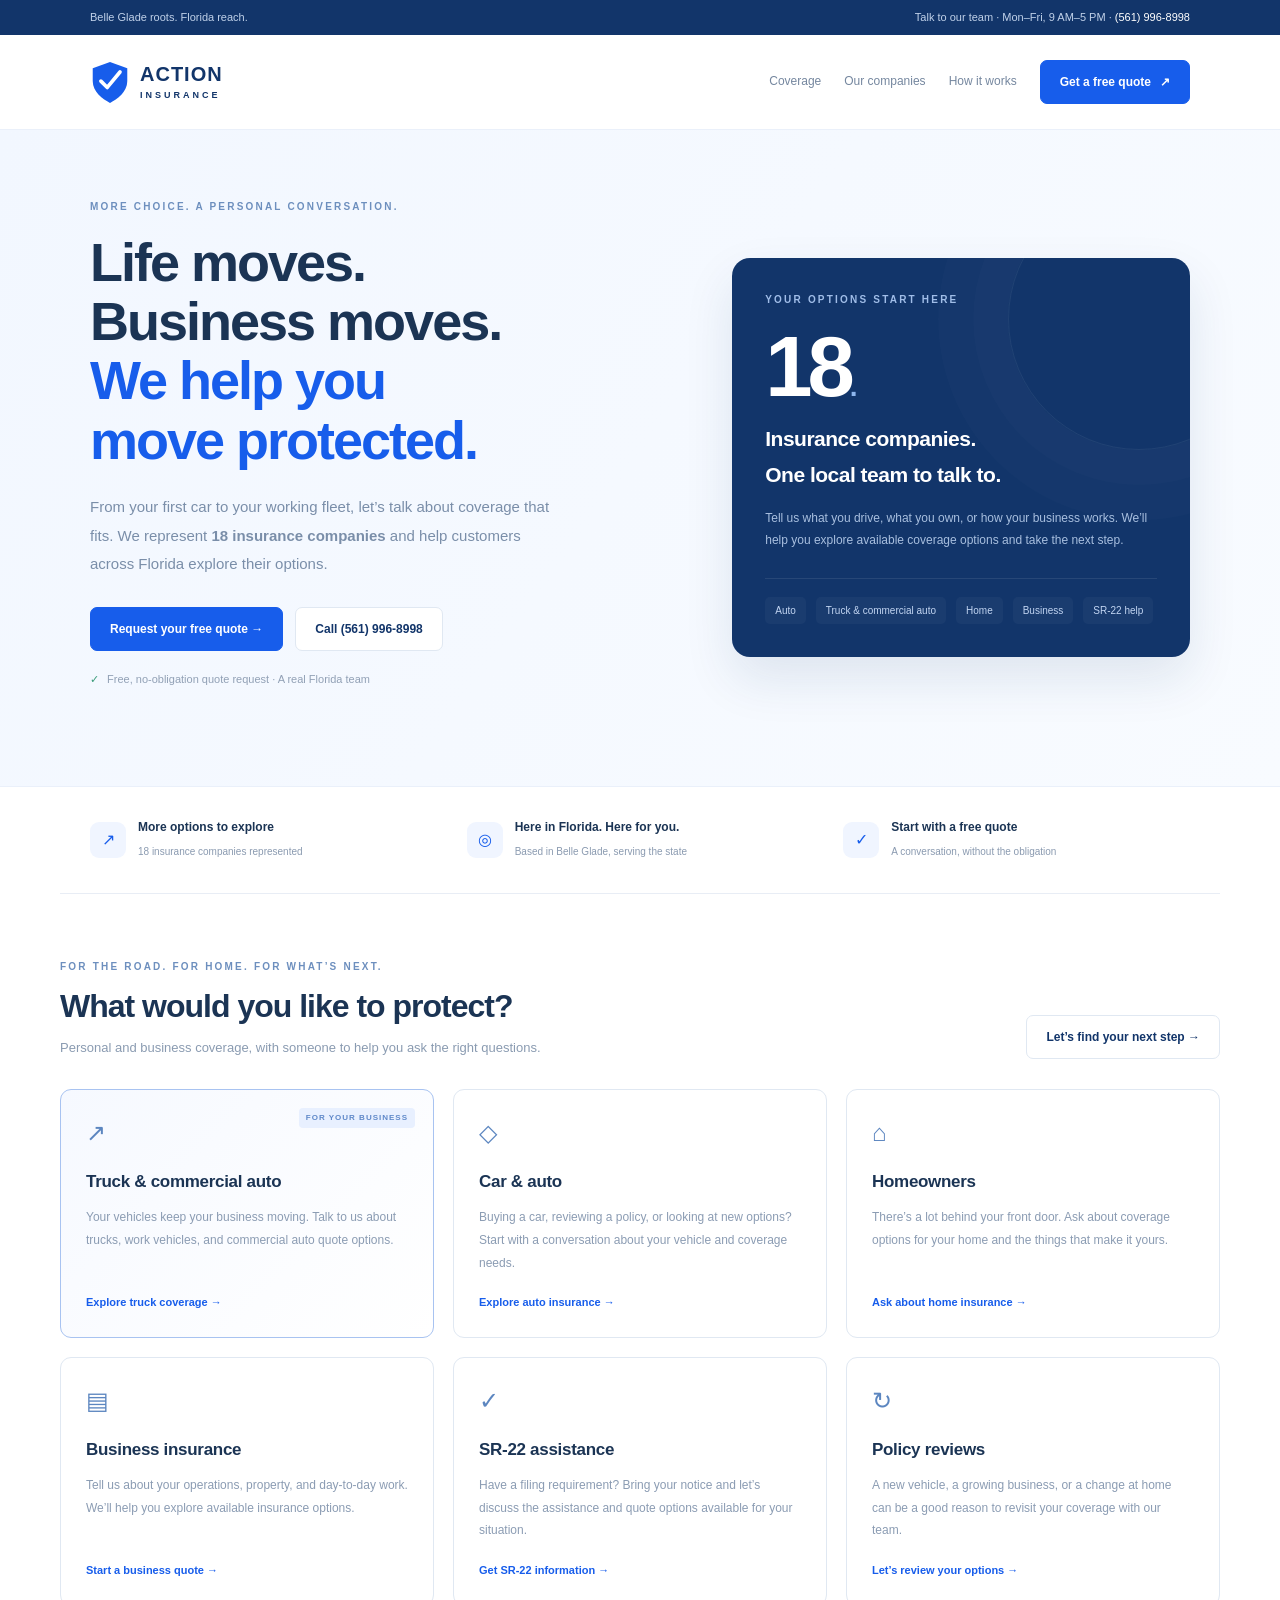
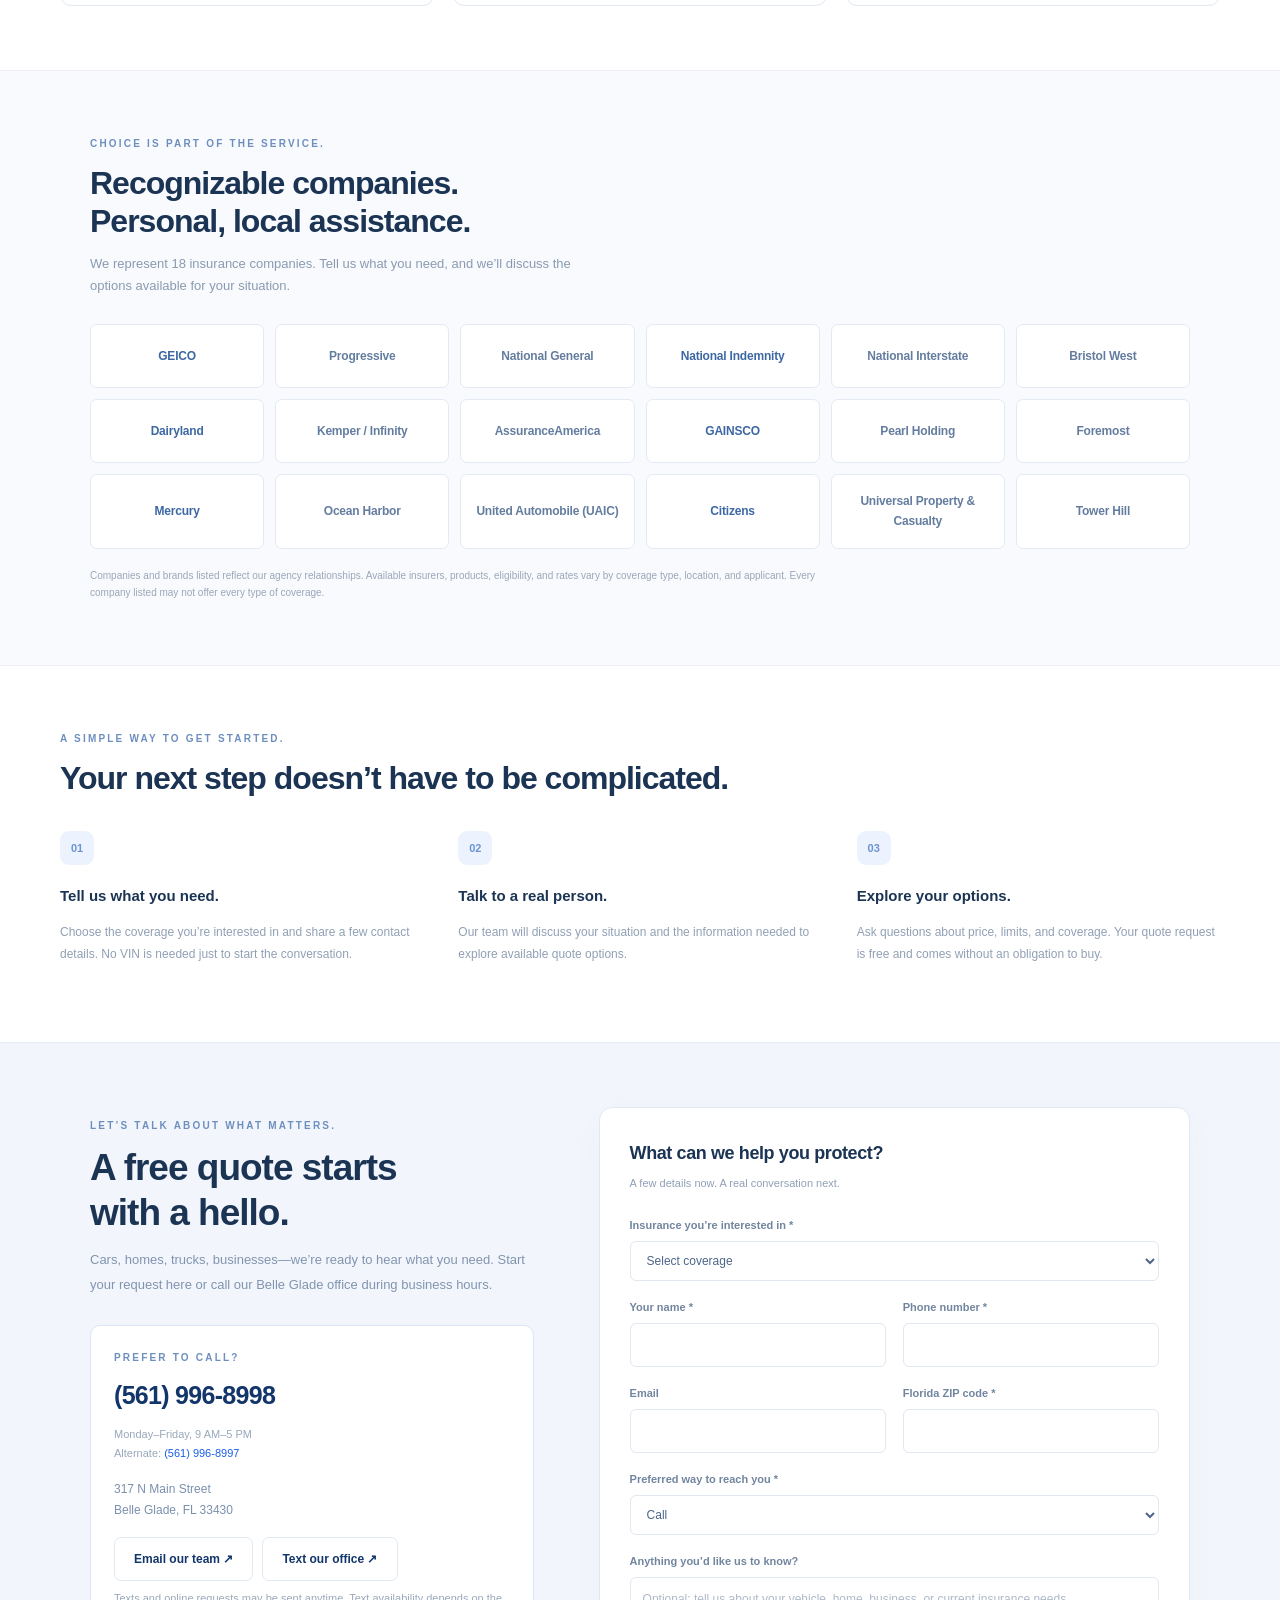
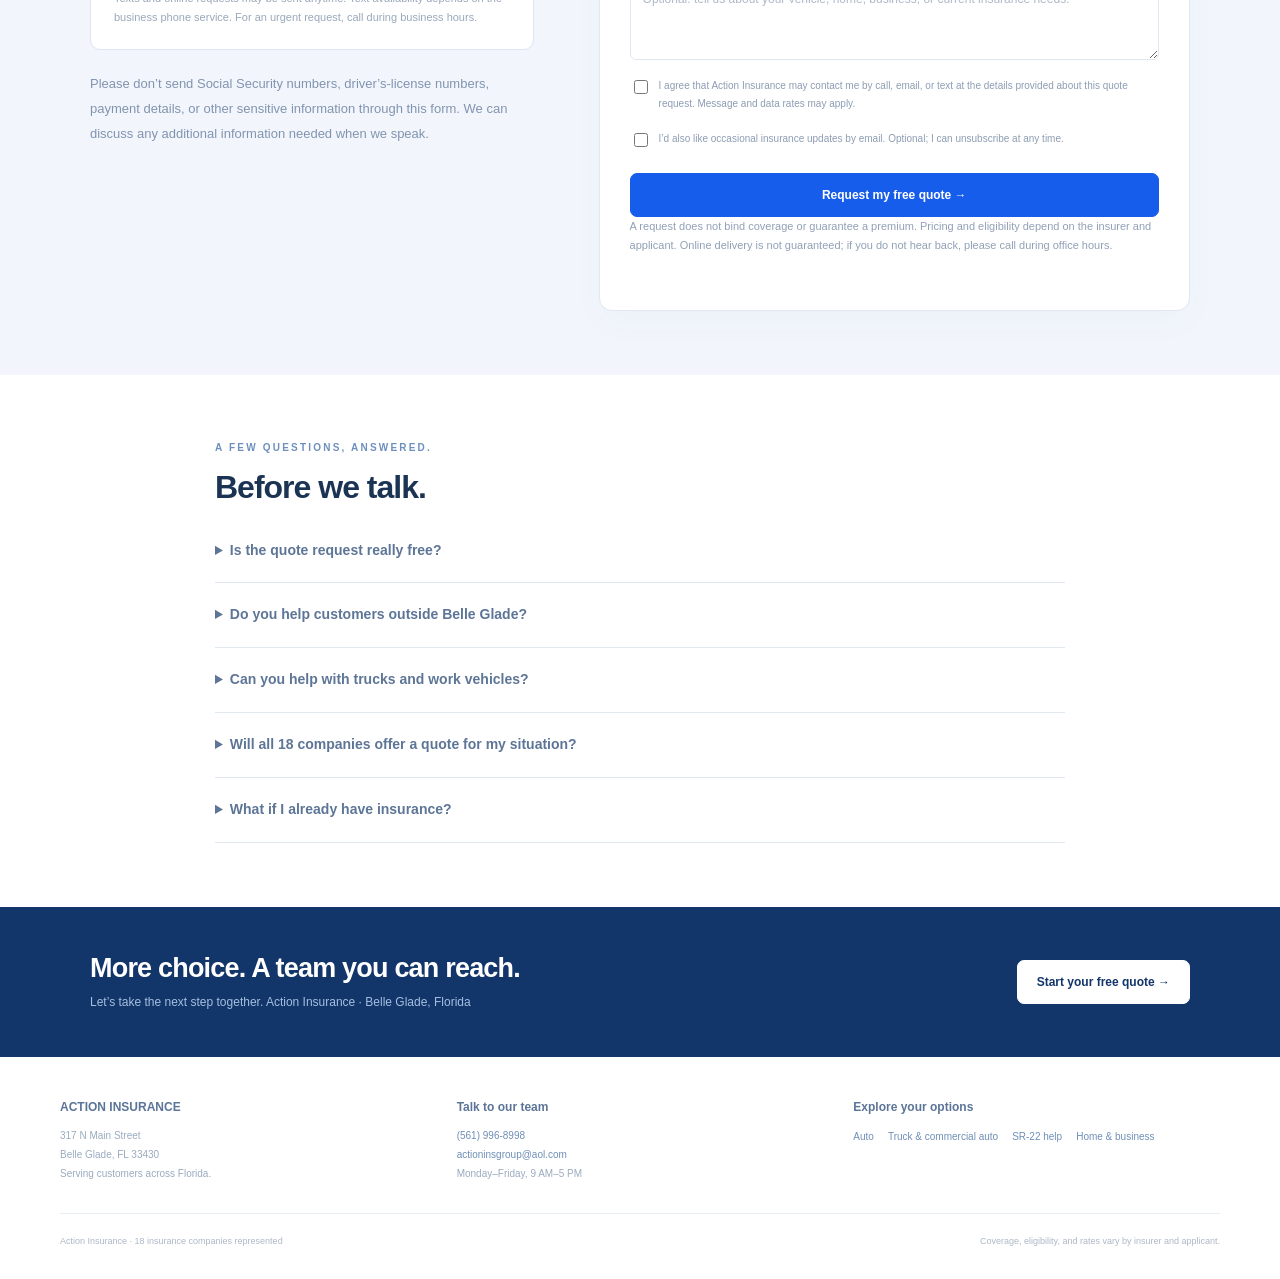
==== index.html @ de8f06ce "Improve free quote experience and promote 18 represented insurance companies" ====
<!doctype html>
<html lang="en">
<head>
<meta charset="utf-8"><meta name="viewport" content="width=device-width,initial-scale=1">
<title>Florida Auto, Home & Truck Insurance Quotes | Action Insurance</title>
<meta name="description" content="18 insurance companies represented. One local Florida team. Request a free auto, home, business or truck insurance quote from Action Insurance in Belle Glade. Call (561) 996-8998.">
<link rel="canonical" href="https://545ny9kfnb-ship-it.github.io/Action-insurance/">
<meta name="robots" content="index,follow"><meta name="geo.region" content="US-FL"><meta name="geo.placename" content="Belle Glade">
<meta property="og:type" content="website"><meta property="og:title" content="18 companies. One local team. | Action Insurance">
<meta property="og:description" content="More insurance choices, with a real person to help. Request a free quote for your vehicles, home or business. Serving Florida from Belle Glade.">
<meta property="og:url" content="https://545ny9kfnb-ship-it.github.io/Action-insurance/">
<script type="application/ld+json">{"@context":"https://schema.org","@type":"InsuranceAgency","name":"Action Insurance","url":"https://545ny9kfnb-ship-it.github.io/Action-insurance/","telephone":"+1-561-996-8998","email":"actioninsgroup@aol.com","address":{"@type":"PostalAddress","streetAddress":"317 N Main Street","addressLocality":"Belle Glade","addressRegion":"FL","postalCode":"33430","addressCountry":"US"},"areaServed":{"@type":"State","name":"Florida"},"openingHoursSpecification":[{"@type":"OpeningHoursSpecification","dayOfWeek":["Monday","Tuesday","Wednesday","Thursday","Friday"],"opens":"09:00","closes":"17:00"}]}</script>
<style>
:root{--navy:#12356a;--blue:#175deb;--text:#1b3454;--muted:#75869c;--line:#e0e8f2;--pale:#f3f7fd}*{box-sizing:border-box}html{scroll-behavior:smooth;scroll-padding-top:30px}body{margin:0;color:var(--text);background:#fff;font:15px/1.7 'Segoe UI',Arial,sans-serif}a{color:var(--blue);text-decoration:none}button,input,textarea,select{font:inherit}a:focus-visible,button:focus-visible,input:focus-visible,select:focus-visible,textarea:focus-visible{outline:3px solid #eab867;outline-offset:4px}.skip{position:absolute;left:-9999px}.skip:focus{left:20px;top:20px;background:#fff;z-index:5;padding:12px}.wrap{max-width:1160px;padding:0 30px;margin:0 auto}.topline{background:var(--navy);color:#c0d1e9;font-size:11px;padding:8px 0}.topline .wrap{display:flex;justify-content:space-between}.topline a{color:white}.nav{display:flex;justify-content:space-between;align-items:center;gap:22px;padding-top:25px;padding-bottom:25px}.brand{display:flex;align-items:center;gap:10px;color:var(--navy);font-weight:800;font-size:20px;letter-spacing:1px;line-height:1.1}.brand small{display:block;font-size:9px;font-weight:600;letter-spacing:3px;margin-top:6px}.brand svg{width:40px;height:44px}.navlinks{display:flex;align-items:center;gap:23px;font-size:12px}.navlinks>a{color:#75879f}.button{border:1px solid var(--line);border-radius:7px;padding:12px 19px;display:inline-flex;align-items:center;justify-content:center;gap:9px;font-size:12px;font-weight:650;background:#fff;color:var(--navy);cursor:pointer;line-height:1.5;transition:.15s}.button:hover{transform:translateY(-1px);box-shadow:0 4px 15px #1c4c8b10}.button.primary{background:var(--blue);border-color:var(--blue);color:white}.button.white{background:white;color:var(--navy);border-color:white}.eyebrow{font-size:10px;font-weight:700;letter-spacing:2.2px;text-transform:uppercase;color:#6d8fbe;margin-bottom:18px}.hero{background:linear-gradient(125deg,#f2f7ff,#f8fbff);border-top:1px solid #eaf0fa;border-bottom:1px solid #eaf0fa;overflow:hidden}.hero .wrap{display:grid;grid-template-columns:1.25fr 1fr;gap:70px;align-items:center;padding-top:68px;padding-bottom:68px}.hero h1{font-size:54px;line-height:1.1;letter-spacing:-2px;font-weight:650;margin:0 0 23px}.hero h1 span{color:var(--blue)}.hero-copy>p{color:#7a8ea9;max-width:465px;font-size:15px;line-height:1.9;margin:0 0 28px}.actions{display:flex;gap:12px;flex-wrap:wrap}.hero-note{margin-top:18px!important;font-size:11px!important;color:#91a0b5!important}.hero-note span{color:#3a9b79;margin-right:5px}.choice-card{background:var(--navy);color:#fff;border-radius:18px;padding:33px;position:relative;overflow:hidden;box-shadow:0 22px 50px #12356a1b}.choice-card:before{content:'';position:absolute;width:260px;height:260px;border:1px solid #ffffff10;border-radius:50%;right:-80px;top:-70px;box-shadow:0 0 0 35px #ffffff03,0 0 0 70px #ffffff03}.choice-card .eyebrow{color:#a0bde8;margin-bottom:16px}.choice-number{font-size:85px;line-height:1;font-weight:600;letter-spacing:-5px;position:relative}.choice-card h2{font-size:21px;margin:12px 0 14px;font-weight:550;letter-spacing:-.5px}.choice-card p{font-size:12px;color:#a8bfdf;line-height:1.9;margin:0 0 26px}.choice-list{border-top:1px solid #ffffff17;padding-top:18px;display:flex;gap:10px;flex-wrap:wrap;color:#c2d5f2;font-size:10px}.choice-list span{background:#ffffff09;padding:5px 10px;border-radius:5px}.trustbar{display:grid;grid-template-columns:repeat(3,1fr);gap:30px;padding-top:30px;padding-bottom:30px;border-bottom:1px solid #e8edf5}.trustitem{display:flex;gap:12px;align-items:center}.trusticon{height:36px;width:36px;background:#f0f5ff;border-radius:9px;display:grid;place-items:center;color:var(--blue);font-size:16px;flex-shrink:0}.trustitem strong{display:block;font-size:12px;font-weight:650}.trustitem small{font-size:10px;color:#8a9ab0}.section{padding:64px 0}.section-head{display:flex;justify-content:space-between;align-items:flex-end;gap:30px;margin-bottom:30px}.section h2{font-size:32px;line-height:1.2;letter-spacing:-1px;margin:0 0 12px;font-weight:600}.section .eyebrow{margin-bottom:12px}.section-sub{color:#8a9bb1;font-size:13px;margin:0;max-width:510px}.coverage-grid{display:grid;grid-template-columns:repeat(3,1fr);gap:19px}.coverage-card{border:1px solid var(--line);border-radius:11px;padding:25px;display:flex;flex-direction:column;position:relative}.coverage-card.featured{border-color:#a8c3f1;background:linear-gradient(135deg,#f6f9ff,#fff)}.coverage-icon{font-size:24px;line-height:1.5;margin-bottom:17px;color:#5c86c0}.coverage-card h3{font-size:17px;letter-spacing:-.3px;margin:0 0 9px;font-weight:600}.coverage-card p{font-size:12px;color:#8b9cb3;line-height:1.9;margin:0 0 19px}.coverage-card a{font-size:11px;font-weight:600;margin-top:auto}.tag{position:absolute;top:18px;right:18px;background:#e8f0ff;color:#5f88c9;border-radius:4px;padding:3px 7px;font-size:8px;letter-spacing:1px;font-weight:600}.carrier-section{background:#f8fafd;border-top:1px solid #edf1f7;border-bottom:1px solid #edf1f7}.carrier-grid{display:grid;grid-template-columns:repeat(6,1fr);gap:11px;margin-top:27px}.carrier{background:#fff;border:1px solid #e4eaf3;border-radius:7px;padding:16px 9px;text-align:center;display:grid;place-items:center;min-height:64px;font-size:12px;font-weight:650;color:#647d9f;letter-spacing:-.2px}.carrier:nth-child(3n+1){color:#3d68a4}.carrier-note{font-size:10px;color:#9aa7b9;margin:18px 0 0;max-width:760px}.process{display:grid;grid-template-columns:repeat(3,1fr);gap:35px;margin-top:34px}.step-num{height:34px;width:34px;background:#ecf3ff;color:#6c94d0;display:grid;place-items:center;border-radius:9px;font-size:11px;font-weight:650;margin-bottom:18px}.process h3{font-size:15px;margin:0 0 9px}.process p{font-size:12px;line-height:1.9;color:#91a0b5}.quote-section{background:#f2f6fc;border-top:1px solid #e6edf7}.quote-layout{display:grid;grid-template-columns:.9fr 1.2fr;gap:65px;align-items:start}.quote-intro{padding-top:10px}.quote-intro h2{font-size:37px}.quote-intro>p{color:#8194af;font-size:13px;line-height:1.9}.contact-box{border:1px solid #dae5f5;background:#fff;border-radius:10px;padding:23px;margin-top:28px}.contact-box .phone{font-size:25px;font-weight:650;letter-spacing:-.7px;color:var(--navy)}.contact-box p{font-size:11px;color:#99a8bb;margin:8px 0 0}.contact-box .address{font-size:12px;color:#7b90ae;margin:17px 0}.contact-box .actions{gap:9px}.quote-form{background:#fff;border:1px solid #e0e8f3;border-radius:13px;padding:30px;box-shadow:0 12px 35px #17376307}.quote-form h3{font-size:18px;font-weight:600;letter-spacing:-.4px;margin:0 0 5px}.quote-form>p{font-size:11px;color:#91a0b6;margin:0 0 24px}.form-grid{display:grid;grid-template-columns:1fr 1fr;gap:17px}.field{display:flex;flex-direction:column;gap:6px}.field.full{grid-column:1/-1}.field label{font-size:11px;font-weight:550;color:#71859f}input,select,textarea{width:100%;border:1px solid #e0e7f1;border-radius:6px;padding:11px 12px;color:#4d6689;background:white;font-size:12px;min-width:0}input::placeholder,textarea::placeholder{color:#adb9c9}textarea{resize:vertical;min-height:83px}.check{display:flex;align-items:flex-start;gap:8px;font-size:10px;color:#8d9db3;line-height:1.8;margin:17px 0}.check input{width:14px;height:14px;flex-shrink:0;accent-color:#175deb;margin-top:3px}.submit{width:100%;margin-top:6px}.form-note{font-size:9px;color:#a1aec0;line-height:1.8;margin:13px 0 0}.commercial-fields{display:none;grid-column:1/-1}.commercial-fields.visible{display:grid;grid-template-columns:1fr 1fr;gap:17px}.faq{max-width:850px;margin:auto}.faq details{border-bottom:1px solid var(--line);padding:20px 0}.faq summary{cursor:pointer;font-size:14px;font-weight:550;color:#5d7596}.faq details p{font-size:12px;color:#92a2b8;line-height:1.9;margin:15px 0 0}.final-cta{background:var(--navy);padding:45px 0;color:#fff}.final-cta .wrap{display:flex;align-items:center;justify-content:space-between;gap:30px}.final-cta h2{font-size:27px;line-height:1.2;letter-spacing:-.8px;font-weight:550;margin:0 0 8px}.final-cta p{font-size:12px;color:#a5bfdf;margin:0}.footer{padding:40px 0 30px;color:#9aabc0;font-size:10px}.footer-top{display:grid;grid-template-columns:1fr 1fr 1fr;gap:30px;margin-bottom:30px}.footer strong{color:#5b7498;font-weight:650;font-size:12px}.footer p{margin:8px 0 0;line-height:1.9}.footer a{color:#6f8eb6}.footer-bottom{border-top:1px solid #e8edf5;padding-top:20px;font-size:9px;color:#acb7c7;display:flex;gap:30px;justify-content:space-between}.mobile-call{display:none}.status{font-size:12px;color:var(--blue);margin-top:12px}.privacy-note{font-size:10px;line-height:1.8;color:#97a6ba;margin-top:22px}.inline-links{display:flex;gap:14px;flex-wrap:wrap;margin-top:10px}
@media(max-width:1000px){.hero .wrap{gap:35px}.hero h1{font-size:45px}.carrier-grid{grid-template-columns:repeat(4,1fr)}.quote-layout{gap:35px}.navlinks{gap:15px}.navlinks>a:not(.button){display:none}}@media(max-width:720px){.wrap{padding-left:22px;padding-right:22px}.topline .wrap>span:first-child{display:none}.topline .wrap{justify-content:center}.nav{padding-top:20px;padding-bottom:20px}.brand{font-size:17px}.brand svg{width:33px}.navlinks .button{font-size:10px;padding:10px 12px}.hero .wrap{grid-template-columns:1fr;padding-top:43px;padding-bottom:42px;gap:28px}.hero h1{font-size:43px}.hero-copy>p{font-size:14px}.choice-card{padding:24px}.choice-number{font-size:62px}.choice-card h2{font-size:19px}.choice-card p{margin-bottom:18px}.choice-list{padding-top:13px}.trustbar{gap:20px;grid-template-columns:1fr;padding-top:24px;padding-bottom:24px}.trustitem{gap:12px}.trustitem small{font-size:11px}.section{padding:43px 0}.section-head{display:block;margin-bottom:24px}.section h2{font-size:28px}.section-head>.button{margin-top:18px}.coverage-grid{grid-template-columns:1fr 1fr;gap:13px}.coverage-card{padding:20px}.coverage-card p{font-size:11px}.coverage-card h3{font-size:16px}.tag{font-size:7px;top:13px;right:13px}.carrier-grid{grid-template-columns:repeat(3,1fr);gap:8px}.carrier{font-size:10px;padding:12px 7px;min-height:61px}.process{grid-template-columns:1fr;gap:20px}.process h3{margin-top:-45px;margin-left:53px}.process p{margin-left:53px;margin-top:13px}.quote-layout{grid-template-columns:1fr;gap:28px}.quote-intro h2{font-size:32px}.quote-form{padding:24px}.form-grid{gap:14px}.contact-box{margin-top:22px}.final-cta .wrap{display:block}.final-cta .button{margin-top:20px}.final-cta h2{font-size:25px}.footer-top{grid-template-columns:1fr;gap:21px}.footer-bottom{display:block}.footer-bottom span{display:block;margin-bottom:7px}.footer{padding-bottom:86px}.mobile-call{position:fixed;bottom:0;left:0;right:0;display:flex;gap:10px;background:#fff;padding:10px 18px;border-top:1px solid #dce6f4;z-index:3}.mobile-call .button{flex:1;font-size:11px;padding:11px}.hero .actions .button{font-size:11px;padding:12px 15px}}@media(max-width:400px){.coverage-grid{grid-template-columns:1fr}.hero h1{font-size:38px}.form-grid{grid-template-columns:1fr}.field.full{grid-column:auto}.commercial-fields.visible{grid-template-columns:1fr}.brand small{letter-spacing:2px}.hero .actions{flex-direction:column}}@media(prefers-reduced-motion:reduce){html{scroll-behavior:auto}.button{transition:none}.button:hover{transform:none}}
</style>
</head>
<body>
<a class="skip" href="#main-content">Skip to content</a>
<div class="topline"><div class="wrap"><span>Belle Glade roots. Florida reach.</span><span>Talk to our team · Mon–Fri, 9 AM–5 PM · <a href="tel:+15619968998">(561) 996-8998</a></span></div></div>
<header class="wrap nav"><a href="./" class="brand" aria-label="Action Insurance home"><svg viewBox="0 0 44 48" aria-hidden="true"><path d="M22 2 41 9v14c0 12-11 20-19 24C14 43 3 35 3 23V9Z" fill="#175deb"/><path d="m12 23 7 7 14-17" fill="none" stroke="#fff" stroke-width="4" stroke-linecap="round" stroke-linejoin="round"/></svg><span>ACTION<small>INSURANCE</small></span></a><nav class="navlinks" aria-label="Main navigation"><a href="#coverage">Coverage</a><a href="#companies">Our companies</a><a href="#how-it-works">How it works</a><a href="#quote" class="button primary">Get a free quote <span>↗</span></a></nav></header>
<main id="main-content">
<section class="hero"><div class="wrap"><div class="hero-copy"><div class="eyebrow">MORE CHOICE. A PERSONAL CONVERSATION.</div><h1>Life moves.<br>Business moves.<br><span>We help you<br>move protected.</span></h1><p>From your first car to your working fleet, let’s talk about coverage that fits. We represent <strong>18 insurance companies</strong> and help customers across Florida explore their options.</p><div class="actions"><a class="button primary" href="#quote">Request your free quote →</a><a class="button" href="tel:+15619968998">Call (561) 996-8998</a></div><p class="hero-note"><span>✓</span> Free, no-obligation quote request · A real Florida team</p></div><aside class="choice-card"><div class="eyebrow">YOUR OPTIONS START HERE</div><div class="choice-number">18<span style="font-size:28px;letter-spacing:0;color:#8eb6ed">.</span></div><h2>Insurance companies.<br>One local team to talk to.</h2><p>Tell us what you drive, what you own, or how your business works. We’ll help you explore available coverage options and take the next step.</p><div class="choice-list"><span>Auto</span><span>Truck &amp; commercial auto</span><span>Home</span><span>Business</span><span>SR-22 help</span></div></aside></div></section>
<div class="wrap trustbar"><div class="trustitem"><span class="trusticon">↗</span><div><strong>More options to explore</strong><small>18 insurance companies represented</small></div></div><div class="trustitem"><span class="trusticon">◎</span><div><strong>Here in Florida. Here for you.</strong><small>Based in Belle Glade, serving the state</small></div></div><div class="trustitem"><span class="trusticon">✓</span><div><strong>Start with a free quote</strong><small>A conversation, without the obligation</small></div></div></div>
<section class="section wrap" id="coverage"><div class="section-head"><div><div class="eyebrow">FOR THE ROAD. FOR HOME. FOR WHAT’S NEXT.</div><h2>What would you like to protect?</h2><p class="section-sub">Personal and business coverage, with someone to help you ask the right questions.</p></div><a class="button" href="#quote">Let’s find your next step →</a></div><div class="coverage-grid">
<article class="coverage-card featured"><span class="tag">FOR YOUR BUSINESS</span><div class="coverage-icon">↗</div><h3>Truck &amp; commercial auto</h3><p>Your vehicles keep your business moving. Talk to us about trucks, work vehicles, and commercial auto quote options.</p><a href="commercial-auto-insurance.html">Explore truck coverage →</a></article>
<article class="coverage-card"><div class="coverage-icon">◇</div><h3>Car &amp; auto</h3><p>Buying a car, reviewing a policy, or looking at new options? Start with a conversation about your vehicle and coverage needs.</p><a href="auto-insurance.html">Explore auto insurance →</a></article>
<article class="coverage-card"><div class="coverage-icon">⌂</div><h3>Homeowners</h3><p>There’s a lot behind your front door. Ask about coverage options for your home and the things that make it yours.</p><a href="#quote" data-coverage="Home Insurance">Ask about home insurance →</a></article>
<article class="coverage-card"><div class="coverage-icon">▤</div><h3>Business insurance</h3><p>Tell us about your operations, property, and day-to-day work. We’ll help you explore available insurance options.</p><a href="#quote" data-coverage="Business Insurance">Start a business quote →</a></article>
<article class="coverage-card"><div class="coverage-icon">✓</div><h3>SR-22 assistance</h3><p>Have a filing requirement? Bring your notice and let’s discuss the assistance and quote options available for your situation.</p><a href="sr-22.html">Get SR-22 information →</a></article>
<article class="coverage-card"><div class="coverage-icon">↻</div><h3>Policy reviews</h3><p>A new vehicle, a growing business, or a change at home can be a good reason to revisit your coverage with our team.</p><a href="#quote" data-coverage="Policy Review">Let’s review your options →</a></article></div></section>
<section class="section carrier-section" id="companies"><div class="wrap"><div class="eyebrow">CHOICE IS PART OF THE SERVICE.</div><h2>Recognizable companies.<br>Personal, local assistance.</h2><p class="section-sub">We represent 18 insurance companies. Tell us what you need, and we’ll discuss the options available for your situation.</p><div class="carrier-grid">
<div class="carrier">GEICO</div><div class="carrier">Progressive</div><div class="carrier">National General</div><div class="carrier">National Indemnity</div><div class="carrier">National Interstate</div><div class="carrier">Bristol West</div><div class="carrier">Dairyland</div><div class="carrier">Kemper / Infinity</div><div class="carrier">AssuranceAmerica</div><div class="carrier">GAINSCO</div><div class="carrier">Pearl Holding</div><div class="carrier">Foremost</div><div class="carrier">Mercury</div><div class="carrier">Ocean Harbor</div><div class="carrier">United Automobile (UAIC)</div><div class="carrier">Citizens</div><div class="carrier">Universal Property &amp; Casualty</div><div class="carrier">Tower Hill</div>
</div><p class="carrier-note">Companies and brands listed reflect our agency relationships. Available insurers, products, eligibility, and rates vary by coverage type, location, and applicant. Every company listed may not offer every type of coverage.</p></div></section>
<section class="section wrap" id="how-it-works"><div class="eyebrow">A SIMPLE WAY TO GET STARTED.</div><h2>Your next step doesn’t have to be complicated.</h2><div class="process"><div><div class="step-num">01</div><h3>Tell us what you need.</h3><p>Choose the coverage you’re interested in and share a few contact details. No VIN is needed just to start the conversation.</p></div><div><div class="step-num">02</div><h3>Talk to a real person.</h3><p>Our team will discuss your situation and the information needed to explore available quote options.</p></div><div><div class="step-num">03</div><h3>Explore your options.</h3><p>Ask questions about price, limits, and coverage. Your quote request is free and comes without an obligation to buy.</p></div></div></section>
<section class="section quote-section" id="quote"><div class="wrap quote-layout"><div class="quote-intro"><div class="eyebrow">LET’S TALK ABOUT WHAT MATTERS.</div><h2>A free quote starts<br>with a hello.</h2><p>Cars, homes, trucks, businesses—we’re ready to hear what you need. Start your request here or call our Belle Glade office during business hours.</p><div class="contact-box"><div class="eyebrow" style="margin-bottom:8px">PREFER TO CALL?</div><a class="phone" href="tel:+15619968998">(561) 996-8998</a><p>Monday–Friday, 9 AM–5 PM<br>Alternate: <a href="tel:+15619968997">(561) 996-8997</a></p><div class="address">317 N Main Street<br>Belle Glade, FL 33430</div><div class="actions"><a class="button" href="mailto:actioninsgroup@aol.com">Email our team ↗</a><a class="button" href="sms:+15619968998">Text our office ↗</a></div><p>Texts and online requests may be sent anytime. Text availability depends on the business phone service. For an urgent request, call during business hours.</p></div><p class="privacy-note">Please don’t send Social Security numbers, driver’s-license numbers, payment details, or other sensitive information through this form. We can discuss any additional information needed when we speak.</p></div>
<form class="quote-form" id="quoteForm" action="https://formsubmit.co/actioninsgroup@aol.com" method="POST"><h3>What can we help you protect?</h3><p>A few details now. A real conversation next.</p><input type="hidden" name="_subject" value="New Action Insurance Quote Lead"><input type="hidden" name="_template" value="table"><input type="hidden" id="campaign-source" name="Campaign Source" value="Website"><input type="text" name="_honey" style="display:none" tabindex="-1" autocomplete="off" aria-hidden="true"><div class="form-grid">
<div class="field full"><label for="insurance">Insurance you’re interested in *</label><select id="insurance" name="Insurance Needed" required><option value="">Select coverage</option><option>Truck / Commercial Auto Insurance</option><option>Auto Insurance</option><option>Home Insurance</option><option>Business Insurance</option><option>SR-22</option><option>Policy Review</option><option>Other</option></select></div>
<div class="field"><label for="name">Your name *</label><input id="name" name="Full Name" autocomplete="name" required></div><div class="field"><label for="phone">Phone number *</label><input id="phone" name="Phone Number" type="tel" autocomplete="tel" required></div><div class="field"><label for="email">Email</label><input id="email" name="Email" type="email" autocomplete="email"></div><div class="field"><label for="zip">Florida ZIP code *</label><input id="zip" name="ZIP Code" inputmode="numeric" pattern="[0-9]{5}(-[0-9]{4})?" autocomplete="postal-code" required></div>
<div class="commercial-fields" id="business-fields"><div class="field"><label for="company">Business name</label><input id="company" name="Business Name" autocomplete="organization"></div><div class="field"><label for="vehicles">Number of work vehicles</label><select id="vehicles" name="Number of Work Vehicles"><option value="">Select if applicable</option><option>1</option><option>2–5</option><option>6–10</option><option>11+</option></select></div></div>
<div class="field full"><label for="contact">Preferred way to reach you *</label><select id="contact" name="Preferred Contact Method" required><option>Call</option><option>Email</option><option>Text</option></select></div><div class="field full"><label for="message">Anything you’d like us to know?</label><textarea id="message" name="Message" placeholder="Optional: tell us about your vehicle, home, business, or current insurance needs."></textarea></div></div>
<label class="check"><input type="checkbox" name="Contact Consent" value="Yes" required><span>I agree that Action Insurance may contact me by call, email, or text at the details provided about this quote request. Message and data rates may apply.</span></label><label class="check"><input type="checkbox" name="Email Updates Consent" value="Yes"><span>I’d also like occasional insurance updates by email. Optional; I can unsubscribe at any time.</span></label><button class="button primary submit" type="submit">Request my free quote →</button><p class="form-note">A request does not bind coverage or guarantee a premium. Pricing and eligibility depend on the insurer and applicant. Online delivery is not guaranteed; if you do not hear back, please call during office hours.</p><div id="formStatus" class="status" aria-live="polite"></div></form>
</div></section>
<section class="section wrap"><div class="faq"><div class="eyebrow">A FEW QUESTIONS, ANSWERED.</div><h2>Before we talk.</h2><details><summary>Is the quote request really free?</summary><p>Yes. You can request a free, no-obligation quote. The insurer determines available coverage, eligibility, and pricing. Requesting a quote does not mean coverage is in effect.</p></details><details><summary>Do you help customers outside Belle Glade?</summary><p>Yes. Our office is in Belle Glade, and we assist customers throughout Florida. Let us know your ZIP code and the type of insurance you’re looking for.</p></details><details><summary>Can you help with trucks and work vehicles?</summary><p>Yes. Truck and commercial auto insurance are among the services we offer. Tell us about your business, vehicles, and drivers so we can discuss your needs and available options.</p></details><details><summary>Will all 18 companies offer a quote for my situation?</summary><p>Available companies vary by the coverage you need, your location, and your application. Our agency represents 18 companies, but every company may not offer every product or accept every applicant.</p></details><details><summary>What if I already have insurance?</summary><p>You can ask us to review your coverage needs and explore available options. Keep your existing coverage in place until any replacement policy and its effective date are confirmed.</p></details></div></section>
<section class="final-cta"><div class="wrap"><div><h2>More choice. A team you can reach.</h2><p>Let’s take the next step together. Action Insurance · Belle Glade, Florida</p></div><a class="button white" href="#quote">Start your free quote →</a></div></section>
</main>
<footer class="footer wrap"><div class="footer-top"><div><strong>ACTION INSURANCE</strong><p>317 N Main Street<br>Belle Glade, FL 33430<br>Serving customers across Florida.</p></div><div><strong>Talk to our team</strong><p><a href="tel:+15619968998">(561) 996-8998</a><br><a href="mailto:actioninsgroup@aol.com">actioninsgroup@aol.com</a><br>Monday–Friday, 9 AM–5 PM</p></div><div><strong>Explore your options</strong><div class="inline-links"><a href="auto-insurance.html">Auto</a><a href="commercial-auto-insurance.html">Truck &amp; commercial auto</a><a href="sr-22.html">SR-22 help</a><a href="#quote">Home &amp; business</a></div></div></div><div class="footer-bottom"><span>Action Insurance · 18 insurance companies represented</span><span>Coverage, eligibility, and rates vary by insurer and applicant.</span></div></footer>
<div class="mobile-call"><a class="button" href="tel:+15619968998">Call our team</a><a class="button primary" href="#quote">Get a free quote →</a></div>
<script>
const coverage=document.getElementById('insurance'),business=document.getElementById('business-fields');
function setBusiness(){const visible=/Truck|Business/.test(coverage.value);business.classList.toggle('visible',visible);business.querySelectorAll('input,select').forEach(el=>el.disabled=!visible);}
coverage.addEventListener('change',setBusiness);setBusiness();
document.querySelectorAll('[data-coverage]').forEach(link=>link.addEventListener('click',()=>{coverage.value=link.dataset.coverage;setBusiness();}));
const params=new URLSearchParams(location.search);const requested=params.get('coverage');if([...coverage.options].some(o=>o.value===requested)){coverage.value=requested;setBusiness();}
document.getElementById('campaign-source').value=[params.get('utm_source'),params.get('utm_campaign')].filter(Boolean).join(' / ').slice(0,200)||'Website';
document.getElementById('quoteForm').addEventListener('submit',event=>{if(document.getElementById('contact').value==='Email'&&!document.getElementById('email').value){event.preventDefault();document.getElementById('email').focus();document.getElementById('formStatus').textContent='Please enter an email address so we can reply by email.';return;}document.getElementById('formStatus').textContent='Opening the quote submission service…';});
</script>
</body></html>
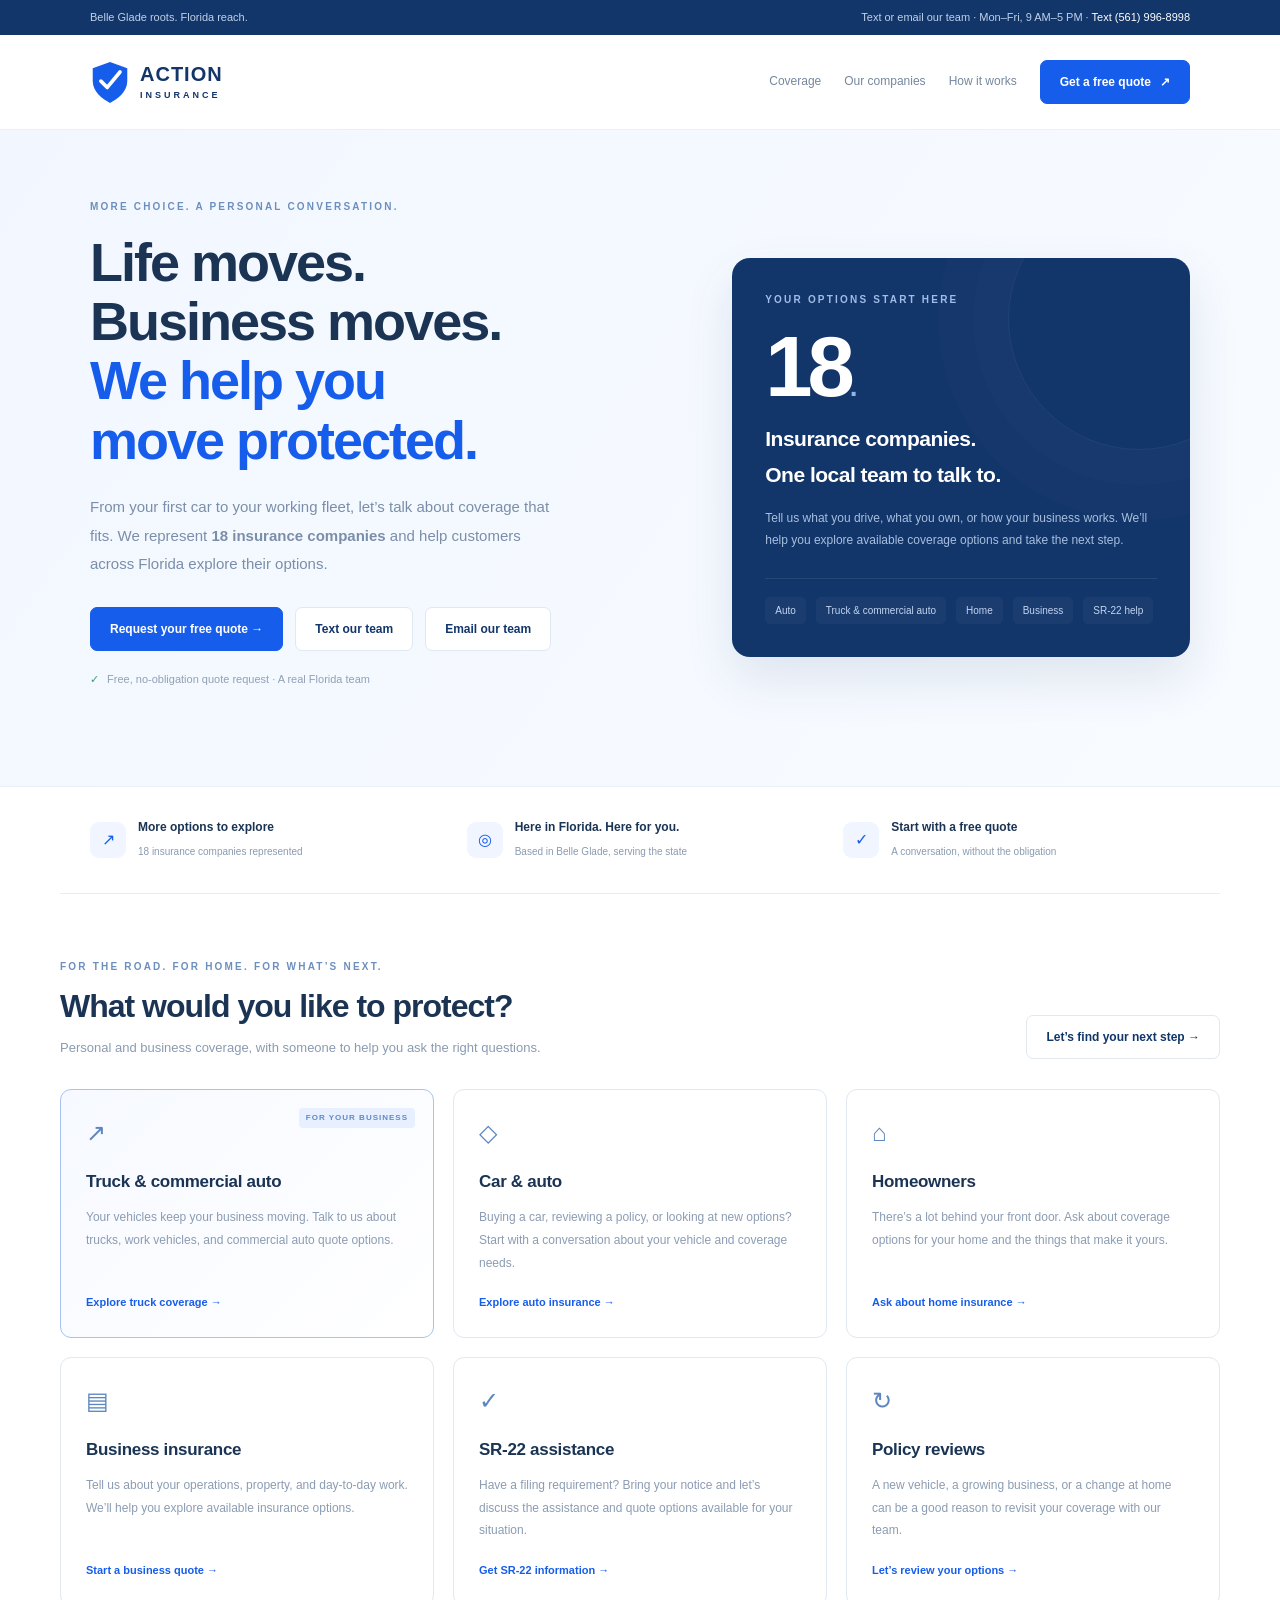
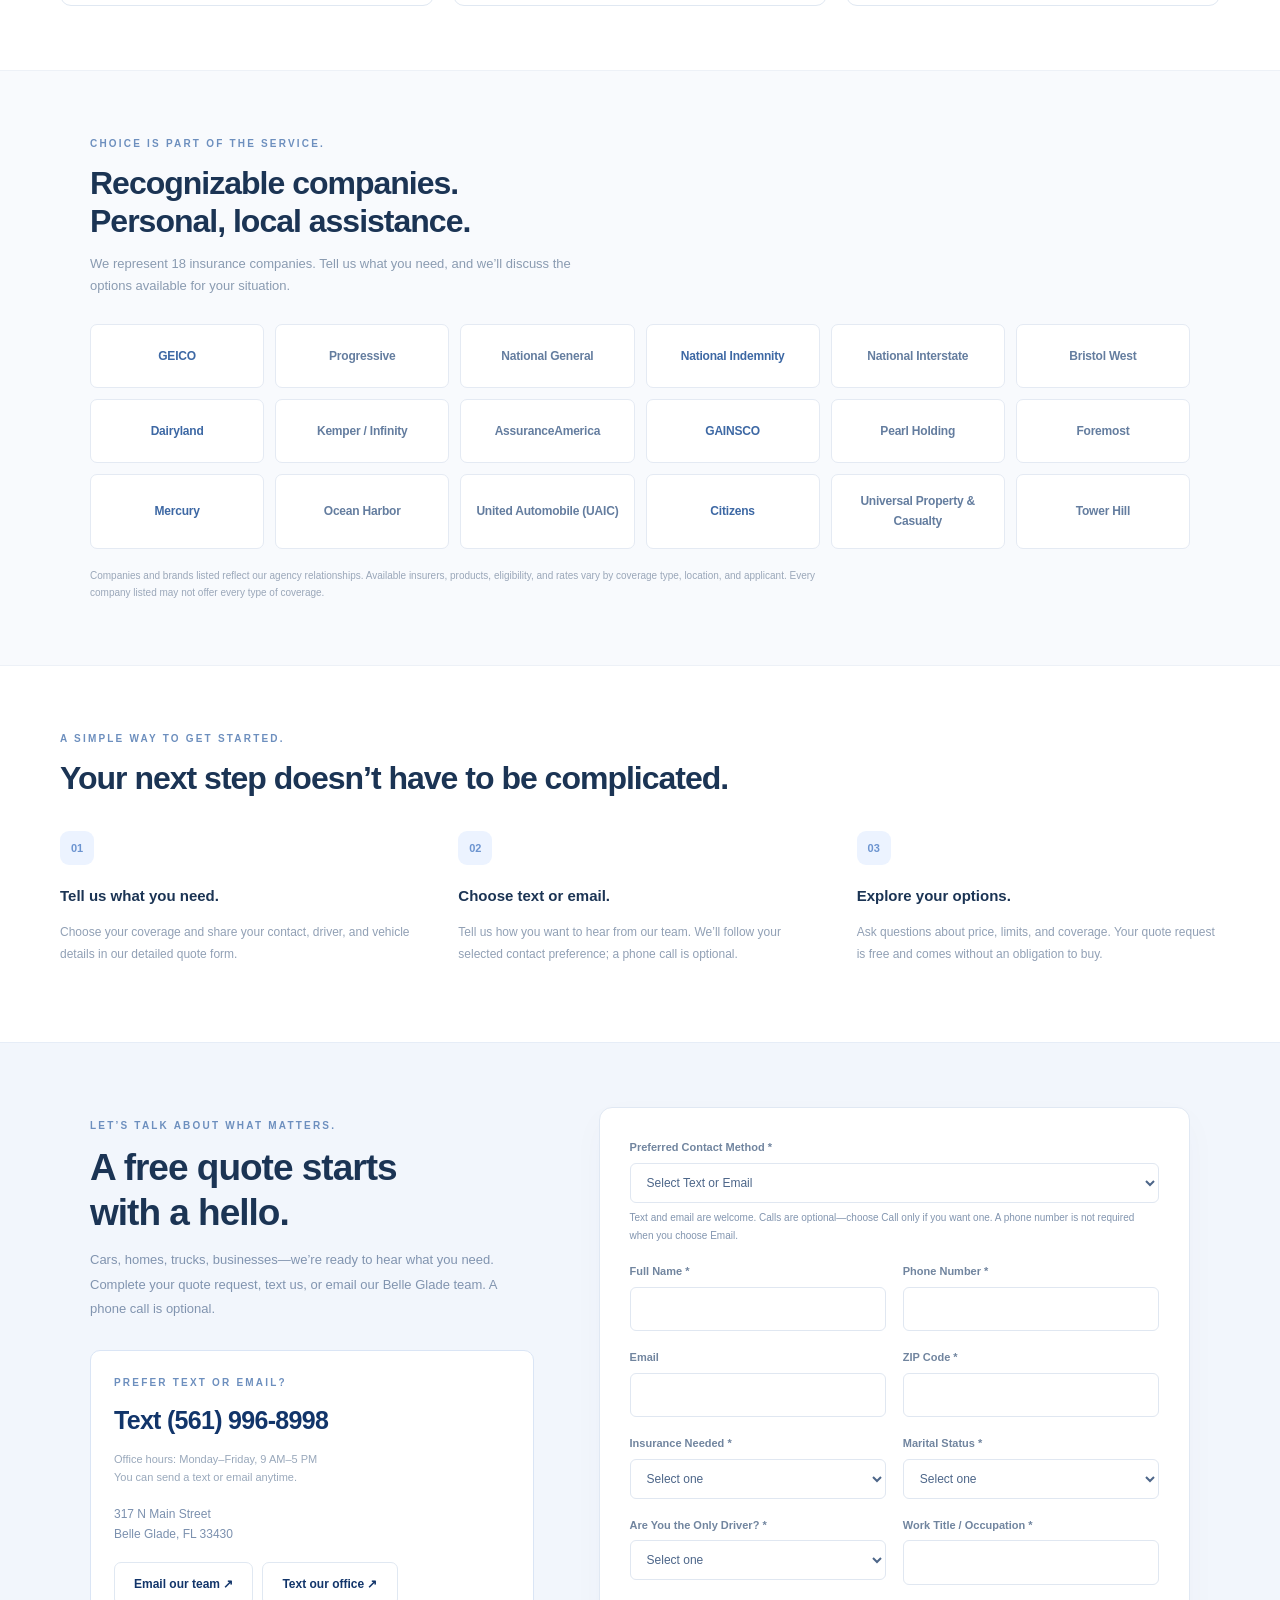
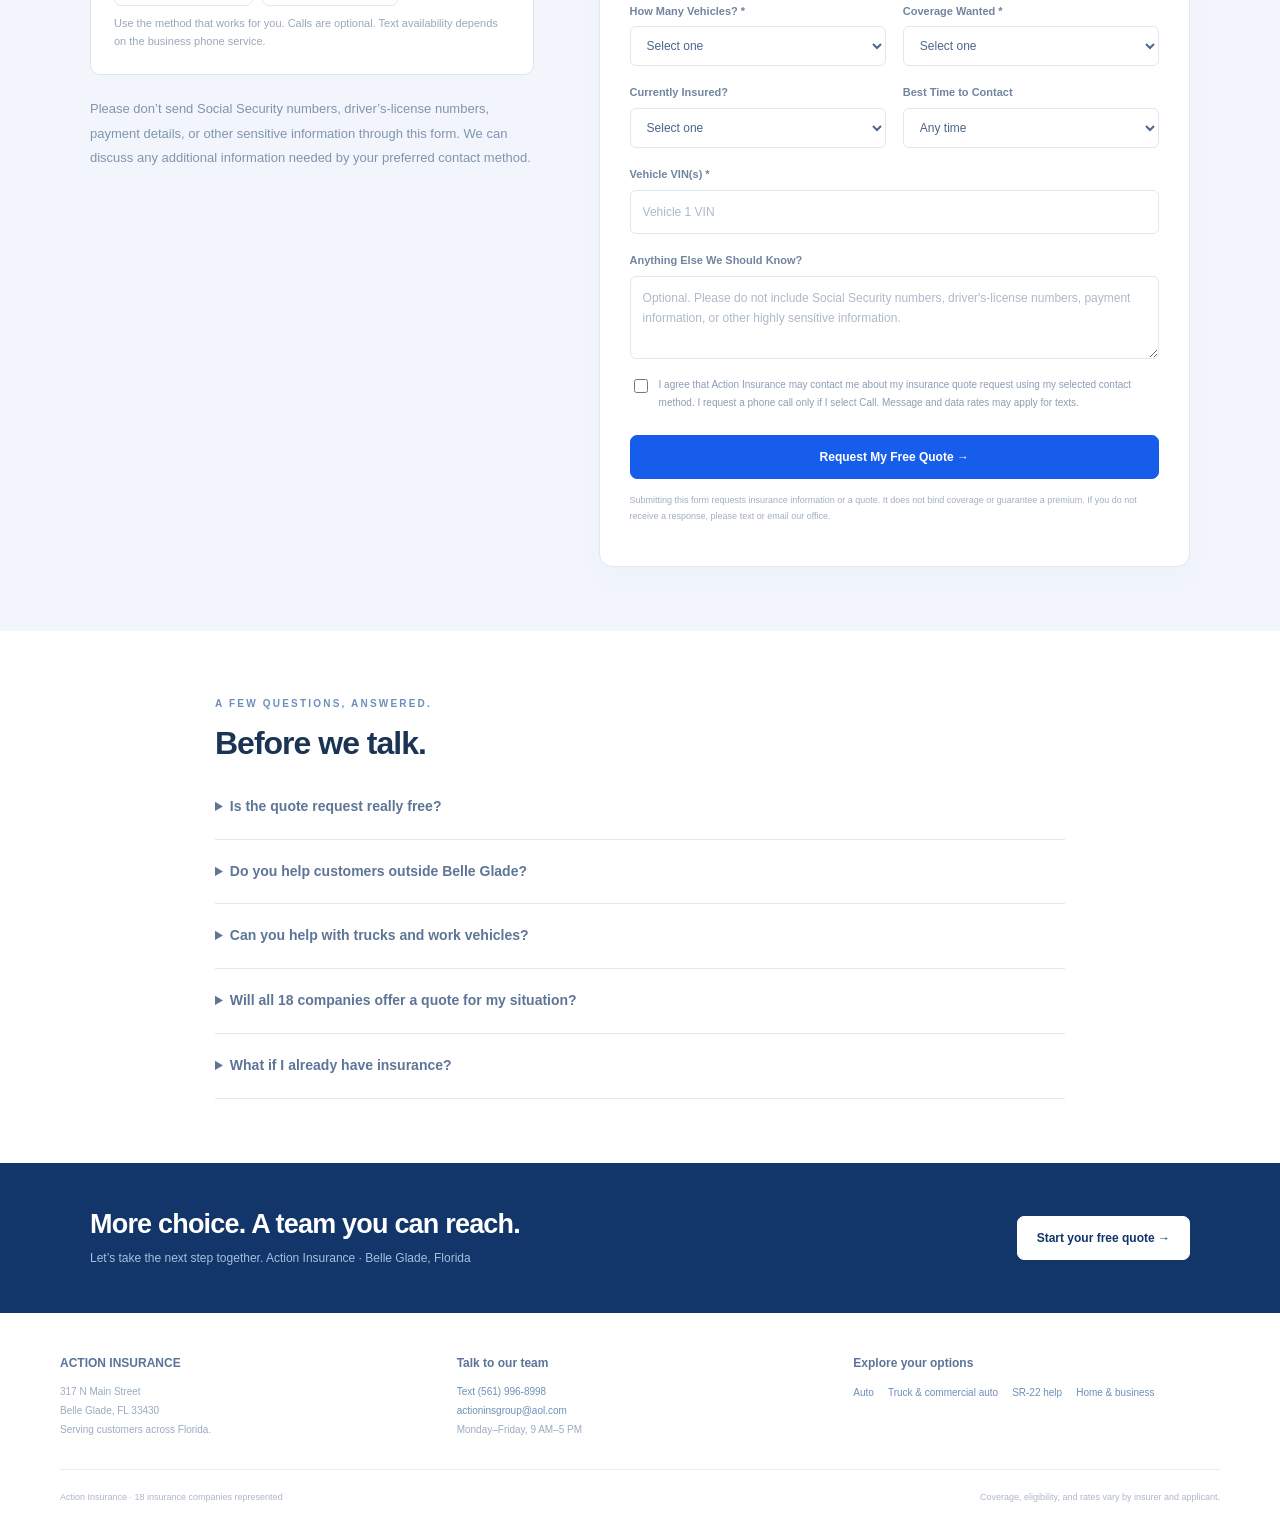
==== commit 03c80ee2: "Restore detailed quote form and prioritize text and email contact" ====
--- a/index.html
+++ b/index.html
@@ -13,46 +13,234 @@
 <style>
 :root{--navy:#12356a;--blue:#175deb;--text:#1b3454;--muted:#75869c;--line:#e0e8f2;--pale:#f3f7fd}*{box-sizing:border-box}html{scroll-behavior:smooth;scroll-padding-top:30px}body{margin:0;color:var(--text);background:#fff;font:15px/1.7 'Segoe UI',Arial,sans-serif}a{color:var(--blue);text-decoration:none}button,input,textarea,select{font:inherit}a:focus-visible,button:focus-visible,input:focus-visible,select:focus-visible,textarea:focus-visible{outline:3px solid #eab867;outline-offset:4px}.skip{position:absolute;left:-9999px}.skip:focus{left:20px;top:20px;background:#fff;z-index:5;padding:12px}.wrap{max-width:1160px;padding:0 30px;margin:0 auto}.topline{background:var(--navy);color:#c0d1e9;font-size:11px;padding:8px 0}.topline .wrap{display:flex;justify-content:space-between}.topline a{color:white}.nav{display:flex;justify-content:space-between;align-items:center;gap:22px;padding-top:25px;padding-bottom:25px}.brand{display:flex;align-items:center;gap:10px;color:var(--navy);font-weight:800;font-size:20px;letter-spacing:1px;line-height:1.1}.brand small{display:block;font-size:9px;font-weight:600;letter-spacing:3px;margin-top:6px}.brand svg{width:40px;height:44px}.navlinks{display:flex;align-items:center;gap:23px;font-size:12px}.navlinks>a{color:#75879f}.button{border:1px solid var(--line);border-radius:7px;padding:12px 19px;display:inline-flex;align-items:center;justify-content:center;gap:9px;font-size:12px;font-weight:650;background:#fff;color:var(--navy);cursor:pointer;line-height:1.5;transition:.15s}.button:hover{transform:translateY(-1px);box-shadow:0 4px 15px #1c4c8b10}.button.primary{background:var(--blue);border-color:var(--blue);color:white}.button.white{background:white;color:var(--navy);border-color:white}.eyebrow{font-size:10px;font-weight:700;letter-spacing:2.2px;text-transform:uppercase;color:#6d8fbe;margin-bottom:18px}.hero{background:linear-gradient(125deg,#f2f7ff,#f8fbff);border-top:1px solid #eaf0fa;border-bottom:1px solid #eaf0fa;overflow:hidden}.hero .wrap{display:grid;grid-template-columns:1.25fr 1fr;gap:70px;align-items:center;padding-top:68px;padding-bottom:68px}.hero h1{font-size:54px;line-height:1.1;letter-spacing:-2px;font-weight:650;margin:0 0 23px}.hero h1 span{color:var(--blue)}.hero-copy>p{color:#7a8ea9;max-width:465px;font-size:15px;line-height:1.9;margin:0 0 28px}.actions{display:flex;gap:12px;flex-wrap:wrap}.hero-note{margin-top:18px!important;font-size:11px!important;color:#91a0b5!important}.hero-note span{color:#3a9b79;margin-right:5px}.choice-card{background:var(--navy);color:#fff;border-radius:18px;padding:33px;position:relative;overflow:hidden;box-shadow:0 22px 50px #12356a1b}.choice-card:before{content:'';position:absolute;width:260px;height:260px;border:1px solid #ffffff10;border-radius:50%;right:-80px;top:-70px;box-shadow:0 0 0 35px #ffffff03,0 0 0 70px #ffffff03}.choice-card .eyebrow{color:#a0bde8;margin-bottom:16px}.choice-number{font-size:85px;line-height:1;font-weight:600;letter-spacing:-5px;position:relative}.choice-card h2{font-size:21px;margin:12px 0 14px;font-weight:550;letter-spacing:-.5px}.choice-card p{font-size:12px;color:#a8bfdf;line-height:1.9;margin:0 0 26px}.choice-list{border-top:1px solid #ffffff17;padding-top:18px;display:flex;gap:10px;flex-wrap:wrap;color:#c2d5f2;font-size:10px}.choice-list span{background:#ffffff09;padding:5px 10px;border-radius:5px}.trustbar{display:grid;grid-template-columns:repeat(3,1fr);gap:30px;padding-top:30px;padding-bottom:30px;border-bottom:1px solid #e8edf5}.trustitem{display:flex;gap:12px;align-items:center}.trusticon{height:36px;width:36px;background:#f0f5ff;border-radius:9px;display:grid;place-items:center;color:var(--blue);font-size:16px;flex-shrink:0}.trustitem strong{display:block;font-size:12px;font-weight:650}.trustitem small{font-size:10px;color:#8a9ab0}.section{padding:64px 0}.section-head{display:flex;justify-content:space-between;align-items:flex-end;gap:30px;margin-bottom:30px}.section h2{font-size:32px;line-height:1.2;letter-spacing:-1px;margin:0 0 12px;font-weight:600}.section .eyebrow{margin-bottom:12px}.section-sub{color:#8a9bb1;font-size:13px;margin:0;max-width:510px}.coverage-grid{display:grid;grid-template-columns:repeat(3,1fr);gap:19px}.coverage-card{border:1px solid var(--line);border-radius:11px;padding:25px;display:flex;flex-direction:column;position:relative}.coverage-card.featured{border-color:#a8c3f1;background:linear-gradient(135deg,#f6f9ff,#fff)}.coverage-icon{font-size:24px;line-height:1.5;margin-bottom:17px;color:#5c86c0}.coverage-card h3{font-size:17px;letter-spacing:-.3px;margin:0 0 9px;font-weight:600}.coverage-card p{font-size:12px;color:#8b9cb3;line-height:1.9;margin:0 0 19px}.coverage-card a{font-size:11px;font-weight:600;margin-top:auto}.tag{position:absolute;top:18px;right:18px;background:#e8f0ff;color:#5f88c9;border-radius:4px;padding:3px 7px;font-size:8px;letter-spacing:1px;font-weight:600}.carrier-section{background:#f8fafd;border-top:1px solid #edf1f7;border-bottom:1px solid #edf1f7}.carrier-grid{display:grid;grid-template-columns:repeat(6,1fr);gap:11px;margin-top:27px}.carrier{background:#fff;border:1px solid #e4eaf3;border-radius:7px;padding:16px 9px;text-align:center;display:grid;place-items:center;min-height:64px;font-size:12px;font-weight:650;color:#647d9f;letter-spacing:-.2px}.carrier:nth-child(3n+1){color:#3d68a4}.carrier-note{font-size:10px;color:#9aa7b9;margin:18px 0 0;max-width:760px}.process{display:grid;grid-template-columns:repeat(3,1fr);gap:35px;margin-top:34px}.step-num{height:34px;width:34px;background:#ecf3ff;color:#6c94d0;display:grid;place-items:center;border-radius:9px;font-size:11px;font-weight:650;margin-bottom:18px}.process h3{font-size:15px;margin:0 0 9px}.process p{font-size:12px;line-height:1.9;color:#91a0b5}.quote-section{background:#f2f6fc;border-top:1px solid #e6edf7}.quote-layout{display:grid;grid-template-columns:.9fr 1.2fr;gap:65px;align-items:start}.quote-intro{padding-top:10px}.quote-intro h2{font-size:37px}.quote-intro>p{color:#8194af;font-size:13px;line-height:1.9}.contact-box{border:1px solid #dae5f5;background:#fff;border-radius:10px;padding:23px;margin-top:28px}.contact-box .phone{font-size:25px;font-weight:650;letter-spacing:-.7px;color:var(--navy)}.contact-box p{font-size:11px;color:#99a8bb;margin:8px 0 0}.contact-box .address{font-size:12px;color:#7b90ae;margin:17px 0}.contact-box .actions{gap:9px}.quote-form{background:#fff;border:1px solid #e0e8f3;border-radius:13px;padding:30px;box-shadow:0 12px 35px #17376307}.quote-form h3{font-size:18px;font-weight:600;letter-spacing:-.4px;margin:0 0 5px}.quote-form>p{font-size:11px;color:#91a0b6;margin:0 0 24px}.form-grid{display:grid;grid-template-columns:1fr 1fr;gap:17px}.field{display:flex;flex-direction:column;gap:6px}.field.full{grid-column:1/-1}.field label{font-size:11px;font-weight:550;color:#71859f}input,select,textarea{width:100%;border:1px solid #e0e7f1;border-radius:6px;padding:11px 12px;color:#4d6689;background:white;font-size:12px;min-width:0}input::placeholder,textarea::placeholder{color:#adb9c9}textarea{resize:vertical;min-height:83px}.check{display:flex;align-items:flex-start;gap:8px;font-size:10px;color:#8d9db3;line-height:1.8;margin:17px 0}.check input{width:14px;height:14px;flex-shrink:0;accent-color:#175deb;margin-top:3px}.submit{width:100%;margin-top:6px}.form-note{font-size:9px;color:#a1aec0;line-height:1.8;margin:13px 0 0}.commercial-fields{display:none;grid-column:1/-1}.commercial-fields.visible{display:grid;grid-template-columns:1fr 1fr;gap:17px}.faq{max-width:850px;margin:auto}.faq details{border-bottom:1px solid var(--line);padding:20px 0}.faq summary{cursor:pointer;font-size:14px;font-weight:550;color:#5d7596}.faq details p{font-size:12px;color:#92a2b8;line-height:1.9;margin:15px 0 0}.final-cta{background:var(--navy);padding:45px 0;color:#fff}.final-cta .wrap{display:flex;align-items:center;justify-content:space-between;gap:30px}.final-cta h2{font-size:27px;line-height:1.2;letter-spacing:-.8px;font-weight:550;margin:0 0 8px}.final-cta p{font-size:12px;color:#a5bfdf;margin:0}.footer{padding:40px 0 30px;color:#9aabc0;font-size:10px}.footer-top{display:grid;grid-template-columns:1fr 1fr 1fr;gap:30px;margin-bottom:30px}.footer strong{color:#5b7498;font-weight:650;font-size:12px}.footer p{margin:8px 0 0;line-height:1.9}.footer a{color:#6f8eb6}.footer-bottom{border-top:1px solid #e8edf5;padding-top:20px;font-size:9px;color:#acb7c7;display:flex;gap:30px;justify-content:space-between}.mobile-call{display:none}.status{font-size:12px;color:var(--blue);margin-top:12px}.privacy-note{font-size:10px;line-height:1.8;color:#97a6ba;margin-top:22px}.inline-links{display:flex;gap:14px;flex-wrap:wrap;margin-top:10px}
 @media(max-width:1000px){.hero .wrap{gap:35px}.hero h1{font-size:45px}.carrier-grid{grid-template-columns:repeat(4,1fr)}.quote-layout{gap:35px}.navlinks{gap:15px}.navlinks>a:not(.button){display:none}}@media(max-width:720px){.wrap{padding-left:22px;padding-right:22px}.topline .wrap>span:first-child{display:none}.topline .wrap{justify-content:center}.nav{padding-top:20px;padding-bottom:20px}.brand{font-size:17px}.brand svg{width:33px}.navlinks .button{font-size:10px;padding:10px 12px}.hero .wrap{grid-template-columns:1fr;padding-top:43px;padding-bottom:42px;gap:28px}.hero h1{font-size:43px}.hero-copy>p{font-size:14px}.choice-card{padding:24px}.choice-number{font-size:62px}.choice-card h2{font-size:19px}.choice-card p{margin-bottom:18px}.choice-list{padding-top:13px}.trustbar{gap:20px;grid-template-columns:1fr;padding-top:24px;padding-bottom:24px}.trustitem{gap:12px}.trustitem small{font-size:11px}.section{padding:43px 0}.section-head{display:block;margin-bottom:24px}.section h2{font-size:28px}.section-head>.button{margin-top:18px}.coverage-grid{grid-template-columns:1fr 1fr;gap:13px}.coverage-card{padding:20px}.coverage-card p{font-size:11px}.coverage-card h3{font-size:16px}.tag{font-size:7px;top:13px;right:13px}.carrier-grid{grid-template-columns:repeat(3,1fr);gap:8px}.carrier{font-size:10px;padding:12px 7px;min-height:61px}.process{grid-template-columns:1fr;gap:20px}.process h3{margin-top:-45px;margin-left:53px}.process p{margin-left:53px;margin-top:13px}.quote-layout{grid-template-columns:1fr;gap:28px}.quote-intro h2{font-size:32px}.quote-form{padding:24px}.form-grid{gap:14px}.contact-box{margin-top:22px}.final-cta .wrap{display:block}.final-cta .button{margin-top:20px}.final-cta h2{font-size:25px}.footer-top{grid-template-columns:1fr;gap:21px}.footer-bottom{display:block}.footer-bottom span{display:block;margin-bottom:7px}.footer{padding-bottom:86px}.mobile-call{position:fixed;bottom:0;left:0;right:0;display:flex;gap:10px;background:#fff;padding:10px 18px;border-top:1px solid #dce6f4;z-index:3}.mobile-call .button{flex:1;font-size:11px;padding:11px}.hero .actions .button{font-size:11px;padding:12px 15px}}@media(max-width:400px){.coverage-grid{grid-template-columns:1fr}.hero h1{font-size:38px}.form-grid{grid-template-columns:1fr}.field.full{grid-column:auto}.commercial-fields.visible{grid-template-columns:1fr}.brand small{letter-spacing:2px}.hero .actions{flex-direction:column}}@media(prefers-reduced-motion:reduce){html{scroll-behavior:auto}.button{transition:none}.button:hover{transform:none}}
+.contact-preference-note{font-size:10px;line-height:1.8;color:#8295af}#vinFields input+input{margin-top:9px}.field.full>label{display:block} .quote-form .check input{width:14px;height:14px;flex-shrink:0}
+@media(max-width:720px){.mobile-call .button{padding:10px 8px;font-size:10px}}
 </style>
 </head>
 <body>
 <a class="skip" href="#main-content">Skip to content</a>
-<div class="topline"><div class="wrap"><span>Belle Glade roots. Florida reach.</span><span>Talk to our team · Mon–Fri, 9 AM–5 PM · <a href="tel:+15619968998">(561) 996-8998</a></span></div></div>
-<header class="wrap nav"><a href="./" class="brand" aria-label="Action Insurance home"><svg viewBox="0 0 44 48" aria-hidden="true"><path d="M22 2 41 9v14c0 12-11 20-19 24C14 43 3 35 3 23V9Z" fill="#175deb"/><path d="m12 23 7 7 14-17" fill="none" stroke="#fff" stroke-width="4" stroke-linecap="round" stroke-linejoin="round"/></svg><span>ACTION<small>INSURANCE</small></span></a><nav class="navlinks" aria-label="Main navigation"><a href="#coverage">Coverage</a><a href="#companies">Our companies</a><a href="#how-it-works">How it works</a><a href="#quote" class="button primary">Get a free quote <span>↗</span></a></nav></header>
+<div class="topline"><div class="wrap"><span>Belle Glade roots. Florida reach.</span><span>Text or email our team · Mon–Fri, 9 AM–5 PM · <a href="sms:+15619968998">Text (561) 996-8998</a></span></div></div>
+<header class="wrap nav"><a href="./" class="brand" aria-label="Action Insurance home"><svg viewBox="0 0 44 48" aria-hidden="true"><path d="M22 2 41 9v14c0 12-11 20-19 24C14 43 3 35 3 23V9Z" fill="#175deb"/><path d="m12 23 7 7 14-17" fill="none" stroke="#fff" stroke-width="4" stroke-linecap="round" stroke-linejoin="round"/></svg><span>ACTION<small>INSURANCE</small></span></a><nav class="navlinks" aria-label="Main navigation"><a href="#coverage-options">Coverage</a><a href="#companies">Our companies</a><a href="#how-it-works">How it works</a><a href="#quote" class="button primary">Get a free quote <span>↗</span></a></nav></header>
 <main id="main-content">
-<section class="hero"><div class="wrap"><div class="hero-copy"><div class="eyebrow">MORE CHOICE. A PERSONAL CONVERSATION.</div><h1>Life moves.<br>Business moves.<br><span>We help you<br>move protected.</span></h1><p>From your first car to your working fleet, let’s talk about coverage that fits. We represent <strong>18 insurance companies</strong> and help customers across Florida explore their options.</p><div class="actions"><a class="button primary" href="#quote">Request your free quote →</a><a class="button" href="tel:+15619968998">Call (561) 996-8998</a></div><p class="hero-note"><span>✓</span> Free, no-obligation quote request · A real Florida team</p></div><aside class="choice-card"><div class="eyebrow">YOUR OPTIONS START HERE</div><div class="choice-number">18<span style="font-size:28px;letter-spacing:0;color:#8eb6ed">.</span></div><h2>Insurance companies.<br>One local team to talk to.</h2><p>Tell us what you drive, what you own, or how your business works. We’ll help you explore available coverage options and take the next step.</p><div class="choice-list"><span>Auto</span><span>Truck &amp; commercial auto</span><span>Home</span><span>Business</span><span>SR-22 help</span></div></aside></div></section>
+<section class="hero"><div class="wrap"><div class="hero-copy"><div class="eyebrow">MORE CHOICE. A PERSONAL CONVERSATION.</div><h1>Life moves.<br>Business moves.<br><span>We help you<br>move protected.</span></h1><p>From your first car to your working fleet, let’s talk about coverage that fits. We represent <strong>18 insurance companies</strong> and help customers across Florida explore their options.</p><div class="actions"><a class="button primary" href="#quote">Request your free quote →</a><a class="button" href="sms:+15619968998">Text our team</a><a class="button" href="mailto:actioninsgroup@aol.com?subject=Insurance%20quote%20request">Email our team</a></div><p class="hero-note"><span>✓</span> Free, no-obligation quote request · A real Florida team</p></div><aside class="choice-card"><div class="eyebrow">YOUR OPTIONS START HERE</div><div class="choice-number">18<span style="font-size:28px;letter-spacing:0;color:#8eb6ed">.</span></div><h2>Insurance companies.<br>One local team to talk to.</h2><p>Tell us what you drive, what you own, or how your business works. We’ll help you explore available coverage options and take the next step.</p><div class="choice-list"><span>Auto</span><span>Truck &amp; commercial auto</span><span>Home</span><span>Business</span><span>SR-22 help</span></div></aside></div></section>
 <div class="wrap trustbar"><div class="trustitem"><span class="trusticon">↗</span><div><strong>More options to explore</strong><small>18 insurance companies represented</small></div></div><div class="trustitem"><span class="trusticon">◎</span><div><strong>Here in Florida. Here for you.</strong><small>Based in Belle Glade, serving the state</small></div></div><div class="trustitem"><span class="trusticon">✓</span><div><strong>Start with a free quote</strong><small>A conversation, without the obligation</small></div></div></div>
-<section class="section wrap" id="coverage"><div class="section-head"><div><div class="eyebrow">FOR THE ROAD. FOR HOME. FOR WHAT’S NEXT.</div><h2>What would you like to protect?</h2><p class="section-sub">Personal and business coverage, with someone to help you ask the right questions.</p></div><a class="button" href="#quote">Let’s find your next step →</a></div><div class="coverage-grid">
+<section class="section wrap" id="coverage-options"><div class="section-head"><div><div class="eyebrow">FOR THE ROAD. FOR HOME. FOR WHAT’S NEXT.</div><h2>What would you like to protect?</h2><p class="section-sub">Personal and business coverage, with someone to help you ask the right questions.</p></div><a class="button" href="#quote">Let’s find your next step →</a></div><div class="coverage-grid">
 <article class="coverage-card featured"><span class="tag">FOR YOUR BUSINESS</span><div class="coverage-icon">↗</div><h3>Truck &amp; commercial auto</h3><p>Your vehicles keep your business moving. Talk to us about trucks, work vehicles, and commercial auto quote options.</p><a href="commercial-auto-insurance.html">Explore truck coverage →</a></article>
 <article class="coverage-card"><div class="coverage-icon">◇</div><h3>Car &amp; auto</h3><p>Buying a car, reviewing a policy, or looking at new options? Start with a conversation about your vehicle and coverage needs.</p><a href="auto-insurance.html">Explore auto insurance →</a></article>
 <article class="coverage-card"><div class="coverage-icon">⌂</div><h3>Homeowners</h3><p>There’s a lot behind your front door. Ask about coverage options for your home and the things that make it yours.</p><a href="#quote" data-coverage="Home Insurance">Ask about home insurance →</a></article>
 <article class="coverage-card"><div class="coverage-icon">▤</div><h3>Business insurance</h3><p>Tell us about your operations, property, and day-to-day work. We’ll help you explore available insurance options.</p><a href="#quote" data-coverage="Business Insurance">Start a business quote →</a></article>
 <article class="coverage-card"><div class="coverage-icon">✓</div><h3>SR-22 assistance</h3><p>Have a filing requirement? Bring your notice and let’s discuss the assistance and quote options available for your situation.</p><a href="sr-22.html">Get SR-22 information →</a></article>
-<article class="coverage-card"><div class="coverage-icon">↻</div><h3>Policy reviews</h3><p>A new vehicle, a growing business, or a change at home can be a good reason to revisit your coverage with our team.</p><a href="#quote" data-coverage="Policy Review">Let’s review your options →</a></article></div></section>
+<article class="coverage-card"><div class="coverage-icon">↻</div><h3>Policy reviews</h3><p>A new vehicle, a growing business, or a change at home can be a good reason to revisit your coverage with our team.</p><a href="#quote" data-coverage="Other">Let’s review your options →</a></article></div></section>
 <section class="section carrier-section" id="companies"><div class="wrap"><div class="eyebrow">CHOICE IS PART OF THE SERVICE.</div><h2>Recognizable companies.<br>Personal, local assistance.</h2><p class="section-sub">We represent 18 insurance companies. Tell us what you need, and we’ll discuss the options available for your situation.</p><div class="carrier-grid">
 <div class="carrier">GEICO</div><div class="carrier">Progressive</div><div class="carrier">National General</div><div class="carrier">National Indemnity</div><div class="carrier">National Interstate</div><div class="carrier">Bristol West</div><div class="carrier">Dairyland</div><div class="carrier">Kemper / Infinity</div><div class="carrier">AssuranceAmerica</div><div class="carrier">GAINSCO</div><div class="carrier">Pearl Holding</div><div class="carrier">Foremost</div><div class="carrier">Mercury</div><div class="carrier">Ocean Harbor</div><div class="carrier">United Automobile (UAIC)</div><div class="carrier">Citizens</div><div class="carrier">Universal Property &amp; Casualty</div><div class="carrier">Tower Hill</div>
 </div><p class="carrier-note">Companies and brands listed reflect our agency relationships. Available insurers, products, eligibility, and rates vary by coverage type, location, and applicant. Every company listed may not offer every type of coverage.</p></div></section>
-<section class="section wrap" id="how-it-works"><div class="eyebrow">A SIMPLE WAY TO GET STARTED.</div><h2>Your next step doesn’t have to be complicated.</h2><div class="process"><div><div class="step-num">01</div><h3>Tell us what you need.</h3><p>Choose the coverage you’re interested in and share a few contact details. No VIN is needed just to start the conversation.</p></div><div><div class="step-num">02</div><h3>Talk to a real person.</h3><p>Our team will discuss your situation and the information needed to explore available quote options.</p></div><div><div class="step-num">03</div><h3>Explore your options.</h3><p>Ask questions about price, limits, and coverage. Your quote request is free and comes without an obligation to buy.</p></div></div></section>
-<section class="section quote-section" id="quote"><div class="wrap quote-layout"><div class="quote-intro"><div class="eyebrow">LET’S TALK ABOUT WHAT MATTERS.</div><h2>A free quote starts<br>with a hello.</h2><p>Cars, homes, trucks, businesses—we’re ready to hear what you need. Start your request here or call our Belle Glade office during business hours.</p><div class="contact-box"><div class="eyebrow" style="margin-bottom:8px">PREFER TO CALL?</div><a class="phone" href="tel:+15619968998">(561) 996-8998</a><p>Monday–Friday, 9 AM–5 PM<br>Alternate: <a href="tel:+15619968997">(561) 996-8997</a></p><div class="address">317 N Main Street<br>Belle Glade, FL 33430</div><div class="actions"><a class="button" href="mailto:actioninsgroup@aol.com">Email our team ↗</a><a class="button" href="sms:+15619968998">Text our office ↗</a></div><p>Texts and online requests may be sent anytime. Text availability depends on the business phone service. For an urgent request, call during business hours.</p></div><p class="privacy-note">Please don’t send Social Security numbers, driver’s-license numbers, payment details, or other sensitive information through this form. We can discuss any additional information needed when we speak.</p></div>
-<form class="quote-form" id="quoteForm" action="https://formsubmit.co/actioninsgroup@aol.com" method="POST"><h3>What can we help you protect?</h3><p>A few details now. A real conversation next.</p><input type="hidden" name="_subject" value="New Action Insurance Quote Lead"><input type="hidden" name="_template" value="table"><input type="hidden" id="campaign-source" name="Campaign Source" value="Website"><input type="text" name="_honey" style="display:none" tabindex="-1" autocomplete="off" aria-hidden="true"><div class="form-grid">
-<div class="field full"><label for="insurance">Insurance you’re interested in *</label><select id="insurance" name="Insurance Needed" required><option value="">Select coverage</option><option>Truck / Commercial Auto Insurance</option><option>Auto Insurance</option><option>Home Insurance</option><option>Business Insurance</option><option>SR-22</option><option>Policy Review</option><option>Other</option></select></div>
-<div class="field"><label for="name">Your name *</label><input id="name" name="Full Name" autocomplete="name" required></div><div class="field"><label for="phone">Phone number *</label><input id="phone" name="Phone Number" type="tel" autocomplete="tel" required></div><div class="field"><label for="email">Email</label><input id="email" name="Email" type="email" autocomplete="email"></div><div class="field"><label for="zip">Florida ZIP code *</label><input id="zip" name="ZIP Code" inputmode="numeric" pattern="[0-9]{5}(-[0-9]{4})?" autocomplete="postal-code" required></div>
-<div class="commercial-fields" id="business-fields"><div class="field"><label for="company">Business name</label><input id="company" name="Business Name" autocomplete="organization"></div><div class="field"><label for="vehicles">Number of work vehicles</label><select id="vehicles" name="Number of Work Vehicles"><option value="">Select if applicable</option><option>1</option><option>2–5</option><option>6–10</option><option>11+</option></select></div></div>
-<div class="field full"><label for="contact">Preferred way to reach you *</label><select id="contact" name="Preferred Contact Method" required><option>Call</option><option>Email</option><option>Text</option></select></div><div class="field full"><label for="message">Anything you’d like us to know?</label><textarea id="message" name="Message" placeholder="Optional: tell us about your vehicle, home, business, or current insurance needs."></textarea></div></div>
-<label class="check"><input type="checkbox" name="Contact Consent" value="Yes" required><span>I agree that Action Insurance may contact me by call, email, or text at the details provided about this quote request. Message and data rates may apply.</span></label><label class="check"><input type="checkbox" name="Email Updates Consent" value="Yes"><span>I’d also like occasional insurance updates by email. Optional; I can unsubscribe at any time.</span></label><button class="button primary submit" type="submit">Request my free quote →</button><p class="form-note">A request does not bind coverage or guarantee a premium. Pricing and eligibility depend on the insurer and applicant. Online delivery is not guaranteed; if you do not hear back, please call during office hours.</p><div id="formStatus" class="status" aria-live="polite"></div></form>
+<section class="section wrap" id="how-it-works"><div class="eyebrow">A SIMPLE WAY TO GET STARTED.</div><h2>Your next step doesn’t have to be complicated.</h2><div class="process"><div><div class="step-num">01</div><h3>Tell us what you need.</h3><p>Choose your coverage and share your contact, driver, and vehicle details in our detailed quote form.</p></div><div><div class="step-num">02</div><h3>Choose text or email.</h3><p>Tell us how you want to hear from our team. We’ll follow your selected contact preference; a phone call is optional.</p></div><div><div class="step-num">03</div><h3>Explore your options.</h3><p>Ask questions about price, limits, and coverage. Your quote request is free and comes without an obligation to buy.</p></div></div></section>
+<section class="section quote-section" id="quote"><div class="wrap quote-layout"><div class="quote-intro"><div class="eyebrow">LET’S TALK ABOUT WHAT MATTERS.</div><h2>A free quote starts<br>with a hello.</h2><p>Cars, homes, trucks, businesses—we’re ready to hear what you need. Complete your quote request, text us, or email our Belle Glade team. A phone call is optional.</p><div class="contact-box"><div class="eyebrow" style="margin-bottom:8px">PREFER TEXT OR EMAIL?</div><a class="phone" href="sms:+15619968998">Text (561) 996-8998</a><p>Office hours: Monday–Friday, 9 AM–5 PM<br>You can send a text or email anytime.</p><div class="address">317 N Main Street<br>Belle Glade, FL 33430</div><div class="actions"><a class="button" href="mailto:actioninsgroup@aol.com">Email our team ↗</a><a class="button" href="sms:+15619968998">Text our office ↗</a></div><p>Use the method that works for you. Calls are optional. Text availability depends on the business phone service.</p></div><p class="privacy-note">Please don’t send Social Security numbers, driver’s-license numbers, payment details, or other sensitive information through this form. We can discuss any additional information needed by your preferred contact method.</p></div>
+<form class="quote-form" id="quoteForm"
+            action="https://formsubmit.co/actioninsgroup@aol.com"
+            method="POST">
+        <input type="hidden" name="_subject" value="New Action Insurance Quote Lead">
+        <input type="hidden" name="_template" value="table">
+        <input type="hidden" id="campaign-source" name="Campaign Source" value="Website">
+        <input type="text" name="_honey" style="display:none">
+
+        <div class="form-grid">
+          <div class="field full">
+            <label for="contact">Preferred Contact Method *</label>
+            <select id="contact" name="Preferred Contact Method" required>
+              <option value="">Select Text or Email</option>
+              <option value="Text">Text</option>
+              <option value="Email">Email</option>
+              <option value="Call">Call (only if I request it)</option>
+            </select>
+            <small class="contact-preference-note">Text and email are welcome. Calls are optional—choose Call only if you want one. A phone number is not required when you choose Email.</small>
+          </div>
+          <div class="field">
+            <label for="name">Full Name *</label>
+            <input id="name" name="Full Name" type="text" autocomplete="name" required>
+          </div>
+
+          <div class="field">
+            <label for="phone" id="phone-label">Phone Number *</label>
+            <input id="phone" name="Phone Number" type="tel" autocomplete="tel" required>
+          </div>
+
+          <div class="field">
+            <label for="email" id="email-label">Email</label>
+            <input id="email" name="Email" type="email" autocomplete="email">
+          </div>
+
+          <div class="field">
+            <label for="zip">ZIP Code *</label>
+            <input id="zip" name="ZIP Code" inputmode="numeric" pattern="[0-9]{5}(-[0-9]{4})?" autocomplete="postal-code" required>
+          </div>
+
+          <div class="field">
+            <label for="insurance">Insurance Needed *</label>
+            <select id="insurance" name="Insurance Needed" required>
+              <option value="">Select one</option>
+              <option>Auto Insurance</option>
+              <option>Truck / Commercial Auto Insurance</option>
+              <option>Home Insurance</option>
+              <option>Business Insurance</option>
+              <option>SR-22</option>
+              <option>Other</option>
+            </select>
+          </div>
+
+          <div class="field">
+            <label for="marital">Marital Status *</label>
+            <select id="marital" name="Marital Status" required>
+              <option value="">Select one</option>
+              <option>Single</option>
+              <option>Married</option>
+            </select>
+          </div>
+
+          <div class="field">
+            <label for="onlydriver">Are You the Only Driver? *</label>
+            <select id="onlydriver" name="Only Driver" required>
+              <option value="">Select one</option>
+              <option>Yes</option>
+              <option>No</option>
+            </select>
+          </div>
+
+          <div class="field">
+            <label for="jobtitle">Work Title / Occupation *</label>
+            <input id="jobtitle" name="Work Title / Occupation" type="text" required>
+          </div>
+
+          <div class="field">
+            <label for="vehicles">How Many Vehicles? *</label>
+            <select id="vehicles" name="Number of Vehicles" required>
+              <option value="">Select one</option>
+              <option value="1">1</option>
+              <option value="2">2</option>
+              <option value="3">3</option>
+              <option value="4">4</option>
+              <option value="5">5</option>
+              <option value="6">6+</option>
+            </select>
+          </div>
+
+          <div class="field">
+            <label for="coverage">Coverage Wanted *</label>
+            <select id="coverage" name="Coverage Wanted" required>
+              <option value="">Select one</option>
+              <option>PIP</option>
+              <option>Semi Full Coverage</option>
+              <option>Full Coverage</option>
+            </select>
+          </div>
+
+          <div class="field">
+            <label for="insured">Currently Insured?</label>
+            <select id="insured" name="Currently Insured">
+              <option value="">Select one</option>
+              <option>Yes</option>
+              <option>No</option>
+            </select>
+          </div>
+
+          
+
+          <div class="field">
+            <label for="besttime">Best Time to Contact</label>
+            <select id="besttime" name="Best Time to Contact">
+              <option value="">Any time</option>
+              <option>Morning</option>
+              <option>Afternoon</option>
+              <option>Evening</option>
+            </select>
+          </div>
+
+          <div class="field full">
+            <label for="vehicle-vin-1">Vehicle VIN(s) *</label>
+            <div id="vinFields">
+              <input id="vehicle-vin-1" name="Vehicle 1 VIN" type="text" maxlength="17" minlength="11" aria-label="Vehicle 1 VIN" placeholder="Vehicle 1 VIN" required>
+            </div>
+          </div>
+
+          <div class="field full">
+            <label for="message">Anything Else We Should Know?</label>
+            <textarea id="message" name="Message" placeholder="Optional. Please do not include Social Security numbers, driver's-license numbers, payment information, or other highly sensitive information."></textarea>
+          </div>
+        </div>
+
+        <label class="check">
+          <input type="checkbox" name="Contact Consent" value="Yes" required>
+          <span>I agree that Action Insurance may contact me about my insurance quote request using my selected contact method. I request a phone call only if I select Call. Message and data rates may apply for texts.</span>
+        </label>
+
+        <button class="button primary submit" type="submit">Request My Free Quote →</button>
+        <div class="form-note">Submitting this form requests insurance information or a quote. It does not bind coverage or guarantee a premium. If you do not receive a response, please text or email our office.</div>
+        <div class="status" id="formStatus" aria-live="polite"></div>
+      </form>
 </div></section>
 <section class="section wrap"><div class="faq"><div class="eyebrow">A FEW QUESTIONS, ANSWERED.</div><h2>Before we talk.</h2><details><summary>Is the quote request really free?</summary><p>Yes. You can request a free, no-obligation quote. The insurer determines available coverage, eligibility, and pricing. Requesting a quote does not mean coverage is in effect.</p></details><details><summary>Do you help customers outside Belle Glade?</summary><p>Yes. Our office is in Belle Glade, and we assist customers throughout Florida. Let us know your ZIP code and the type of insurance you’re looking for.</p></details><details><summary>Can you help with trucks and work vehicles?</summary><p>Yes. Truck and commercial auto insurance are among the services we offer. Tell us about your business, vehicles, and drivers so we can discuss your needs and available options.</p></details><details><summary>Will all 18 companies offer a quote for my situation?</summary><p>Available companies vary by the coverage you need, your location, and your application. Our agency represents 18 companies, but every company may not offer every product or accept every applicant.</p></details><details><summary>What if I already have insurance?</summary><p>You can ask us to review your coverage needs and explore available options. Keep your existing coverage in place until any replacement policy and its effective date are confirmed.</p></details></div></section>
 <section class="final-cta"><div class="wrap"><div><h2>More choice. A team you can reach.</h2><p>Let’s take the next step together. Action Insurance · Belle Glade, Florida</p></div><a class="button white" href="#quote">Start your free quote →</a></div></section>
 </main>
-<footer class="footer wrap"><div class="footer-top"><div><strong>ACTION INSURANCE</strong><p>317 N Main Street<br>Belle Glade, FL 33430<br>Serving customers across Florida.</p></div><div><strong>Talk to our team</strong><p><a href="tel:+15619968998">(561) 996-8998</a><br><a href="mailto:actioninsgroup@aol.com">actioninsgroup@aol.com</a><br>Monday–Friday, 9 AM–5 PM</p></div><div><strong>Explore your options</strong><div class="inline-links"><a href="auto-insurance.html">Auto</a><a href="commercial-auto-insurance.html">Truck &amp; commercial auto</a><a href="sr-22.html">SR-22 help</a><a href="#quote">Home &amp; business</a></div></div></div><div class="footer-bottom"><span>Action Insurance · 18 insurance companies represented</span><span>Coverage, eligibility, and rates vary by insurer and applicant.</span></div></footer>
-<div class="mobile-call"><a class="button" href="tel:+15619968998">Call our team</a><a class="button primary" href="#quote">Get a free quote →</a></div>
+<footer class="footer wrap"><div class="footer-top"><div><strong>ACTION INSURANCE</strong><p>317 N Main Street<br>Belle Glade, FL 33430<br>Serving customers across Florida.</p></div><div><strong>Talk to our team</strong><p><a href="sms:+15619968998">Text (561) 996-8998</a><br><a href="mailto:actioninsgroup@aol.com">actioninsgroup@aol.com</a><br>Monday–Friday, 9 AM–5 PM</p></div><div><strong>Explore your options</strong><div class="inline-links"><a href="auto-insurance.html">Auto</a><a href="commercial-auto-insurance.html">Truck &amp; commercial auto</a><a href="sr-22.html">SR-22 help</a><a href="#quote">Home &amp; business</a></div></div></div><div class="footer-bottom"><span>Action Insurance · 18 insurance companies represented</span><span>Coverage, eligibility, and rates vary by insurer and applicant.</span></div></footer>
+<div class="mobile-call"><a class="button" href="sms:+15619968998">Text us</a><a class="button" href="mailto:actioninsgroup@aol.com?subject=Insurance%20quote%20request">Email us</a><a class="button primary" href="#quote">Free quote →</a></div>
 <script>
-const coverage=document.getElementById('insurance'),business=document.getElementById('business-fields');
-function setBusiness(){const visible=/Truck|Business/.test(coverage.value);business.classList.toggle('visible',visible);business.querySelectorAll('input,select').forEach(el=>el.disabled=!visible);}
-coverage.addEventListener('change',setBusiness);setBusiness();
-document.querySelectorAll('[data-coverage]').forEach(link=>link.addEventListener('click',()=>{coverage.value=link.dataset.coverage;setBusiness();}));
-const params=new URLSearchParams(location.search);const requested=params.get('coverage');if([...coverage.options].some(o=>o.value===requested)){coverage.value=requested;setBusiness();}
-document.getElementById('campaign-source').value=[params.get('utm_source'),params.get('utm_campaign')].filter(Boolean).join(' / ').slice(0,200)||'Website';
-document.getElementById('quoteForm').addEventListener('submit',event=>{if(document.getElementById('contact').value==='Email'&&!document.getElementById('email').value){event.preventDefault();document.getElementById('email').focus();document.getElementById('formStatus').textContent='Please enter an email address so we can reply by email.';return;}document.getElementById('formStatus').textContent='Opening the quote submission service…';});
-</script>
+    const form = document.getElementById('quoteForm');
+    const statusEl = document.getElementById('formStatus');
+    const vehicleSelect = document.getElementById('vehicles');
+    const vinFields = document.getElementById('vinFields');
+    const storedVinValues = new Map();
+
+    function renderVinFields() {
+      vinFields.querySelectorAll('input').forEach((input, index) => {
+        storedVinValues.set(index + 1, input.value);
+      });
+      let count = parseInt(vehicleSelect.value || '1', 10);
+      if (count > 6) count = 6;
+      vinFields.innerHTML = '';
+      for (let i = 1; i <= count; i++) {
+        const input = document.createElement('input');
+        input.name = `Vehicle ${i} VIN`;
+        input.type = 'text';
+        input.id = 'vehicle-vin-' + i;
+        input.maxLength = 17;
+        input.minLength = 11;
+        input.setAttribute('aria-label', 'Vehicle ' + i + ' VIN');
+        input.value = storedVinValues.get(i) || '';
+        input.placeholder = `Vehicle ${i} VIN`;
+        input.required = true;
+        input.style.marginBottom = '10px';
+        vinFields.appendChild(input);
+      }
+    }
+
+    vehicleSelect.addEventListener('change', renderVinFields);
+
+
+    const contactPreference = document.getElementById('contact');
+    const phoneInput = document.getElementById('phone');
+    const emailInput = document.getElementById('email');
+    function updateContactRequirements() {
+      const byEmail = contactPreference.value === 'Email';
+      phoneInput.required = !byEmail;
+      emailInput.required = byEmail;
+      document.getElementById('phone-label').textContent = byEmail ? 'Phone Number (optional)' : 'Phone Number *';
+      document.getElementById('email-label').textContent = byEmail ? 'Email *' : 'Email';
+    }
+    contactPreference.addEventListener('change', updateContactRequirements);
+    updateContactRequirements();
+    const params = new URLSearchParams(location.search);
+    const coverageSelect = document.getElementById('insurance');
+    const requested = params.get('coverage');
+    if ([...coverageSelect.options].some(option => option.value === requested)) coverageSelect.value = requested;
+    document.querySelectorAll('[data-coverage]').forEach(link => link.addEventListener('click', () => {
+      const requestedCoverage = link.dataset.coverage;
+      if ([...coverageSelect.options].some(option => option.value === requestedCoverage)) coverageSelect.value = requestedCoverage;
+    }));
+    document.getElementById('campaign-source').value = [params.get('utm_source'), params.get('utm_campaign')].filter(Boolean).join(' / ').slice(0, 200) || 'Website';
+
+    // Submit normally so FormSubmit can display its activation or error page.
+    form.addEventListener('submit', function() {
+      statusEl.textContent = 'Opening secure form submission service...';
+    });
+  </script>
 </body></html>
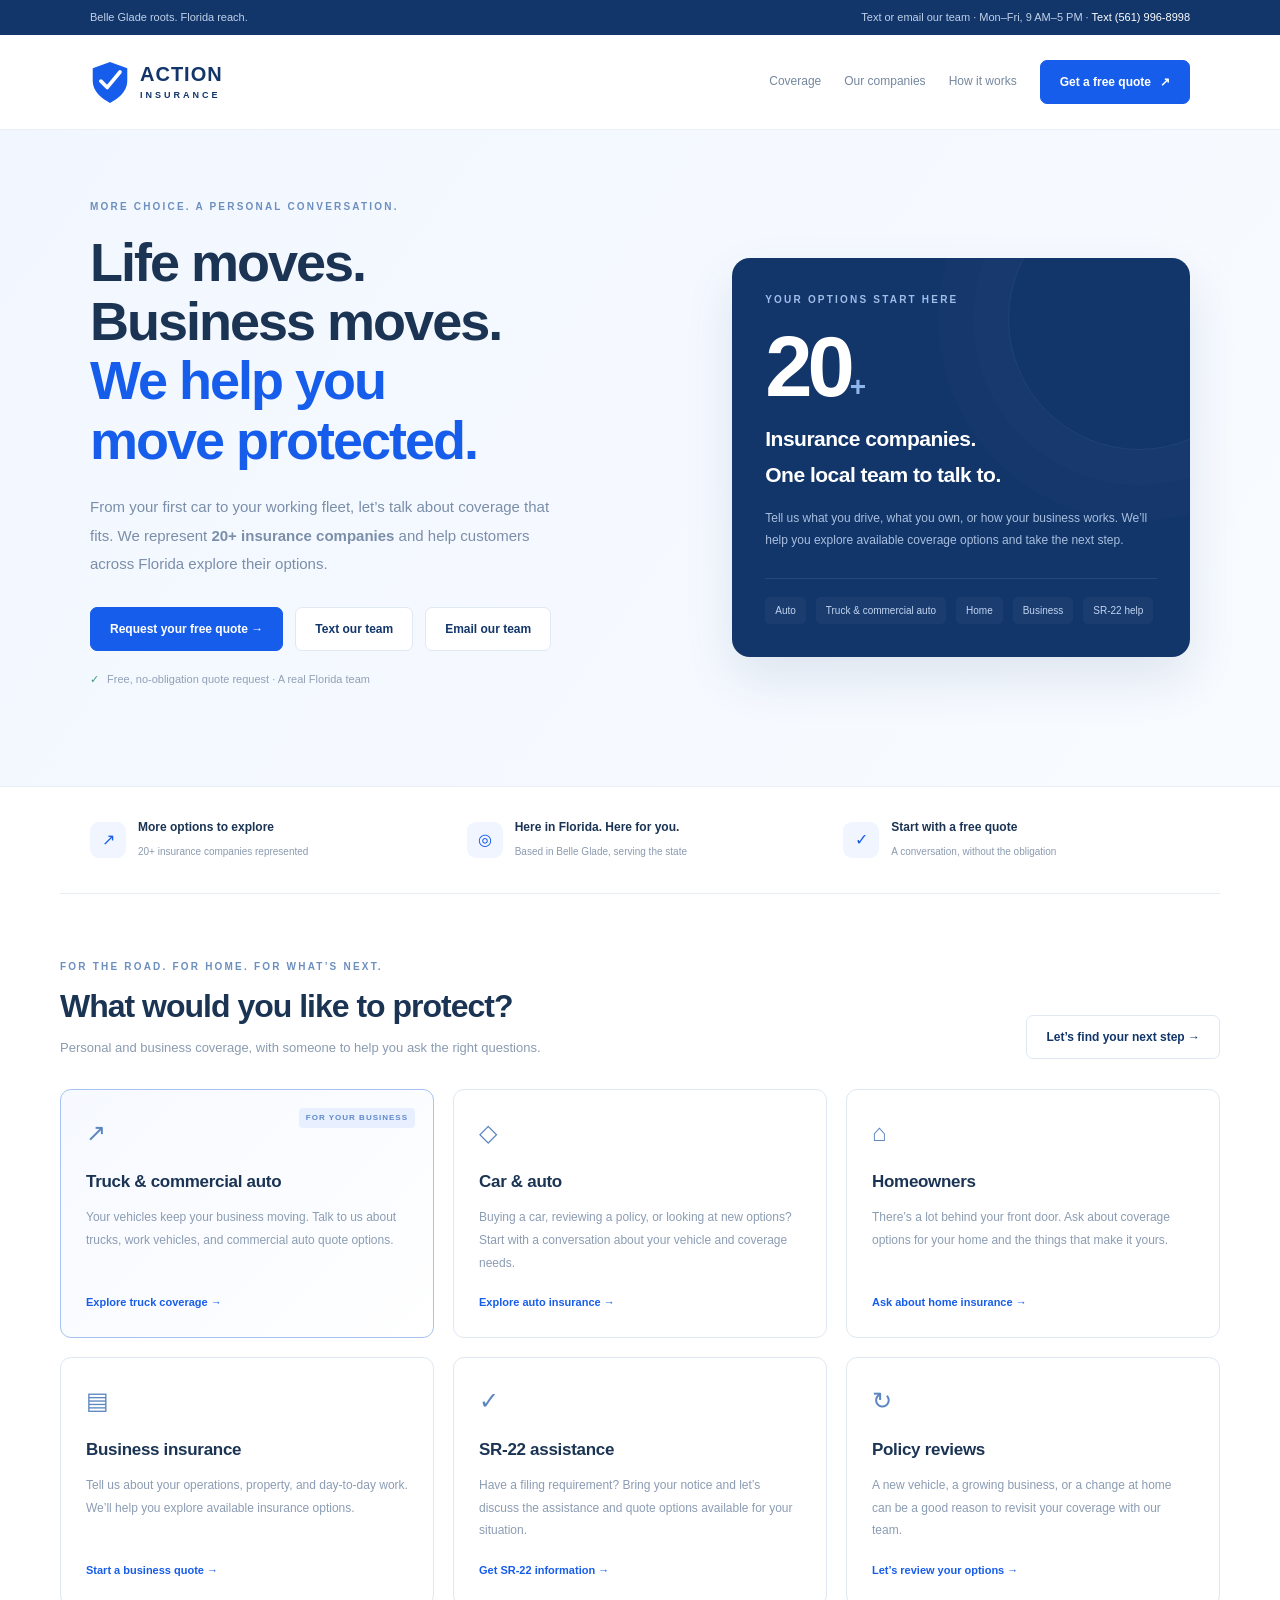
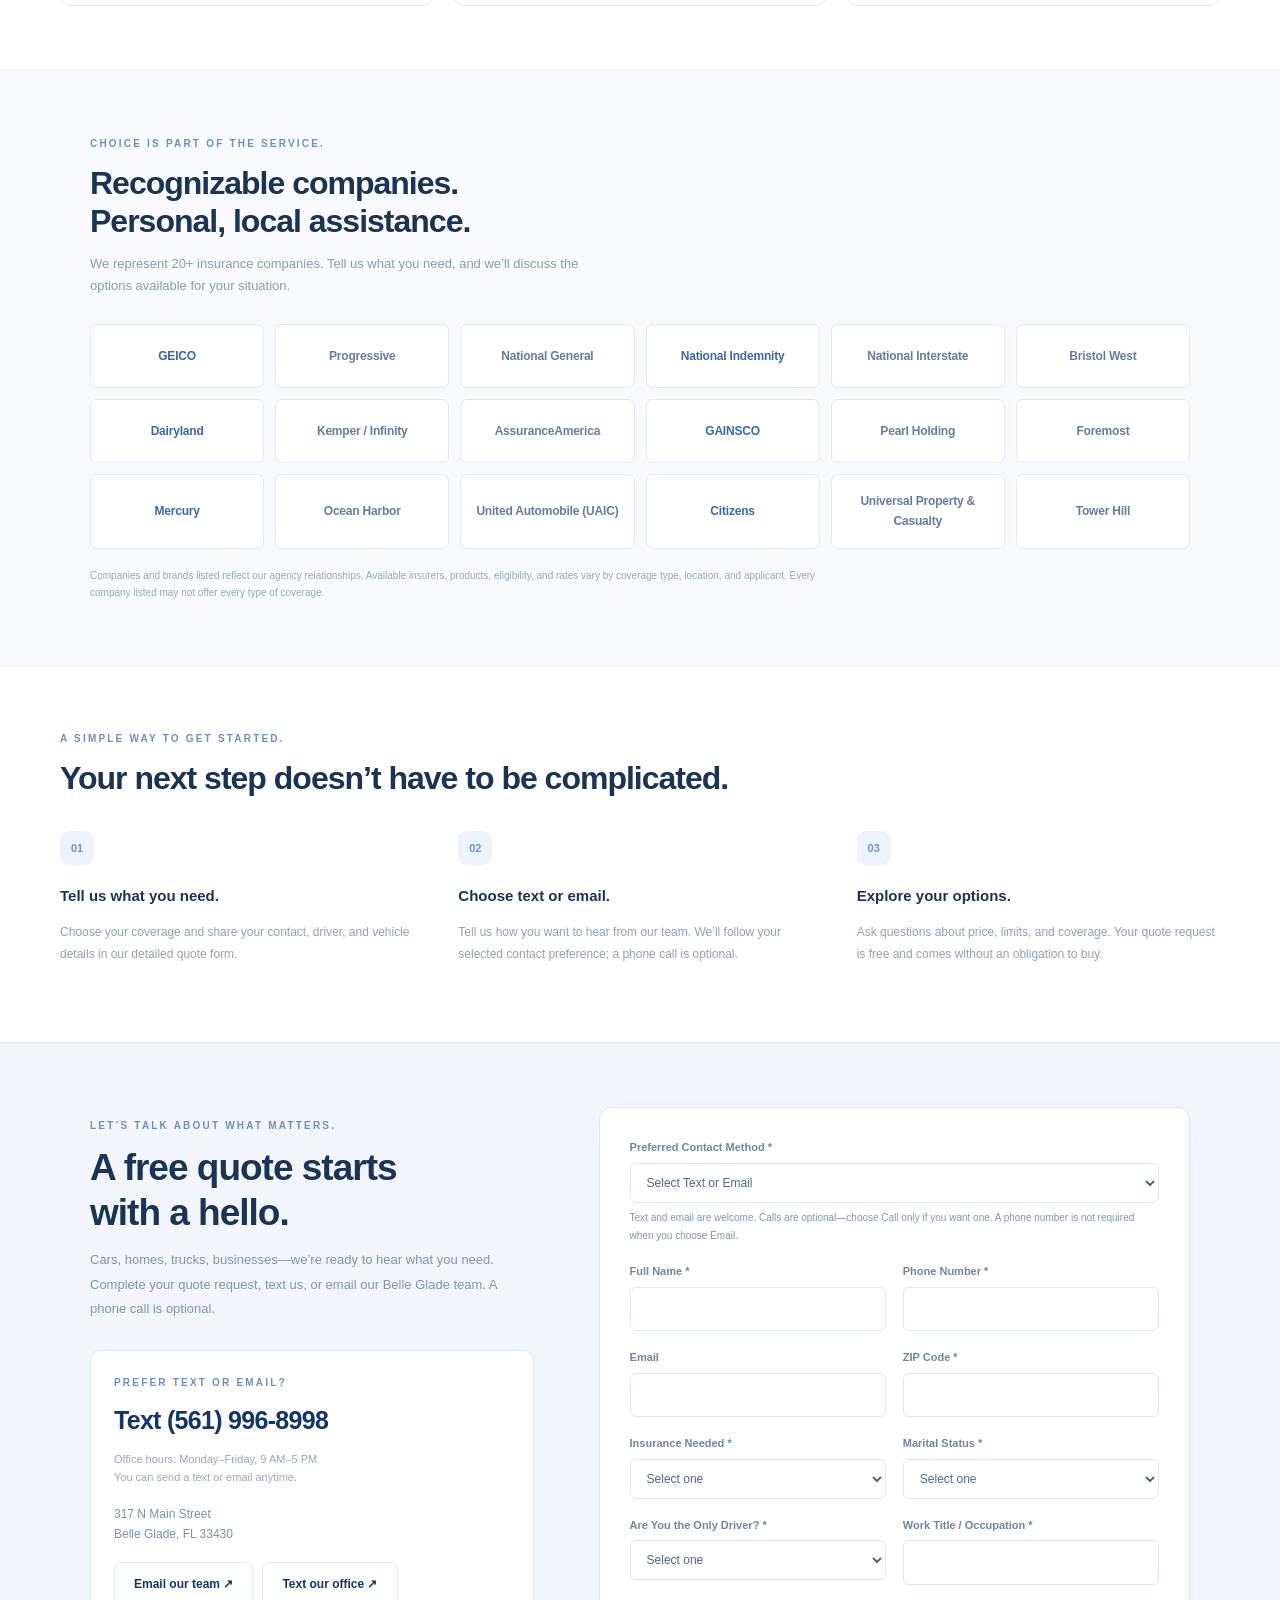
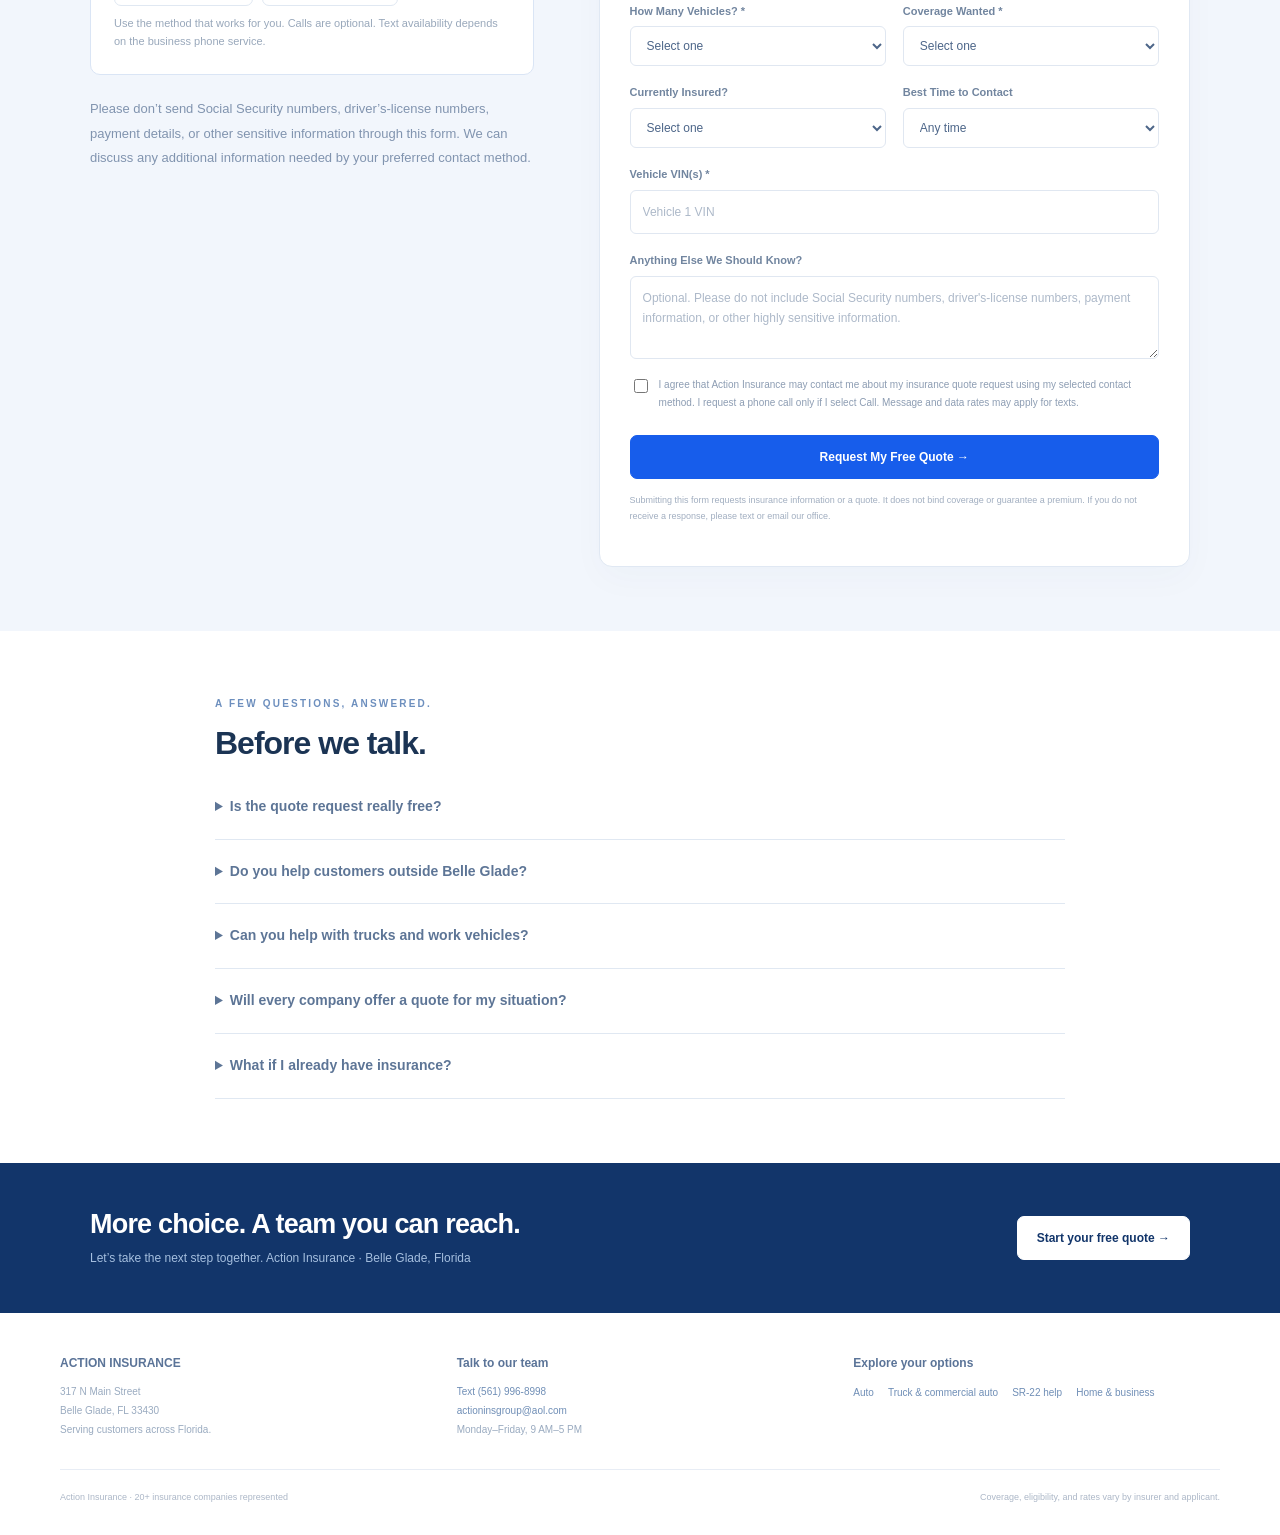
==== commit eb929bea: "Update agency representation to 20+ insurance companies" ====
--- a/index.html
+++ b/index.html
@@ -3,10 +3,10 @@
 <head>
 <meta charset="utf-8"><meta name="viewport" content="width=device-width,initial-scale=1">
 <title>Florida Auto, Home & Truck Insurance Quotes | Action Insurance</title>
-<meta name="description" content="18 insurance companies represented. One local Florida team. Request a free auto, home, business or truck insurance quote from Action Insurance in Belle Glade. Call (561) 996-8998.">
+<meta name="description" content="20+ insurance companies represented. One local Florida team. Request a free auto, home, business or truck insurance quote from Action Insurance in Belle Glade. Call (561) 996-8998.">
 <link rel="canonical" href="https://545ny9kfnb-ship-it.github.io/Action-insurance/">
 <meta name="robots" content="index,follow"><meta name="geo.region" content="US-FL"><meta name="geo.placename" content="Belle Glade">
-<meta property="og:type" content="website"><meta property="og:title" content="18 companies. One local team. | Action Insurance">
+<meta property="og:type" content="website"><meta property="og:title" content="20+ companies. One local team. | Action Insurance">
 <meta property="og:description" content="More insurance choices, with a real person to help. Request a free quote for your vehicles, home or business. Serving Florida from Belle Glade.">
 <meta property="og:url" content="https://545ny9kfnb-ship-it.github.io/Action-insurance/">
 <script type="application/ld+json">{"@context":"https://schema.org","@type":"InsuranceAgency","name":"Action Insurance","url":"https://545ny9kfnb-ship-it.github.io/Action-insurance/","telephone":"+1-561-996-8998","email":"actioninsgroup@aol.com","address":{"@type":"PostalAddress","streetAddress":"317 N Main Street","addressLocality":"Belle Glade","addressRegion":"FL","postalCode":"33430","addressCountry":"US"},"areaServed":{"@type":"State","name":"Florida"},"openingHoursSpecification":[{"@type":"OpeningHoursSpecification","dayOfWeek":["Monday","Tuesday","Wednesday","Thursday","Friday"],"opens":"09:00","closes":"17:00"}]}</script>
@@ -22,8 +22,8 @@
 <div class="topline"><div class="wrap"><span>Belle Glade roots. Florida reach.</span><span>Text or email our team · Mon–Fri, 9 AM–5 PM · <a href="sms:+15619968998">Text (561) 996-8998</a></span></div></div>
 <header class="wrap nav"><a href="./" class="brand" aria-label="Action Insurance home"><svg viewBox="0 0 44 48" aria-hidden="true"><path d="M22 2 41 9v14c0 12-11 20-19 24C14 43 3 35 3 23V9Z" fill="#175deb"/><path d="m12 23 7 7 14-17" fill="none" stroke="#fff" stroke-width="4" stroke-linecap="round" stroke-linejoin="round"/></svg><span>ACTION<small>INSURANCE</small></span></a><nav class="navlinks" aria-label="Main navigation"><a href="#coverage-options">Coverage</a><a href="#companies">Our companies</a><a href="#how-it-works">How it works</a><a href="#quote" class="button primary">Get a free quote <span>↗</span></a></nav></header>
 <main id="main-content">
-<section class="hero"><div class="wrap"><div class="hero-copy"><div class="eyebrow">MORE CHOICE. A PERSONAL CONVERSATION.</div><h1>Life moves.<br>Business moves.<br><span>We help you<br>move protected.</span></h1><p>From your first car to your working fleet, let’s talk about coverage that fits. We represent <strong>18 insurance companies</strong> and help customers across Florida explore their options.</p><div class="actions"><a class="button primary" href="#quote">Request your free quote →</a><a class="button" href="sms:+15619968998">Text our team</a><a class="button" href="mailto:actioninsgroup@aol.com?subject=Insurance%20quote%20request">Email our team</a></div><p class="hero-note"><span>✓</span> Free, no-obligation quote request · A real Florida team</p></div><aside class="choice-card"><div class="eyebrow">YOUR OPTIONS START HERE</div><div class="choice-number">18<span style="font-size:28px;letter-spacing:0;color:#8eb6ed">.</span></div><h2>Insurance companies.<br>One local team to talk to.</h2><p>Tell us what you drive, what you own, or how your business works. We’ll help you explore available coverage options and take the next step.</p><div class="choice-list"><span>Auto</span><span>Truck &amp; commercial auto</span><span>Home</span><span>Business</span><span>SR-22 help</span></div></aside></div></section>
-<div class="wrap trustbar"><div class="trustitem"><span class="trusticon">↗</span><div><strong>More options to explore</strong><small>18 insurance companies represented</small></div></div><div class="trustitem"><span class="trusticon">◎</span><div><strong>Here in Florida. Here for you.</strong><small>Based in Belle Glade, serving the state</small></div></div><div class="trustitem"><span class="trusticon">✓</span><div><strong>Start with a free quote</strong><small>A conversation, without the obligation</small></div></div></div>
+<section class="hero"><div class="wrap"><div class="hero-copy"><div class="eyebrow">MORE CHOICE. A PERSONAL CONVERSATION.</div><h1>Life moves.<br>Business moves.<br><span>We help you<br>move protected.</span></h1><p>From your first car to your working fleet, let’s talk about coverage that fits. We represent <strong>20+ insurance companies</strong> and help customers across Florida explore their options.</p><div class="actions"><a class="button primary" href="#quote">Request your free quote →</a><a class="button" href="sms:+15619968998">Text our team</a><a class="button" href="mailto:actioninsgroup@aol.com?subject=Insurance%20quote%20request">Email our team</a></div><p class="hero-note"><span>✓</span> Free, no-obligation quote request · A real Florida team</p></div><aside class="choice-card"><div class="eyebrow">YOUR OPTIONS START HERE</div><div class="choice-number">20<span style="font-size:28px;letter-spacing:0;color:#8eb6ed">+</span></div><h2>Insurance companies.<br>One local team to talk to.</h2><p>Tell us what you drive, what you own, or how your business works. We’ll help you explore available coverage options and take the next step.</p><div class="choice-list"><span>Auto</span><span>Truck &amp; commercial auto</span><span>Home</span><span>Business</span><span>SR-22 help</span></div></aside></div></section>
+<div class="wrap trustbar"><div class="trustitem"><span class="trusticon">↗</span><div><strong>More options to explore</strong><small>20+ insurance companies represented</small></div></div><div class="trustitem"><span class="trusticon">◎</span><div><strong>Here in Florida. Here for you.</strong><small>Based in Belle Glade, serving the state</small></div></div><div class="trustitem"><span class="trusticon">✓</span><div><strong>Start with a free quote</strong><small>A conversation, without the obligation</small></div></div></div>
 <section class="section wrap" id="coverage-options"><div class="section-head"><div><div class="eyebrow">FOR THE ROAD. FOR HOME. FOR WHAT’S NEXT.</div><h2>What would you like to protect?</h2><p class="section-sub">Personal and business coverage, with someone to help you ask the right questions.</p></div><a class="button" href="#quote">Let’s find your next step →</a></div><div class="coverage-grid">
 <article class="coverage-card featured"><span class="tag">FOR YOUR BUSINESS</span><div class="coverage-icon">↗</div><h3>Truck &amp; commercial auto</h3><p>Your vehicles keep your business moving. Talk to us about trucks, work vehicles, and commercial auto quote options.</p><a href="commercial-auto-insurance.html">Explore truck coverage →</a></article>
 <article class="coverage-card"><div class="coverage-icon">◇</div><h3>Car &amp; auto</h3><p>Buying a car, reviewing a policy, or looking at new options? Start with a conversation about your vehicle and coverage needs.</p><a href="auto-insurance.html">Explore auto insurance →</a></article>
@@ -31,7 +31,7 @@
 <article class="coverage-card"><div class="coverage-icon">▤</div><h3>Business insurance</h3><p>Tell us about your operations, property, and day-to-day work. We’ll help you explore available insurance options.</p><a href="#quote" data-coverage="Business Insurance">Start a business quote →</a></article>
 <article class="coverage-card"><div class="coverage-icon">✓</div><h3>SR-22 assistance</h3><p>Have a filing requirement? Bring your notice and let’s discuss the assistance and quote options available for your situation.</p><a href="sr-22.html">Get SR-22 information →</a></article>
 <article class="coverage-card"><div class="coverage-icon">↻</div><h3>Policy reviews</h3><p>A new vehicle, a growing business, or a change at home can be a good reason to revisit your coverage with our team.</p><a href="#quote" data-coverage="Other">Let’s review your options →</a></article></div></section>
-<section class="section carrier-section" id="companies"><div class="wrap"><div class="eyebrow">CHOICE IS PART OF THE SERVICE.</div><h2>Recognizable companies.<br>Personal, local assistance.</h2><p class="section-sub">We represent 18 insurance companies. Tell us what you need, and we’ll discuss the options available for your situation.</p><div class="carrier-grid">
+<section class="section carrier-section" id="companies"><div class="wrap"><div class="eyebrow">CHOICE IS PART OF THE SERVICE.</div><h2>Recognizable companies.<br>Personal, local assistance.</h2><p class="section-sub">We represent 20+ insurance companies. Tell us what you need, and we’ll discuss the options available for your situation.</p><div class="carrier-grid">
 <div class="carrier">GEICO</div><div class="carrier">Progressive</div><div class="carrier">National General</div><div class="carrier">National Indemnity</div><div class="carrier">National Interstate</div><div class="carrier">Bristol West</div><div class="carrier">Dairyland</div><div class="carrier">Kemper / Infinity</div><div class="carrier">AssuranceAmerica</div><div class="carrier">GAINSCO</div><div class="carrier">Pearl Holding</div><div class="carrier">Foremost</div><div class="carrier">Mercury</div><div class="carrier">Ocean Harbor</div><div class="carrier">United Automobile (UAIC)</div><div class="carrier">Citizens</div><div class="carrier">Universal Property &amp; Casualty</div><div class="carrier">Tower Hill</div>
 </div><p class="carrier-note">Companies and brands listed reflect our agency relationships. Available insurers, products, eligibility, and rates vary by coverage type, location, and applicant. Every company listed may not offer every type of coverage.</p></div></section>
 <section class="section wrap" id="how-it-works"><div class="eyebrow">A SIMPLE WAY TO GET STARTED.</div><h2>Your next step doesn’t have to be complicated.</h2><div class="process"><div><div class="step-num">01</div><h3>Tell us what you need.</h3><p>Choose your coverage and share your contact, driver, and vehicle details in our detailed quote form.</p></div><div><div class="step-num">02</div><h3>Choose text or email.</h3><p>Tell us how you want to hear from our team. We’ll follow your selected contact preference; a phone call is optional.</p></div><div><div class="step-num">03</div><h3>Explore your options.</h3><p>Ask questions about price, limits, and coverage. Your quote request is free and comes without an obligation to buy.</p></div></div></section>
@@ -178,10 +178,10 @@
         <div class="status" id="formStatus" aria-live="polite"></div>
       </form>
 </div></section>
-<section class="section wrap"><div class="faq"><div class="eyebrow">A FEW QUESTIONS, ANSWERED.</div><h2>Before we talk.</h2><details><summary>Is the quote request really free?</summary><p>Yes. You can request a free, no-obligation quote. The insurer determines available coverage, eligibility, and pricing. Requesting a quote does not mean coverage is in effect.</p></details><details><summary>Do you help customers outside Belle Glade?</summary><p>Yes. Our office is in Belle Glade, and we assist customers throughout Florida. Let us know your ZIP code and the type of insurance you’re looking for.</p></details><details><summary>Can you help with trucks and work vehicles?</summary><p>Yes. Truck and commercial auto insurance are among the services we offer. Tell us about your business, vehicles, and drivers so we can discuss your needs and available options.</p></details><details><summary>Will all 18 companies offer a quote for my situation?</summary><p>Available companies vary by the coverage you need, your location, and your application. Our agency represents 18 companies, but every company may not offer every product or accept every applicant.</p></details><details><summary>What if I already have insurance?</summary><p>You can ask us to review your coverage needs and explore available options. Keep your existing coverage in place until any replacement policy and its effective date are confirmed.</p></details></div></section>
+<section class="section wrap"><div class="faq"><div class="eyebrow">A FEW QUESTIONS, ANSWERED.</div><h2>Before we talk.</h2><details><summary>Is the quote request really free?</summary><p>Yes. You can request a free, no-obligation quote. The insurer determines available coverage, eligibility, and pricing. Requesting a quote does not mean coverage is in effect.</p></details><details><summary>Do you help customers outside Belle Glade?</summary><p>Yes. Our office is in Belle Glade, and we assist customers throughout Florida. Let us know your ZIP code and the type of insurance you’re looking for.</p></details><details><summary>Can you help with trucks and work vehicles?</summary><p>Yes. Truck and commercial auto insurance are among the services we offer. Tell us about your business, vehicles, and drivers so we can discuss your needs and available options.</p></details><details><summary>Will every company offer a quote for my situation?</summary><p>Available companies vary by the coverage you need, your location, and your application. Our agency represents 20+ companies, but every company may not offer every product or accept every applicant.</p></details><details><summary>What if I already have insurance?</summary><p>You can ask us to review your coverage needs and explore available options. Keep your existing coverage in place until any replacement policy and its effective date are confirmed.</p></details></div></section>
 <section class="final-cta"><div class="wrap"><div><h2>More choice. A team you can reach.</h2><p>Let’s take the next step together. Action Insurance · Belle Glade, Florida</p></div><a class="button white" href="#quote">Start your free quote →</a></div></section>
 </main>
-<footer class="footer wrap"><div class="footer-top"><div><strong>ACTION INSURANCE</strong><p>317 N Main Street<br>Belle Glade, FL 33430<br>Serving customers across Florida.</p></div><div><strong>Talk to our team</strong><p><a href="sms:+15619968998">Text (561) 996-8998</a><br><a href="mailto:actioninsgroup@aol.com">actioninsgroup@aol.com</a><br>Monday–Friday, 9 AM–5 PM</p></div><div><strong>Explore your options</strong><div class="inline-links"><a href="auto-insurance.html">Auto</a><a href="commercial-auto-insurance.html">Truck &amp; commercial auto</a><a href="sr-22.html">SR-22 help</a><a href="#quote">Home &amp; business</a></div></div></div><div class="footer-bottom"><span>Action Insurance · 18 insurance companies represented</span><span>Coverage, eligibility, and rates vary by insurer and applicant.</span></div></footer>
+<footer class="footer wrap"><div class="footer-top"><div><strong>ACTION INSURANCE</strong><p>317 N Main Street<br>Belle Glade, FL 33430<br>Serving customers across Florida.</p></div><div><strong>Talk to our team</strong><p><a href="sms:+15619968998">Text (561) 996-8998</a><br><a href="mailto:actioninsgroup@aol.com">actioninsgroup@aol.com</a><br>Monday–Friday, 9 AM–5 PM</p></div><div><strong>Explore your options</strong><div class="inline-links"><a href="auto-insurance.html">Auto</a><a href="commercial-auto-insurance.html">Truck &amp; commercial auto</a><a href="sr-22.html">SR-22 help</a><a href="#quote">Home &amp; business</a></div></div></div><div class="footer-bottom"><span>Action Insurance · 20+ insurance companies represented</span><span>Coverage, eligibility, and rates vary by insurer and applicant.</span></div></footer>
 <div class="mobile-call"><a class="button" href="sms:+15619968998">Text us</a><a class="button" href="mailto:actioninsgroup@aol.com?subject=Insurance%20quote%20request">Email us</a><a class="button primary" href="#quote">Free quote →</a></div>
 <script>
     const form = document.getElementById('quoteForm');
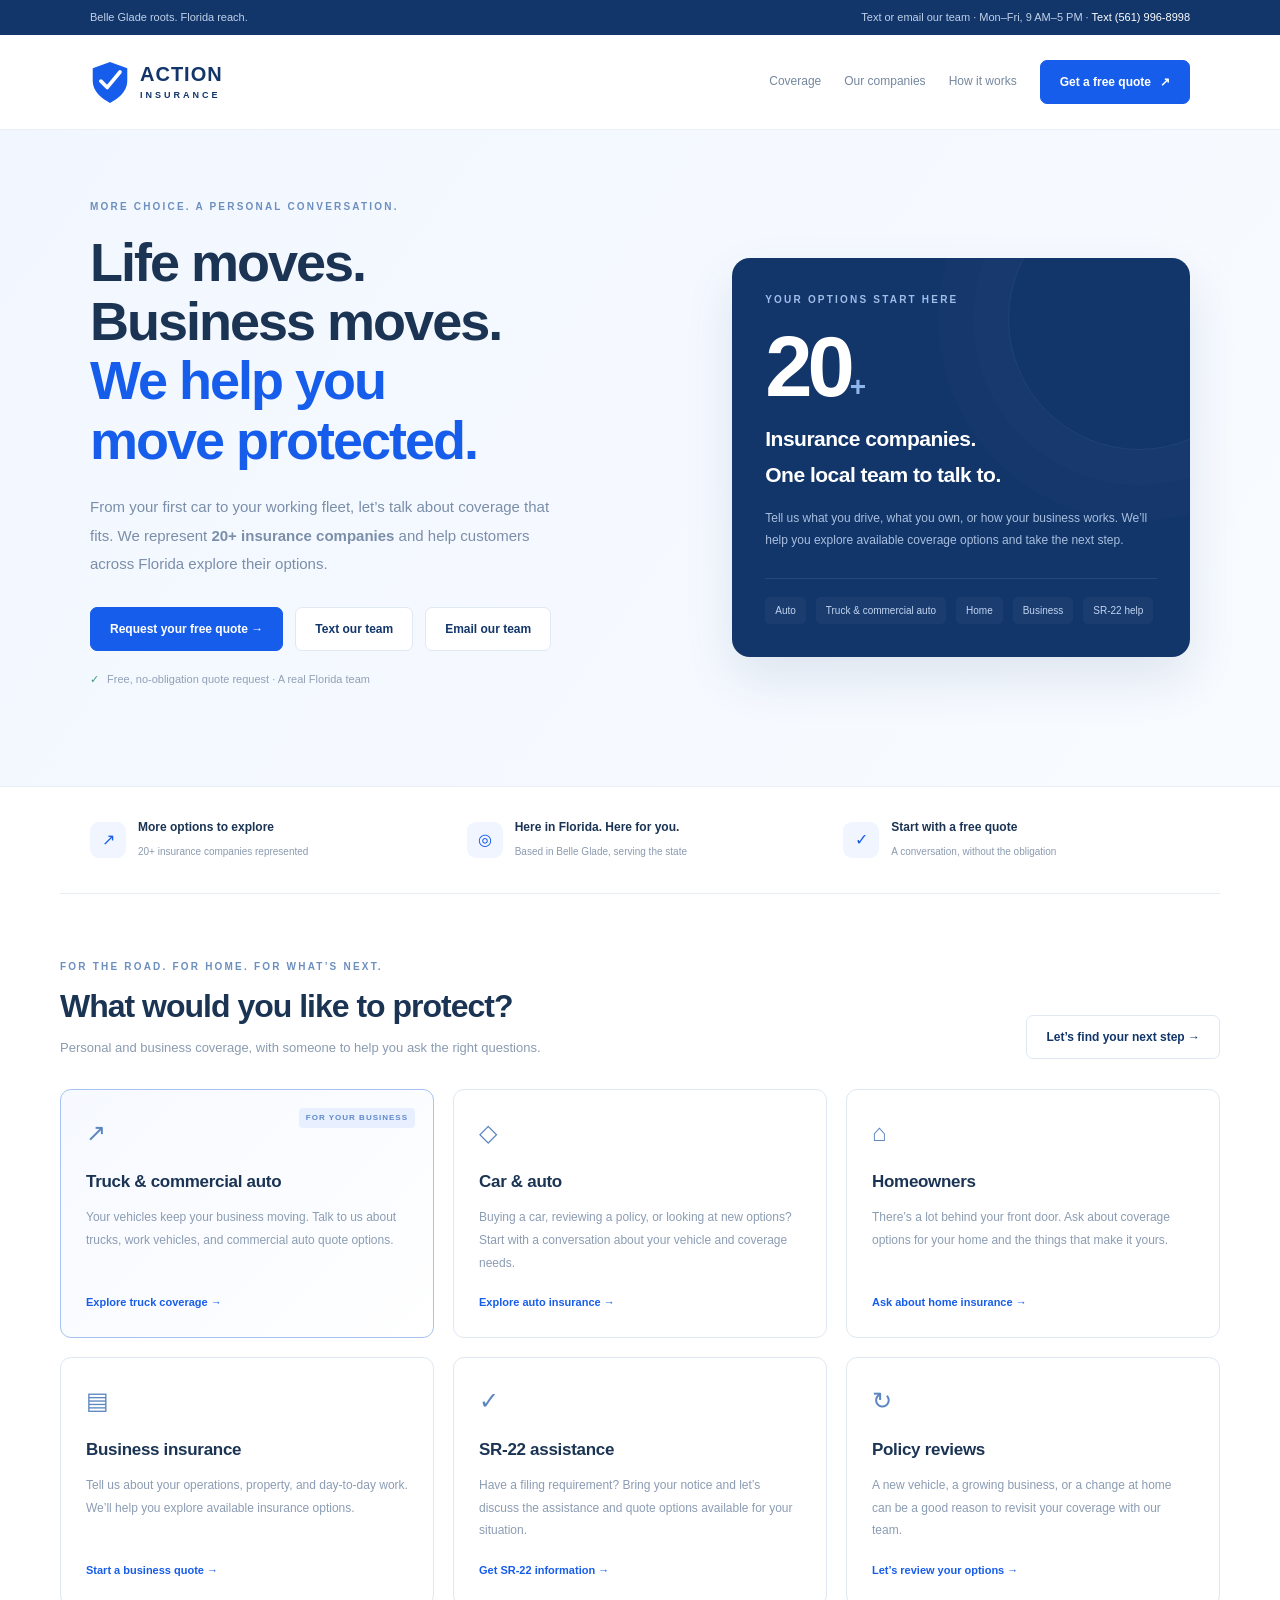
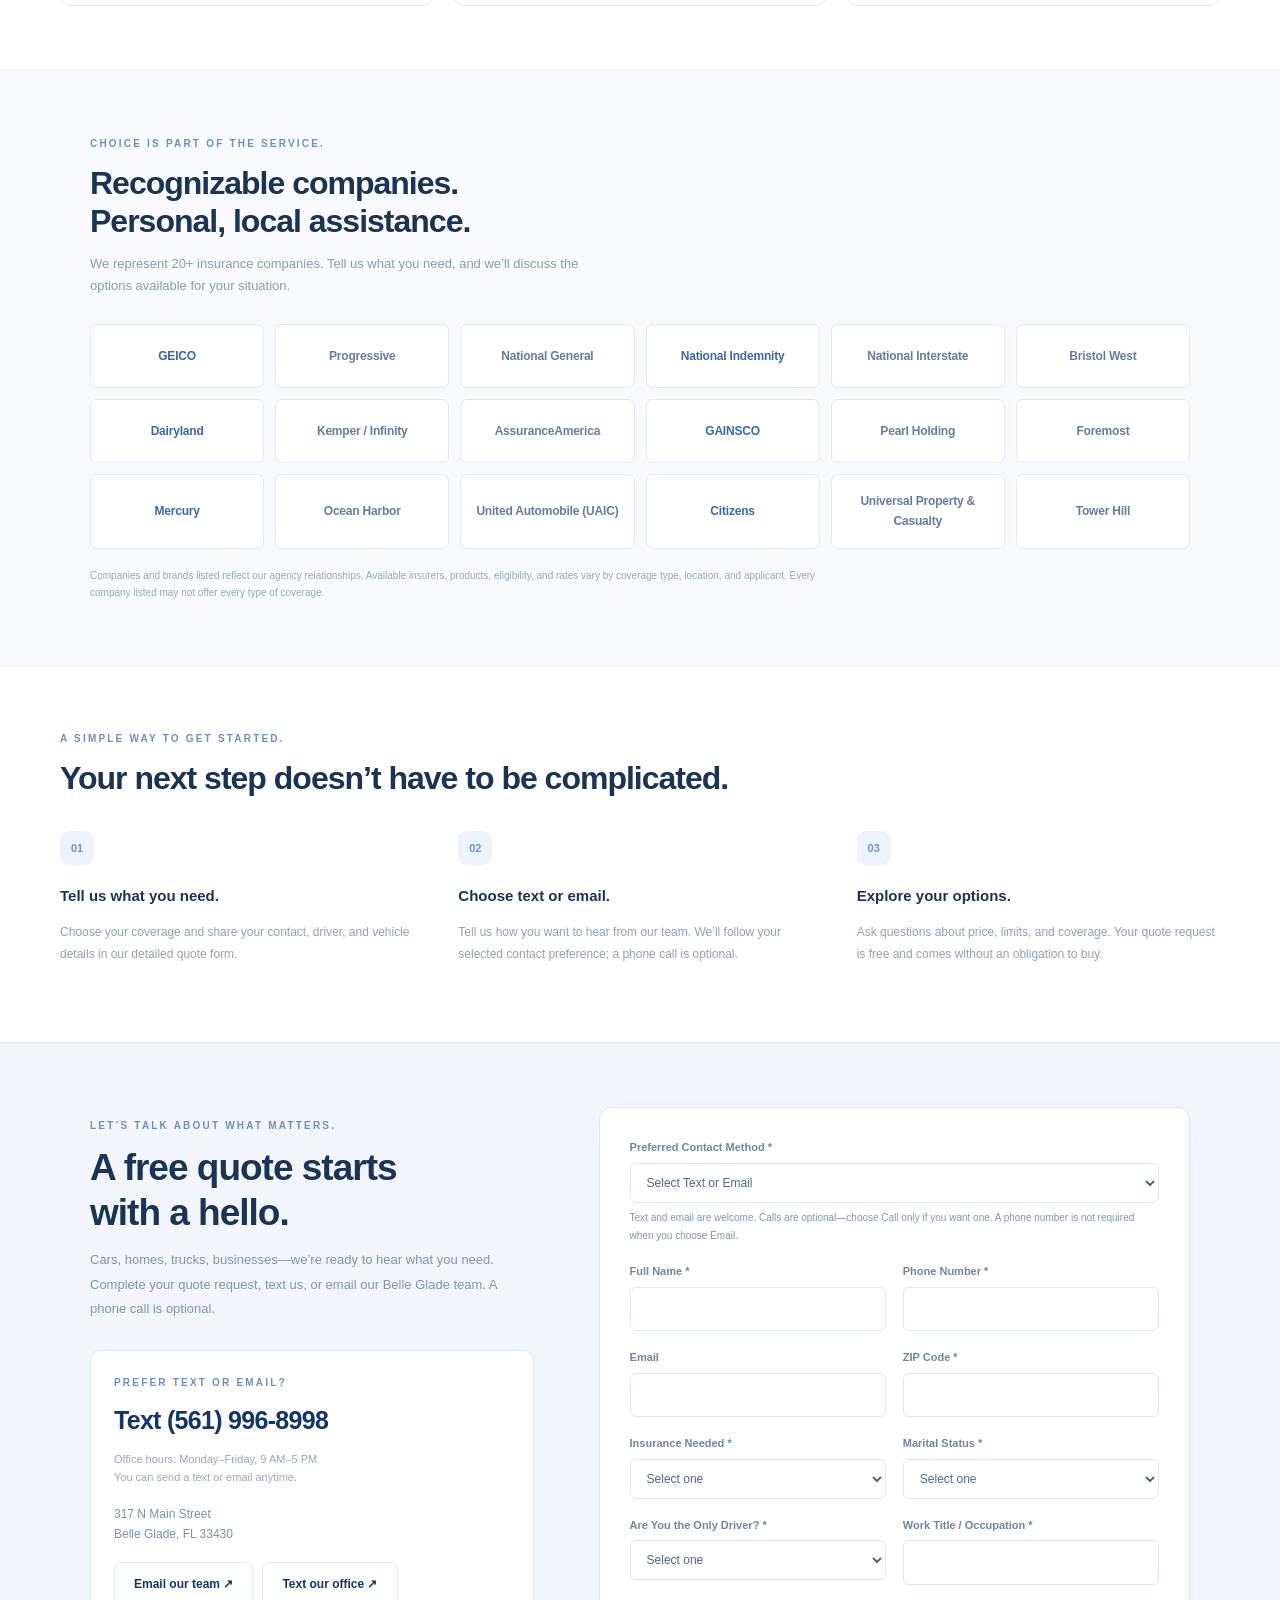
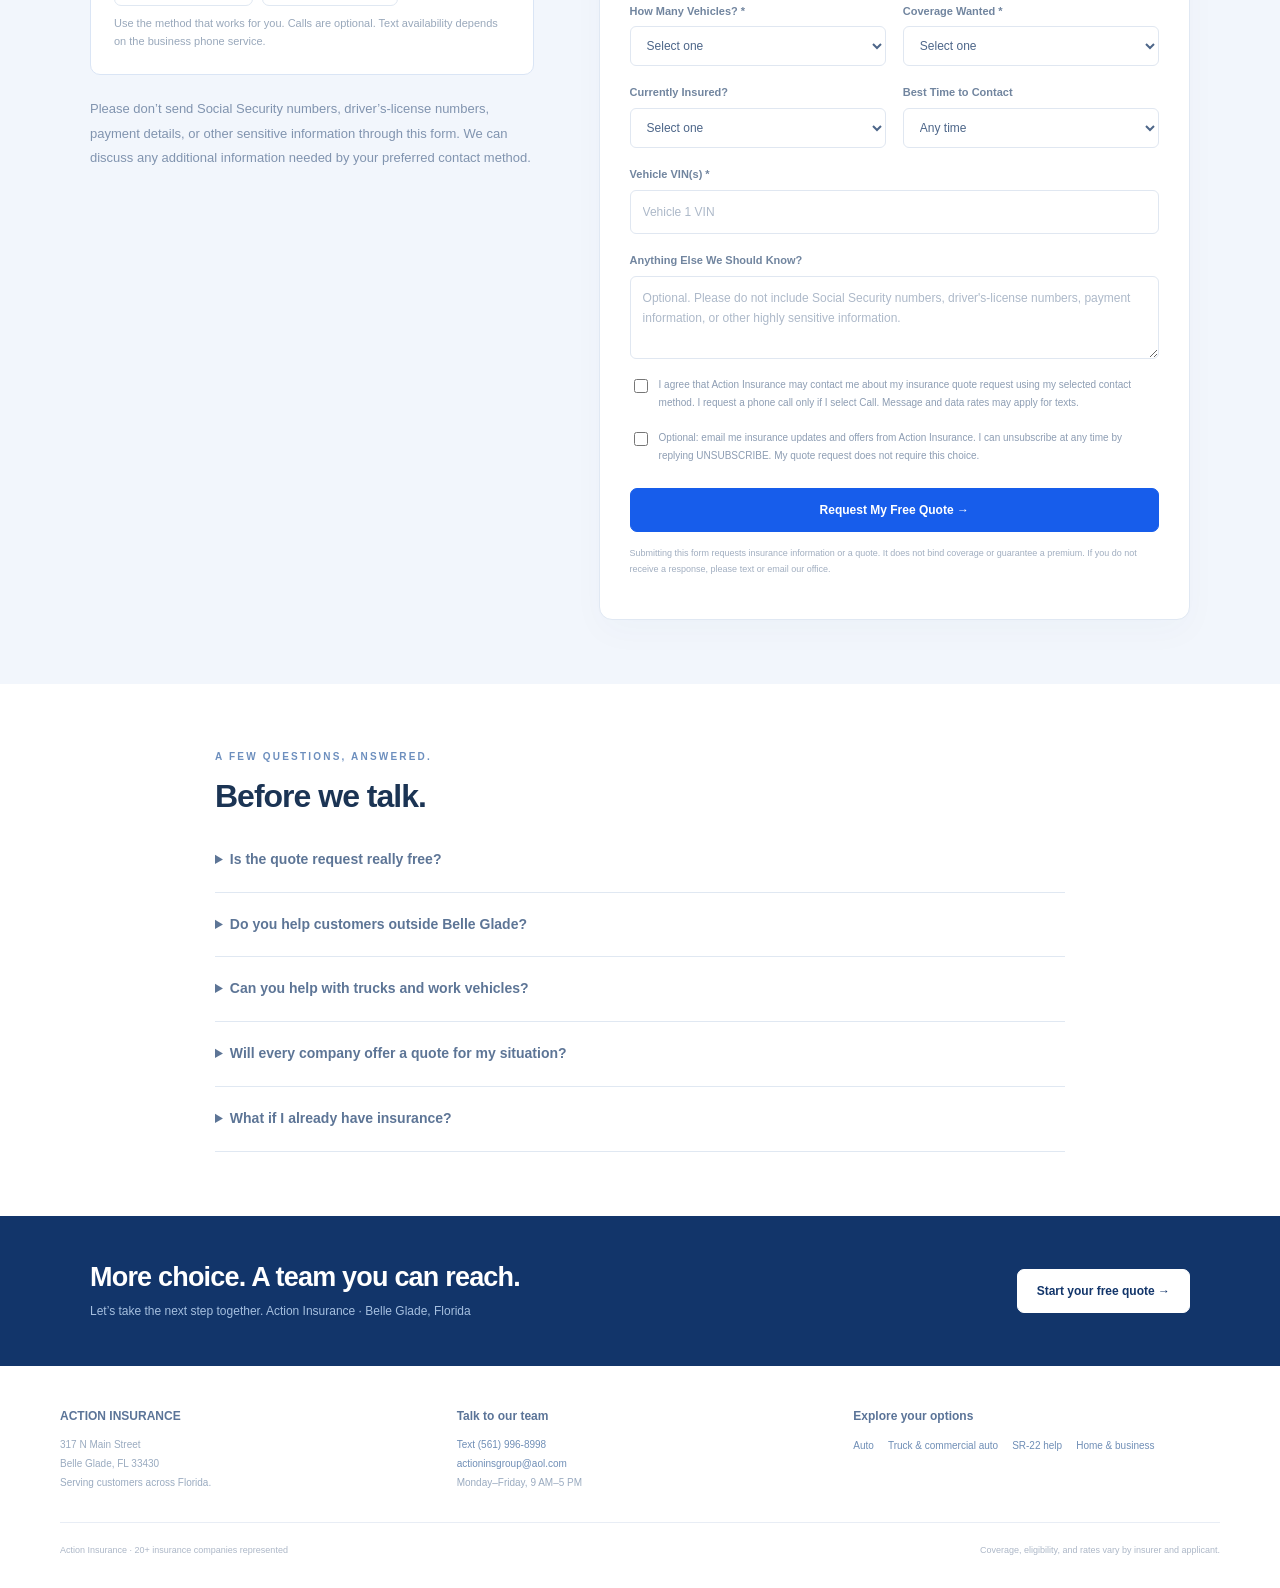
==== commit ee165dfc: "Let quote visitors optionally opt in to insurance email updates" ====
--- a/index.html
+++ b/index.html
@@ -173,6 +173,13 @@
           <span>I agree that Action Insurance may contact me about my insurance quote request using my selected contact method. I request a phone call only if I select Call. Message and data rates may apply for texts.</span>
         </label>
 
+        <label class="check">
+          <input type="checkbox" id="marketingEmailOptIn" name="Marketing Email Opt-In" value="Yes - insurance email updates from Action Insurance">
+          <span>Optional: email me insurance updates and offers from Action Insurance. I can unsubscribe at any time by replying UNSUBSCRIBE. My quote request does not require this choice.</span>
+        </label>
+        <input type="hidden" id="marketingOptInRecordedAt" name="Marketing Opt-In Recorded At" value="Not subscribed">
+        <input type="hidden" name="Marketing Opt-In Wording" value="Optional: email me insurance updates and offers from Action Insurance. I can unsubscribe at any time by replying UNSUBSCRIBE. My quote request does not require this choice. Version 2026-10-31.">
+
         <button class="button primary submit" type="submit">Request My Free Quote →</button>
         <div class="form-note">Submitting this form requests insurance information or a quote. It does not bind coverage or guarantee a premium. If you do not receive a response, please text or email our office.</div>
         <div class="status" id="formStatus" aria-live="polite"></div>
@@ -240,6 +247,7 @@
 
     // Submit normally so FormSubmit can display its activation or error page.
     form.addEventListener('submit', function() {
+      document.getElementById('marketingOptInRecordedAt').value = document.getElementById('marketingEmailOptIn').checked ? new Date().toISOString() : 'Not subscribed';
       statusEl.textContent = 'Opening secure form submission service...';
     });
   </script>
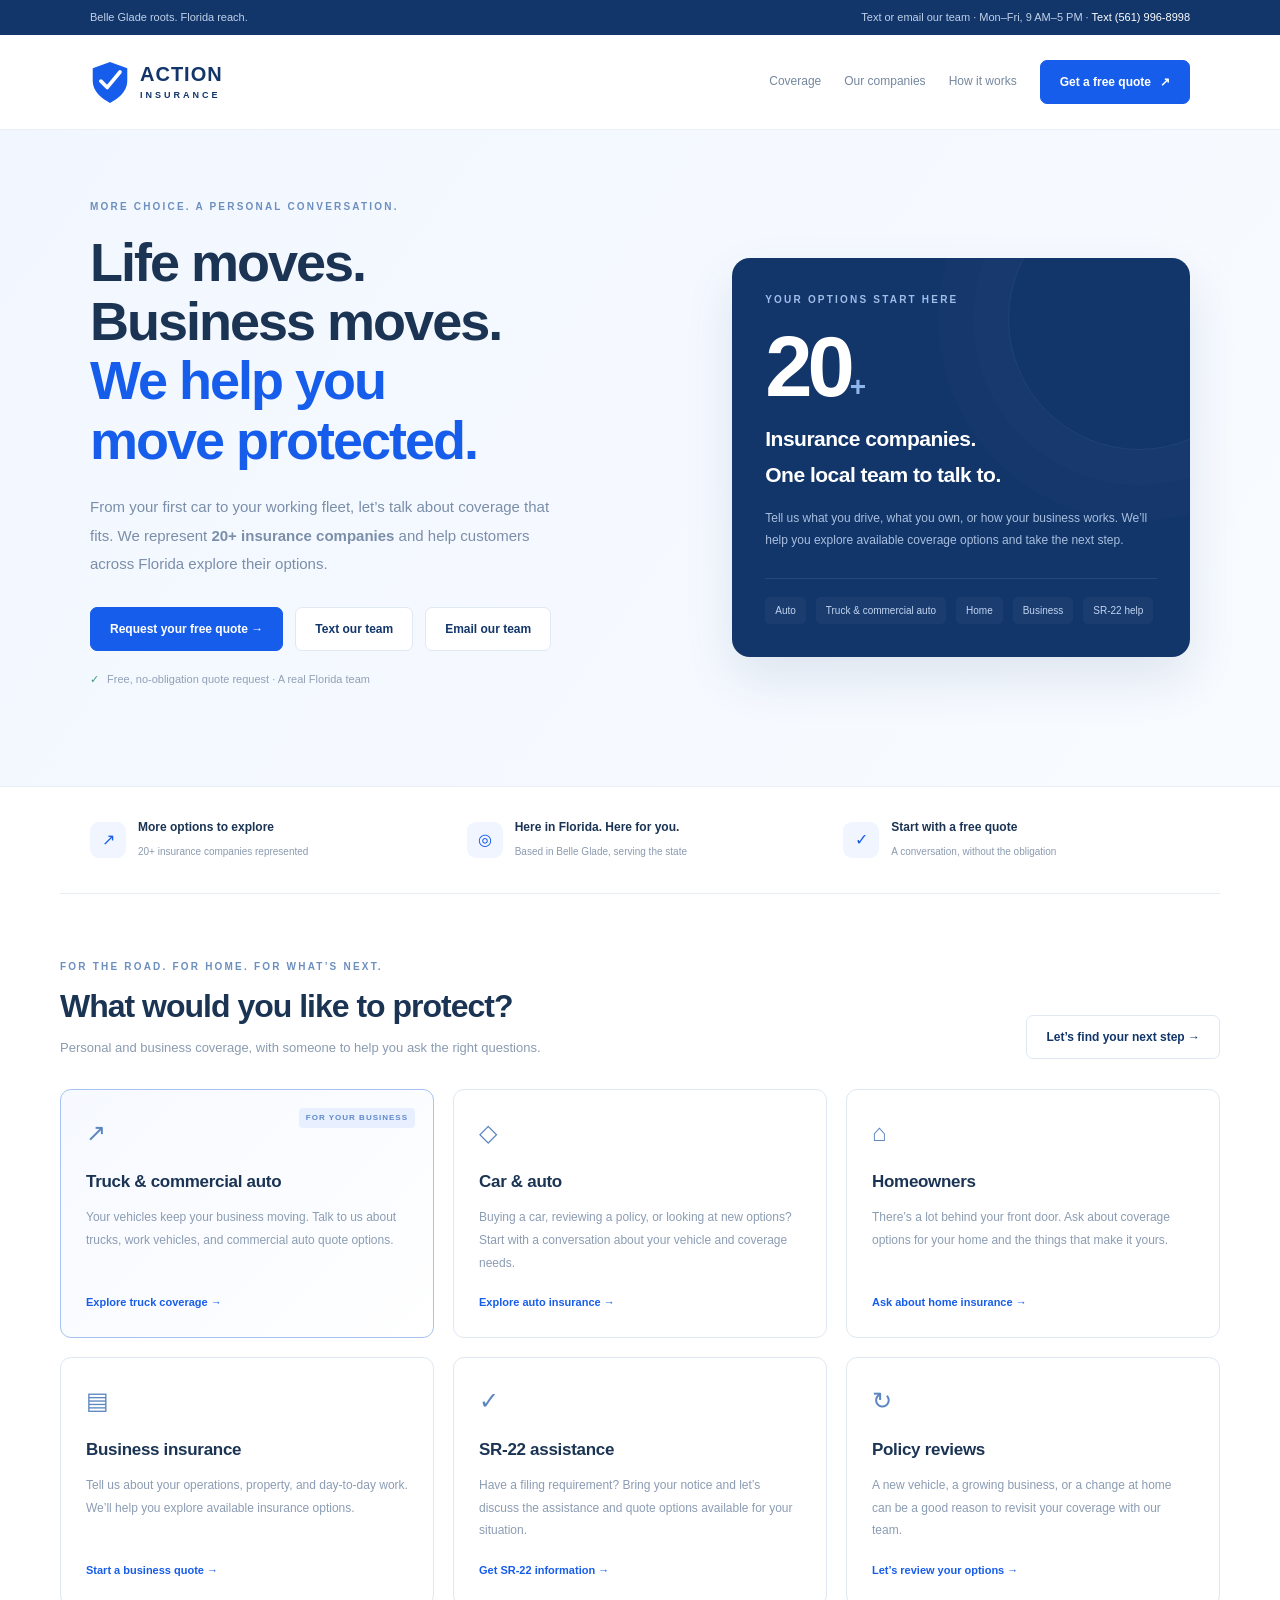
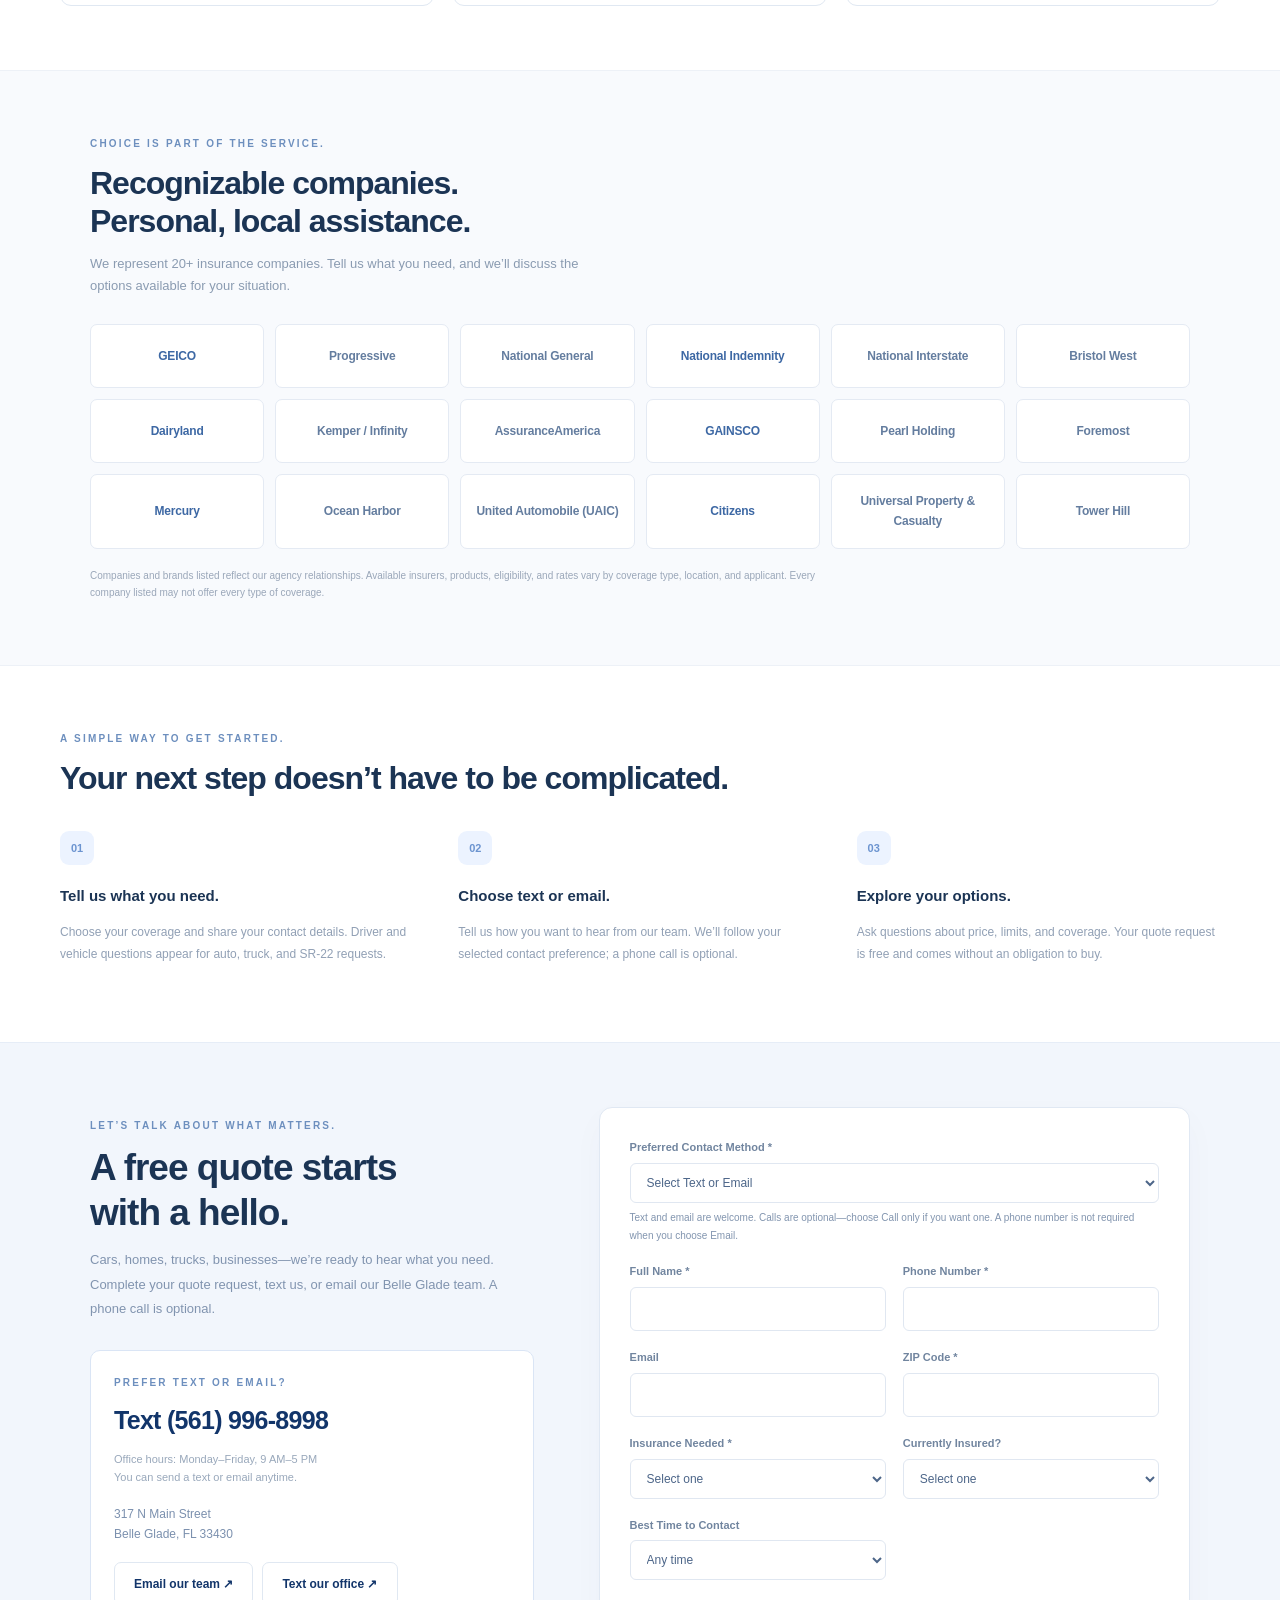
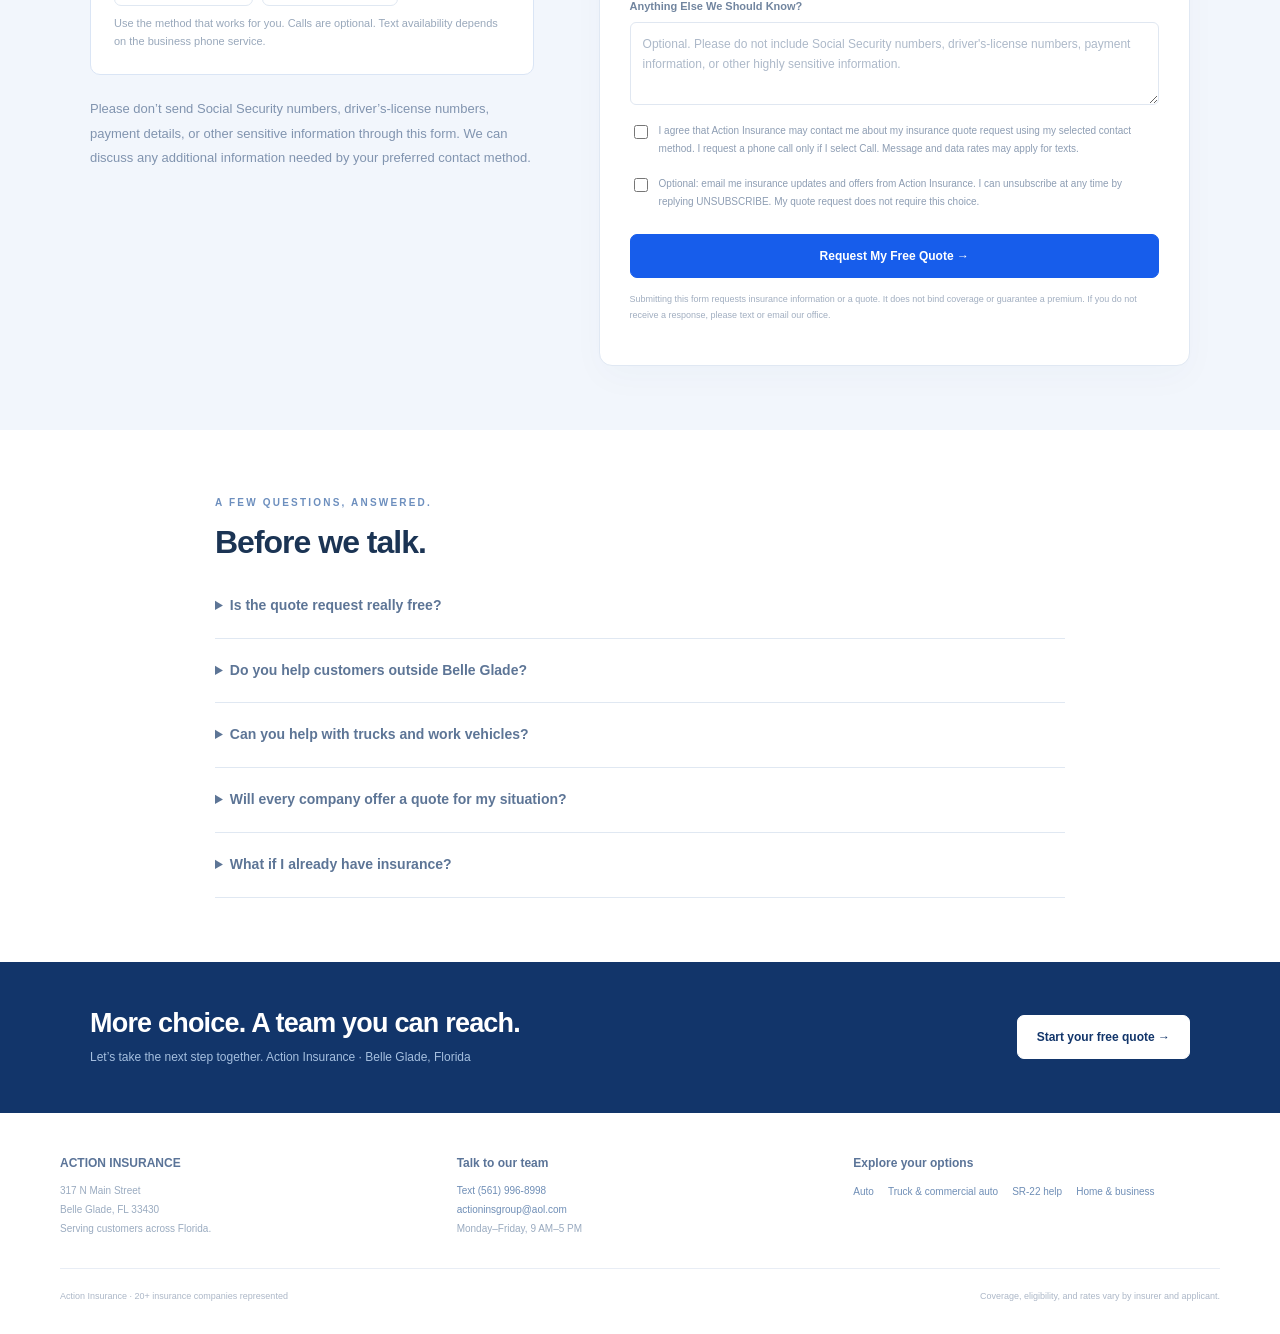
==== commit 1f86ce1b: "Match quote form questions to the selected coverage" ====
--- a/index.html
+++ b/index.html
@@ -11,6 +11,7 @@
 <meta property="og:url" content="https://545ny9kfnb-ship-it.github.io/Action-insurance/">
 <script type="application/ld+json">{"@context":"https://schema.org","@type":"InsuranceAgency","name":"Action Insurance","url":"https://545ny9kfnb-ship-it.github.io/Action-insurance/","telephone":"+1-561-996-8998","email":"actioninsgroup@aol.com","address":{"@type":"PostalAddress","streetAddress":"317 N Main Street","addressLocality":"Belle Glade","addressRegion":"FL","postalCode":"33430","addressCountry":"US"},"areaServed":{"@type":"State","name":"Florida"},"openingHoursSpecification":[{"@type":"OpeningHoursSpecification","dayOfWeek":["Monday","Tuesday","Wednesday","Thursday","Friday"],"opens":"09:00","closes":"17:00"}]}</script>
 <style>
+.field[hidden]{display:none}
 :root{--navy:#12356a;--blue:#175deb;--text:#1b3454;--muted:#75869c;--line:#e0e8f2;--pale:#f3f7fd}*{box-sizing:border-box}html{scroll-behavior:smooth;scroll-padding-top:30px}body{margin:0;color:var(--text);background:#fff;font:15px/1.7 'Segoe UI',Arial,sans-serif}a{color:var(--blue);text-decoration:none}button,input,textarea,select{font:inherit}a:focus-visible,button:focus-visible,input:focus-visible,select:focus-visible,textarea:focus-visible{outline:3px solid #eab867;outline-offset:4px}.skip{position:absolute;left:-9999px}.skip:focus{left:20px;top:20px;background:#fff;z-index:5;padding:12px}.wrap{max-width:1160px;padding:0 30px;margin:0 auto}.topline{background:var(--navy);color:#c0d1e9;font-size:11px;padding:8px 0}.topline .wrap{display:flex;justify-content:space-between}.topline a{color:white}.nav{display:flex;justify-content:space-between;align-items:center;gap:22px;padding-top:25px;padding-bottom:25px}.brand{display:flex;align-items:center;gap:10px;color:var(--navy);font-weight:800;font-size:20px;letter-spacing:1px;line-height:1.1}.brand small{display:block;font-size:9px;font-weight:600;letter-spacing:3px;margin-top:6px}.brand svg{width:40px;height:44px}.navlinks{display:flex;align-items:center;gap:23px;font-size:12px}.navlinks>a{color:#75879f}.button{border:1px solid var(--line);border-radius:7px;padding:12px 19px;display:inline-flex;align-items:center;justify-content:center;gap:9px;font-size:12px;font-weight:650;background:#fff;color:var(--navy);cursor:pointer;line-height:1.5;transition:.15s}.button:hover{transform:translateY(-1px);box-shadow:0 4px 15px #1c4c8b10}.button.primary{background:var(--blue);border-color:var(--blue);color:white}.button.white{background:white;color:var(--navy);border-color:white}.eyebrow{font-size:10px;font-weight:700;letter-spacing:2.2px;text-transform:uppercase;color:#6d8fbe;margin-bottom:18px}.hero{background:linear-gradient(125deg,#f2f7ff,#f8fbff);border-top:1px solid #eaf0fa;border-bottom:1px solid #eaf0fa;overflow:hidden}.hero .wrap{display:grid;grid-template-columns:1.25fr 1fr;gap:70px;align-items:center;padding-top:68px;padding-bottom:68px}.hero h1{font-size:54px;line-height:1.1;letter-spacing:-2px;font-weight:650;margin:0 0 23px}.hero h1 span{color:var(--blue)}.hero-copy>p{color:#7a8ea9;max-width:465px;font-size:15px;line-height:1.9;margin:0 0 28px}.actions{display:flex;gap:12px;flex-wrap:wrap}.hero-note{margin-top:18px!important;font-size:11px!important;color:#91a0b5!important}.hero-note span{color:#3a9b79;margin-right:5px}.choice-card{background:var(--navy);color:#fff;border-radius:18px;padding:33px;position:relative;overflow:hidden;box-shadow:0 22px 50px #12356a1b}.choice-card:before{content:'';position:absolute;width:260px;height:260px;border:1px solid #ffffff10;border-radius:50%;right:-80px;top:-70px;box-shadow:0 0 0 35px #ffffff03,0 0 0 70px #ffffff03}.choice-card .eyebrow{color:#a0bde8;margin-bottom:16px}.choice-number{font-size:85px;line-height:1;font-weight:600;letter-spacing:-5px;position:relative}.choice-card h2{font-size:21px;margin:12px 0 14px;font-weight:550;letter-spacing:-.5px}.choice-card p{font-size:12px;color:#a8bfdf;line-height:1.9;margin:0 0 26px}.choice-list{border-top:1px solid #ffffff17;padding-top:18px;display:flex;gap:10px;flex-wrap:wrap;color:#c2d5f2;font-size:10px}.choice-list span{background:#ffffff09;padding:5px 10px;border-radius:5px}.trustbar{display:grid;grid-template-columns:repeat(3,1fr);gap:30px;padding-top:30px;padding-bottom:30px;border-bottom:1px solid #e8edf5}.trustitem{display:flex;gap:12px;align-items:center}.trusticon{height:36px;width:36px;background:#f0f5ff;border-radius:9px;display:grid;place-items:center;color:var(--blue);font-size:16px;flex-shrink:0}.trustitem strong{display:block;font-size:12px;font-weight:650}.trustitem small{font-size:10px;color:#8a9ab0}.section{padding:64px 0}.section-head{display:flex;justify-content:space-between;align-items:flex-end;gap:30px;margin-bottom:30px}.section h2{font-size:32px;line-height:1.2;letter-spacing:-1px;margin:0 0 12px;font-weight:600}.section .eyebrow{margin-bottom:12px}.section-sub{color:#8a9bb1;font-size:13px;margin:0;max-width:510px}.coverage-grid{display:grid;grid-template-columns:repeat(3,1fr);gap:19px}.coverage-card{border:1px solid var(--line);border-radius:11px;padding:25px;display:flex;flex-direction:column;position:relative}.coverage-card.featured{border-color:#a8c3f1;background:linear-gradient(135deg,#f6f9ff,#fff)}.coverage-icon{font-size:24px;line-height:1.5;margin-bottom:17px;color:#5c86c0}.coverage-card h3{font-size:17px;letter-spacing:-.3px;margin:0 0 9px;font-weight:600}.coverage-card p{font-size:12px;color:#8b9cb3;line-height:1.9;margin:0 0 19px}.coverage-card a{font-size:11px;font-weight:600;margin-top:auto}.tag{position:absolute;top:18px;right:18px;background:#e8f0ff;color:#5f88c9;border-radius:4px;padding:3px 7px;font-size:8px;letter-spacing:1px;font-weight:600}.carrier-section{background:#f8fafd;border-top:1px solid #edf1f7;border-bottom:1px solid #edf1f7}.carrier-grid{display:grid;grid-template-columns:repeat(6,1fr);gap:11px;margin-top:27px}.carrier{background:#fff;border:1px solid #e4eaf3;border-radius:7px;padding:16px 9px;text-align:center;display:grid;place-items:center;min-height:64px;font-size:12px;font-weight:650;color:#647d9f;letter-spacing:-.2px}.carrier:nth-child(3n+1){color:#3d68a4}.carrier-note{font-size:10px;color:#9aa7b9;margin:18px 0 0;max-width:760px}.process{display:grid;grid-template-columns:repeat(3,1fr);gap:35px;margin-top:34px}.step-num{height:34px;width:34px;background:#ecf3ff;color:#6c94d0;display:grid;place-items:center;border-radius:9px;font-size:11px;font-weight:650;margin-bottom:18px}.process h3{font-size:15px;margin:0 0 9px}.process p{font-size:12px;line-height:1.9;color:#91a0b5}.quote-section{background:#f2f6fc;border-top:1px solid #e6edf7}.quote-layout{display:grid;grid-template-columns:.9fr 1.2fr;gap:65px;align-items:start}.quote-intro{padding-top:10px}.quote-intro h2{font-size:37px}.quote-intro>p{color:#8194af;font-size:13px;line-height:1.9}.contact-box{border:1px solid #dae5f5;background:#fff;border-radius:10px;padding:23px;margin-top:28px}.contact-box .phone{font-size:25px;font-weight:650;letter-spacing:-.7px;color:var(--navy)}.contact-box p{font-size:11px;color:#99a8bb;margin:8px 0 0}.contact-box .address{font-size:12px;color:#7b90ae;margin:17px 0}.contact-box .actions{gap:9px}.quote-form{background:#fff;border:1px solid #e0e8f3;border-radius:13px;padding:30px;box-shadow:0 12px 35px #17376307}.quote-form h3{font-size:18px;font-weight:600;letter-spacing:-.4px;margin:0 0 5px}.quote-form>p{font-size:11px;color:#91a0b6;margin:0 0 24px}.form-grid{display:grid;grid-template-columns:1fr 1fr;gap:17px}.field{display:flex;flex-direction:column;gap:6px}.field.full{grid-column:1/-1}.field label{font-size:11px;font-weight:550;color:#71859f}input,select,textarea{width:100%;border:1px solid #e0e7f1;border-radius:6px;padding:11px 12px;color:#4d6689;background:white;font-size:12px;min-width:0}input::placeholder,textarea::placeholder{color:#adb9c9}textarea{resize:vertical;min-height:83px}.check{display:flex;align-items:flex-start;gap:8px;font-size:10px;color:#8d9db3;line-height:1.8;margin:17px 0}.check input{width:14px;height:14px;flex-shrink:0;accent-color:#175deb;margin-top:3px}.submit{width:100%;margin-top:6px}.form-note{font-size:9px;color:#a1aec0;line-height:1.8;margin:13px 0 0}.commercial-fields{display:none;grid-column:1/-1}.commercial-fields.visible{display:grid;grid-template-columns:1fr 1fr;gap:17px}.faq{max-width:850px;margin:auto}.faq details{border-bottom:1px solid var(--line);padding:20px 0}.faq summary{cursor:pointer;font-size:14px;font-weight:550;color:#5d7596}.faq details p{font-size:12px;color:#92a2b8;line-height:1.9;margin:15px 0 0}.final-cta{background:var(--navy);padding:45px 0;color:#fff}.final-cta .wrap{display:flex;align-items:center;justify-content:space-between;gap:30px}.final-cta h2{font-size:27px;line-height:1.2;letter-spacing:-.8px;font-weight:550;margin:0 0 8px}.final-cta p{font-size:12px;color:#a5bfdf;margin:0}.footer{padding:40px 0 30px;color:#9aabc0;font-size:10px}.footer-top{display:grid;grid-template-columns:1fr 1fr 1fr;gap:30px;margin-bottom:30px}.footer strong{color:#5b7498;font-weight:650;font-size:12px}.footer p{margin:8px 0 0;line-height:1.9}.footer a{color:#6f8eb6}.footer-bottom{border-top:1px solid #e8edf5;padding-top:20px;font-size:9px;color:#acb7c7;display:flex;gap:30px;justify-content:space-between}.mobile-call{display:none}.status{font-size:12px;color:var(--blue);margin-top:12px}.privacy-note{font-size:10px;line-height:1.8;color:#97a6ba;margin-top:22px}.inline-links{display:flex;gap:14px;flex-wrap:wrap;margin-top:10px}
 @media(max-width:1000px){.hero .wrap{gap:35px}.hero h1{font-size:45px}.carrier-grid{grid-template-columns:repeat(4,1fr)}.quote-layout{gap:35px}.navlinks{gap:15px}.navlinks>a:not(.button){display:none}}@media(max-width:720px){.wrap{padding-left:22px;padding-right:22px}.topline .wrap>span:first-child{display:none}.topline .wrap{justify-content:center}.nav{padding-top:20px;padding-bottom:20px}.brand{font-size:17px}.brand svg{width:33px}.navlinks .button{font-size:10px;padding:10px 12px}.hero .wrap{grid-template-columns:1fr;padding-top:43px;padding-bottom:42px;gap:28px}.hero h1{font-size:43px}.hero-copy>p{font-size:14px}.choice-card{padding:24px}.choice-number{font-size:62px}.choice-card h2{font-size:19px}.choice-card p{margin-bottom:18px}.choice-list{padding-top:13px}.trustbar{gap:20px;grid-template-columns:1fr;padding-top:24px;padding-bottom:24px}.trustitem{gap:12px}.trustitem small{font-size:11px}.section{padding:43px 0}.section-head{display:block;margin-bottom:24px}.section h2{font-size:28px}.section-head>.button{margin-top:18px}.coverage-grid{grid-template-columns:1fr 1fr;gap:13px}.coverage-card{padding:20px}.coverage-card p{font-size:11px}.coverage-card h3{font-size:16px}.tag{font-size:7px;top:13px;right:13px}.carrier-grid{grid-template-columns:repeat(3,1fr);gap:8px}.carrier{font-size:10px;padding:12px 7px;min-height:61px}.process{grid-template-columns:1fr;gap:20px}.process h3{margin-top:-45px;margin-left:53px}.process p{margin-left:53px;margin-top:13px}.quote-layout{grid-template-columns:1fr;gap:28px}.quote-intro h2{font-size:32px}.quote-form{padding:24px}.form-grid{gap:14px}.contact-box{margin-top:22px}.final-cta .wrap{display:block}.final-cta .button{margin-top:20px}.final-cta h2{font-size:25px}.footer-top{grid-template-columns:1fr;gap:21px}.footer-bottom{display:block}.footer-bottom span{display:block;margin-bottom:7px}.footer{padding-bottom:86px}.mobile-call{position:fixed;bottom:0;left:0;right:0;display:flex;gap:10px;background:#fff;padding:10px 18px;border-top:1px solid #dce6f4;z-index:3}.mobile-call .button{flex:1;font-size:11px;padding:11px}.hero .actions .button{font-size:11px;padding:12px 15px}}@media(max-width:400px){.coverage-grid{grid-template-columns:1fr}.hero h1{font-size:38px}.form-grid{grid-template-columns:1fr}.field.full{grid-column:auto}.commercial-fields.visible{grid-template-columns:1fr}.brand small{letter-spacing:2px}.hero .actions{flex-direction:column}}@media(prefers-reduced-motion:reduce){html{scroll-behavior:auto}.button{transition:none}.button:hover{transform:none}}
 .contact-preference-note{font-size:10px;line-height:1.8;color:#8295af}#vinFields input+input{margin-top:9px}.field.full>label{display:block} .quote-form .check input{width:14px;height:14px;flex-shrink:0}
@@ -34,7 +35,7 @@
 <section class="section carrier-section" id="companies"><div class="wrap"><div class="eyebrow">CHOICE IS PART OF THE SERVICE.</div><h2>Recognizable companies.<br>Personal, local assistance.</h2><p class="section-sub">We represent 20+ insurance companies. Tell us what you need, and we’ll discuss the options available for your situation.</p><div class="carrier-grid">
 <div class="carrier">GEICO</div><div class="carrier">Progressive</div><div class="carrier">National General</div><div class="carrier">National Indemnity</div><div class="carrier">National Interstate</div><div class="carrier">Bristol West</div><div class="carrier">Dairyland</div><div class="carrier">Kemper / Infinity</div><div class="carrier">AssuranceAmerica</div><div class="carrier">GAINSCO</div><div class="carrier">Pearl Holding</div><div class="carrier">Foremost</div><div class="carrier">Mercury</div><div class="carrier">Ocean Harbor</div><div class="carrier">United Automobile (UAIC)</div><div class="carrier">Citizens</div><div class="carrier">Universal Property &amp; Casualty</div><div class="carrier">Tower Hill</div>
 </div><p class="carrier-note">Companies and brands listed reflect our agency relationships. Available insurers, products, eligibility, and rates vary by coverage type, location, and applicant. Every company listed may not offer every type of coverage.</p></div></section>
-<section class="section wrap" id="how-it-works"><div class="eyebrow">A SIMPLE WAY TO GET STARTED.</div><h2>Your next step doesn’t have to be complicated.</h2><div class="process"><div><div class="step-num">01</div><h3>Tell us what you need.</h3><p>Choose your coverage and share your contact, driver, and vehicle details in our detailed quote form.</p></div><div><div class="step-num">02</div><h3>Choose text or email.</h3><p>Tell us how you want to hear from our team. We’ll follow your selected contact preference; a phone call is optional.</p></div><div><div class="step-num">03</div><h3>Explore your options.</h3><p>Ask questions about price, limits, and coverage. Your quote request is free and comes without an obligation to buy.</p></div></div></section>
+<section class="section wrap" id="how-it-works"><div class="eyebrow">A SIMPLE WAY TO GET STARTED.</div><h2>Your next step doesn’t have to be complicated.</h2><div class="process"><div><div class="step-num">01</div><h3>Tell us what you need.</h3><p>Choose your coverage and share your contact details. Driver and vehicle questions appear for auto, truck, and SR-22 requests.</p></div><div><div class="step-num">02</div><h3>Choose text or email.</h3><p>Tell us how you want to hear from our team. We’ll follow your selected contact preference; a phone call is optional.</p></div><div><div class="step-num">03</div><h3>Explore your options.</h3><p>Ask questions about price, limits, and coverage. Your quote request is free and comes without an obligation to buy.</p></div></div></section>
 <section class="section quote-section" id="quote"><div class="wrap quote-layout"><div class="quote-intro"><div class="eyebrow">LET’S TALK ABOUT WHAT MATTERS.</div><h2>A free quote starts<br>with a hello.</h2><p>Cars, homes, trucks, businesses—we’re ready to hear what you need. Complete your quote request, text us, or email our Belle Glade team. A phone call is optional.</p><div class="contact-box"><div class="eyebrow" style="margin-bottom:8px">PREFER TEXT OR EMAIL?</div><a class="phone" href="sms:+15619968998">Text (561) 996-8998</a><p>Office hours: Monday–Friday, 9 AM–5 PM<br>You can send a text or email anytime.</p><div class="address">317 N Main Street<br>Belle Glade, FL 33430</div><div class="actions"><a class="button" href="mailto:actioninsgroup@aol.com">Email our team ↗</a><a class="button" href="sms:+15619968998">Text our office ↗</a></div><p>Use the method that works for you. Calls are optional. Text availability depends on the business phone service.</p></div><p class="privacy-note">Please don’t send Social Security numbers, driver’s-license numbers, payment details, or other sensitive information through this form. We can discuss any additional information needed by your preferred contact method.</p></div>
 <form class="quote-form" id="quoteForm"
             action="https://formsubmit.co/actioninsgroup@aol.com"
@@ -88,7 +89,7 @@
             </select>
           </div>
 
-          <div class="field">
+          <div class="field" data-auto-field>
             <label for="marital">Marital Status *</label>
             <select id="marital" name="Marital Status" required>
               <option value="">Select one</option>
@@ -97,7 +98,7 @@
             </select>
           </div>
 
-          <div class="field">
+          <div class="field" data-auto-field>
             <label for="onlydriver">Are You the Only Driver? *</label>
             <select id="onlydriver" name="Only Driver" required>
               <option value="">Select one</option>
@@ -106,12 +107,12 @@
             </select>
           </div>
 
-          <div class="field">
+          <div class="field" data-auto-field>
             <label for="jobtitle">Work Title / Occupation *</label>
             <input id="jobtitle" name="Work Title / Occupation" type="text" required>
           </div>
 
-          <div class="field">
+          <div class="field" data-auto-field>
             <label for="vehicles">How Many Vehicles? *</label>
             <select id="vehicles" name="Number of Vehicles" required>
               <option value="">Select one</option>
@@ -124,7 +125,7 @@
             </select>
           </div>
 
-          <div class="field">
+          <div class="field" data-auto-field>
             <label for="coverage">Coverage Wanted *</label>
             <select id="coverage" name="Coverage Wanted" required>
               <option value="">Select one</option>
@@ -155,7 +156,7 @@
             </select>
           </div>
 
-          <div class="field full">
+          <div class="field full" data-auto-field>
             <label for="vehicle-vin-1">Vehicle VIN(s) *</label>
             <div id="vinFields">
               <input id="vehicle-vin-1" name="Vehicle 1 VIN" type="text" maxlength="17" minlength="11" aria-label="Vehicle 1 VIN" placeholder="Vehicle 1 VIN" required>
@@ -218,6 +219,7 @@
         input.style.marginBottom = '10px';
         vinFields.appendChild(input);
       }
+      updateCoverageFields();
     }
 
     vehicleSelect.addEventListener('change', renderVinFields);
@@ -237,11 +239,25 @@
     updateContactRequirements();
     const params = new URLSearchParams(location.search);
     const coverageSelect = document.getElementById('insurance');
+    function updateCoverageFields() {
+      const needsVehicles = ['Auto Insurance', 'Truck / Commercial Auto Insurance', 'SR-22'].includes(coverageSelect.value);
+      document.querySelectorAll('[data-auto-field]').forEach(field => {
+        field.hidden = !needsVehicles;
+        field.querySelectorAll('input, select').forEach(input => {
+          if (!Object.hasOwn(input.dataset, 'coverageRequired')) input.dataset.coverageRequired = String(input.required);
+          input.required = needsVehicles && input.dataset.coverageRequired === 'true';
+          input.disabled = !needsVehicles;
+        });
+      });
+    }
+    coverageSelect.addEventListener('change', updateCoverageFields);
     const requested = params.get('coverage');
     if ([...coverageSelect.options].some(option => option.value === requested)) coverageSelect.value = requested;
+    updateCoverageFields();
     document.querySelectorAll('[data-coverage]').forEach(link => link.addEventListener('click', () => {
       const requestedCoverage = link.dataset.coverage;
       if ([...coverageSelect.options].some(option => option.value === requestedCoverage)) coverageSelect.value = requestedCoverage;
+      updateCoverageFields();
     }));
     document.getElementById('campaign-source').value = [params.get('utm_source'), params.get('utm_campaign')].filter(Boolean).join(' / ').slice(0, 200) || 'Website';
 
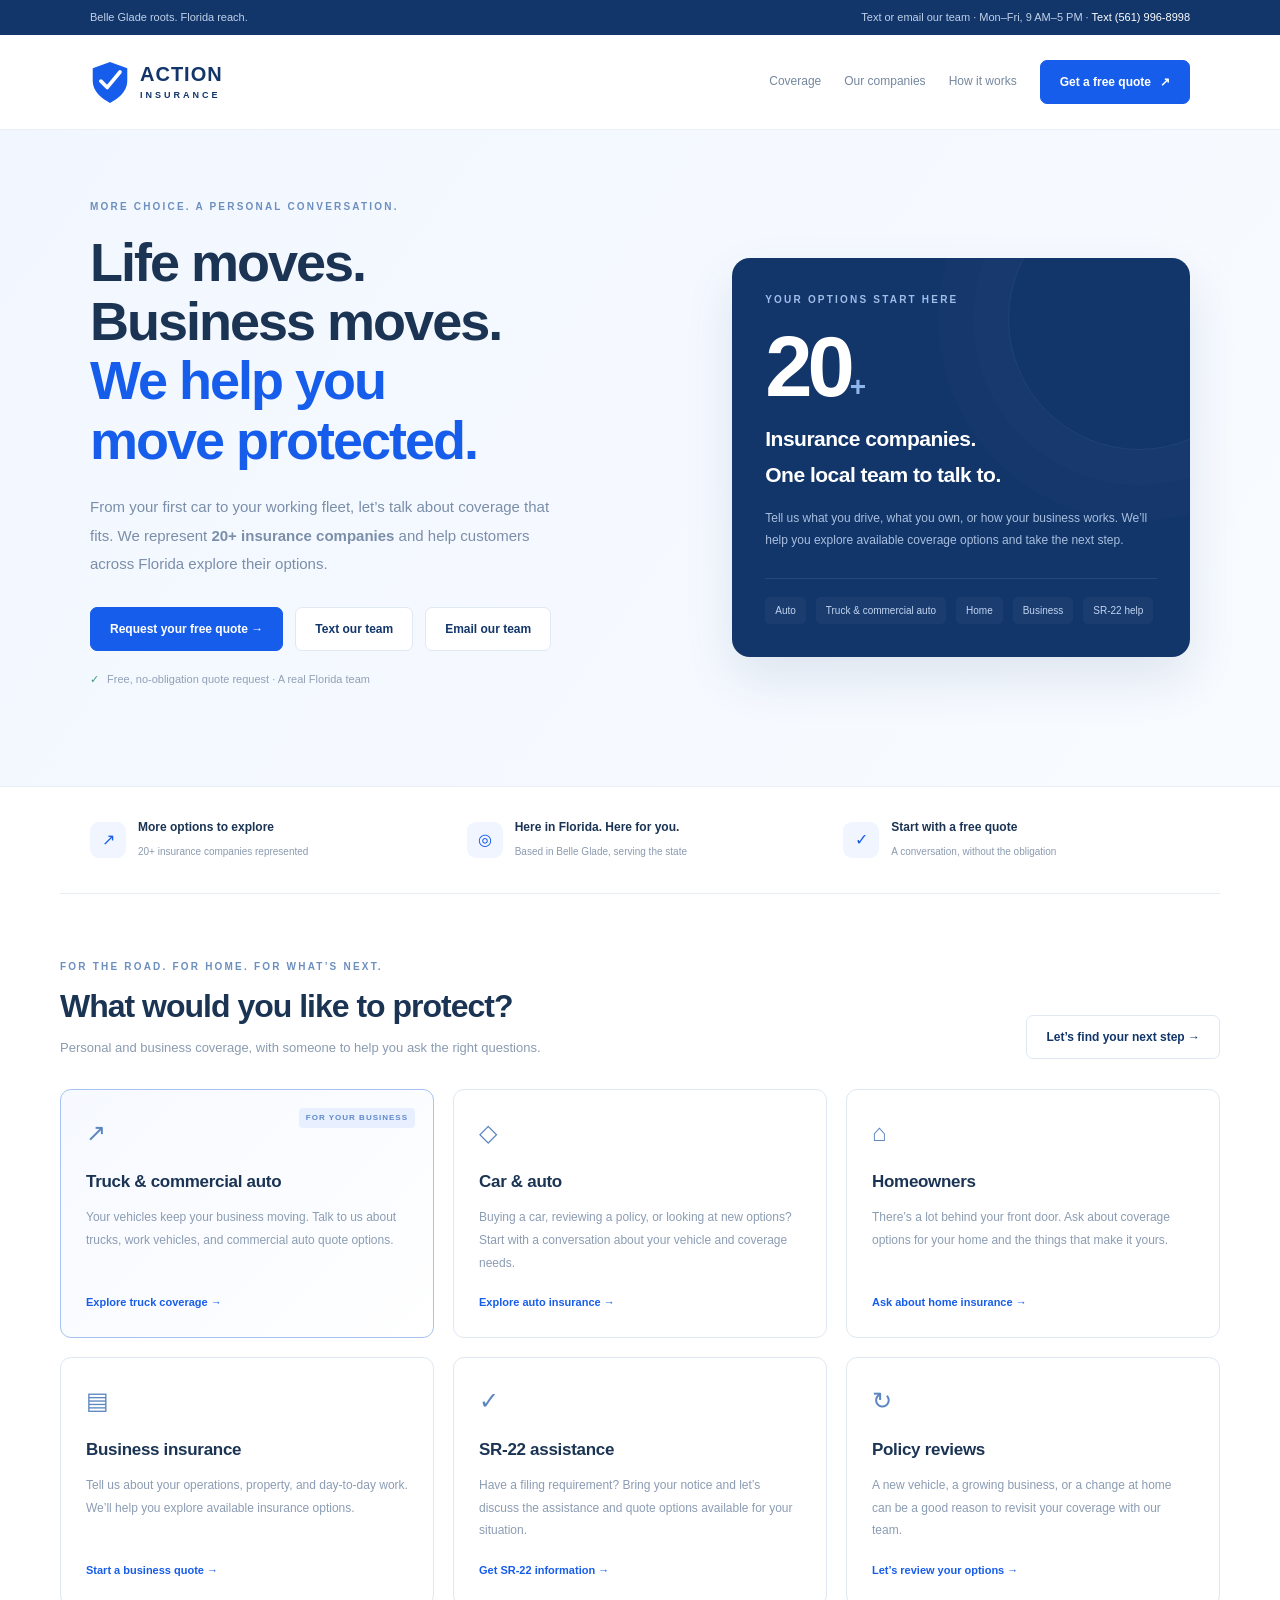
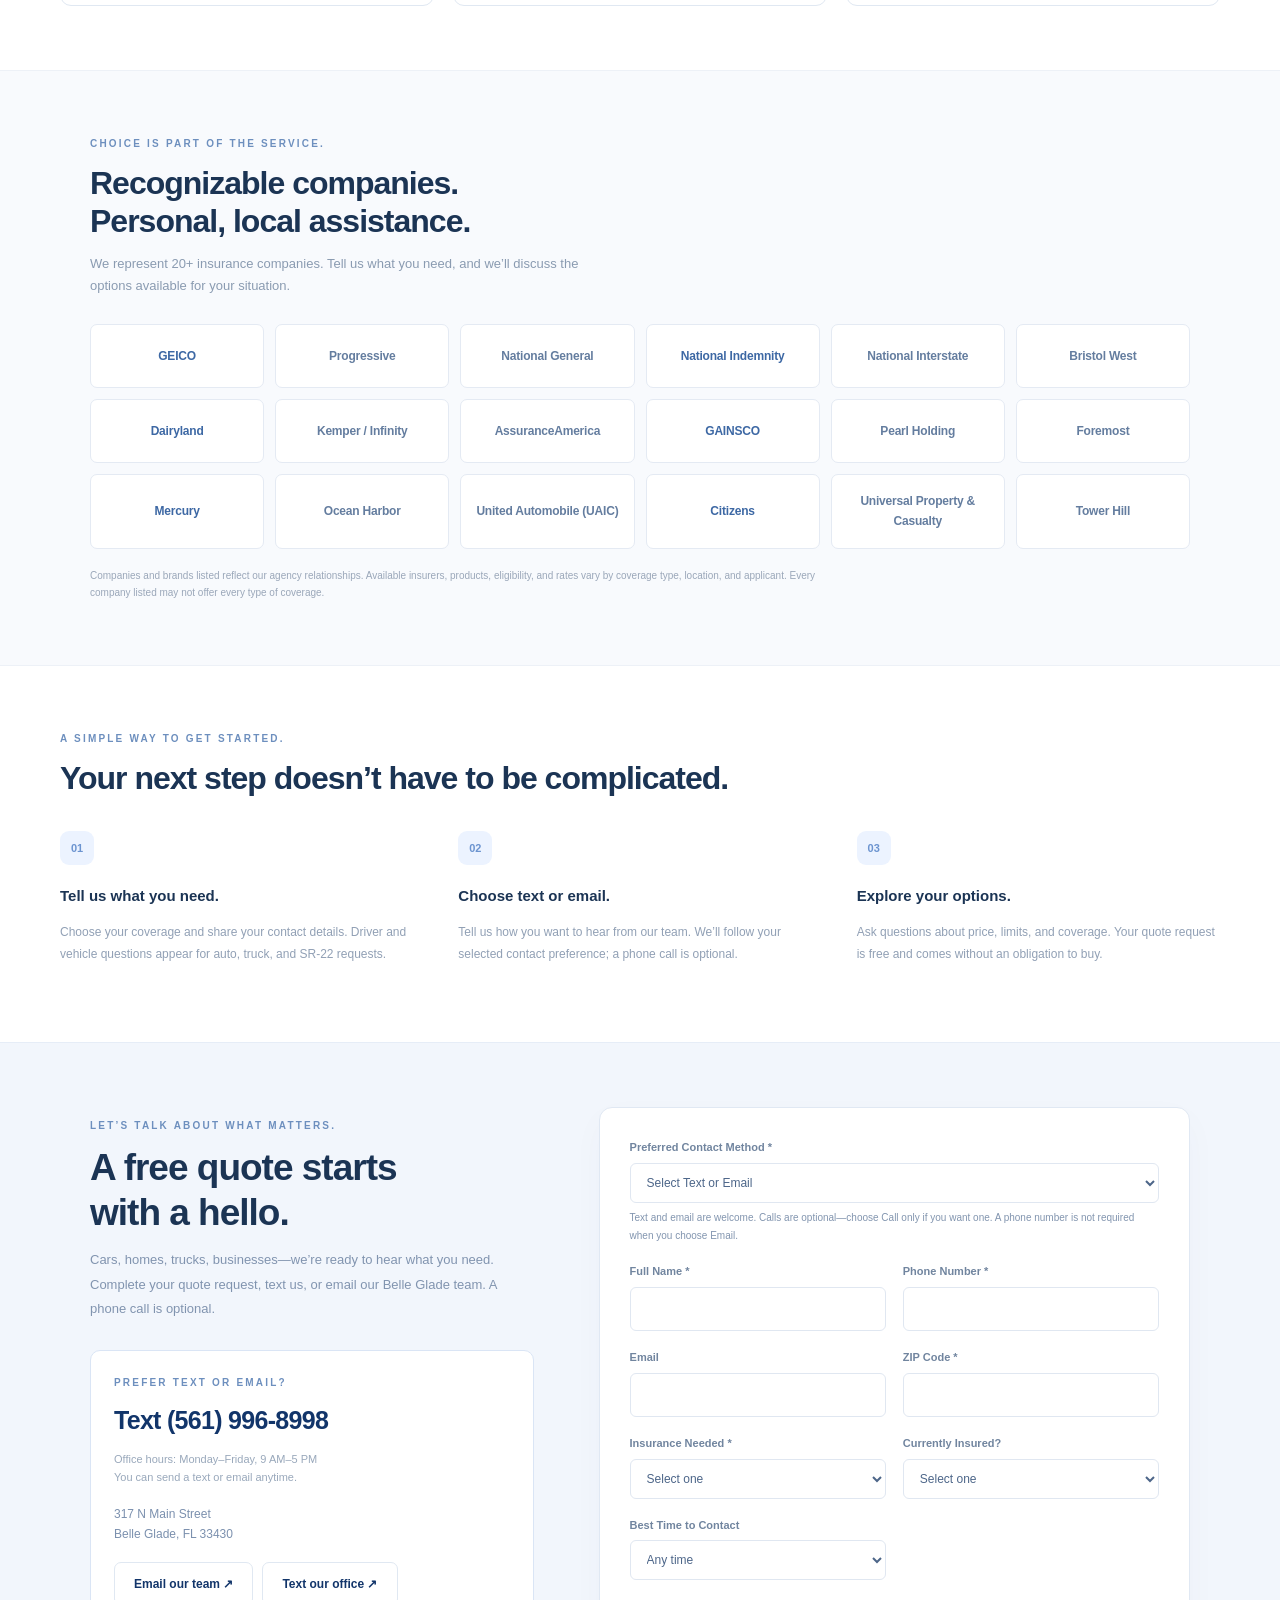
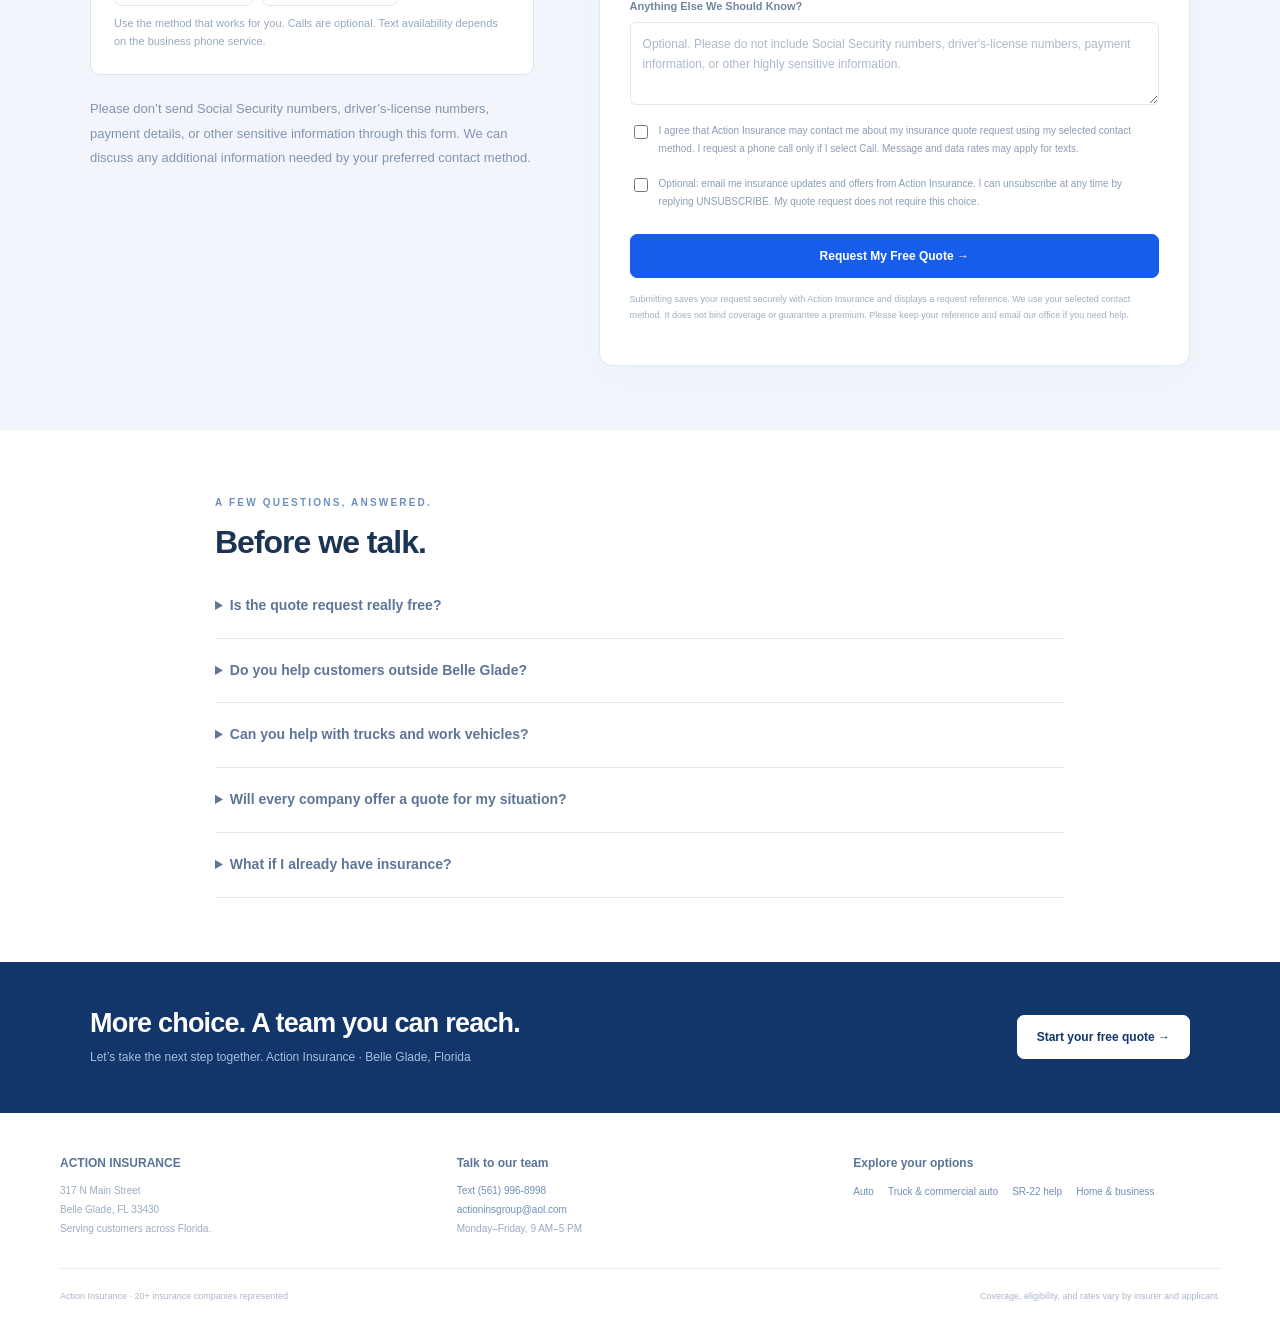
==== commit 853a48d2: "Save website quote requests directly to the agency cloud and notify AOL" ====
--- a/index.html
+++ b/index.html
@@ -1,270 +1,269 @@
-<!doctype html>
-<html lang="en">
-<head>
-<meta charset="utf-8"><meta name="viewport" content="width=device-width,initial-scale=1">
-<title>Florida Auto, Home & Truck Insurance Quotes | Action Insurance</title>
-<meta name="description" content="20+ insurance companies represented. One local Florida team. Request a free auto, home, business or truck insurance quote from Action Insurance in Belle Glade. Call (561) 996-8998.">
-<link rel="canonical" href="https://545ny9kfnb-ship-it.github.io/Action-insurance/">
-<meta name="robots" content="index,follow"><meta name="geo.region" content="US-FL"><meta name="geo.placename" content="Belle Glade">
-<meta property="og:type" content="website"><meta property="og:title" content="20+ companies. One local team. | Action Insurance">
-<meta property="og:description" content="More insurance choices, with a real person to help. Request a free quote for your vehicles, home or business. Serving Florida from Belle Glade.">
-<meta property="og:url" content="https://545ny9kfnb-ship-it.github.io/Action-insurance/">
-<script type="application/ld+json">{"@context":"https://schema.org","@type":"InsuranceAgency","name":"Action Insurance","url":"https://545ny9kfnb-ship-it.github.io/Action-insurance/","telephone":"+1-561-996-8998","email":"actioninsgroup@aol.com","address":{"@type":"PostalAddress","streetAddress":"317 N Main Street","addressLocality":"Belle Glade","addressRegion":"FL","postalCode":"33430","addressCountry":"US"},"areaServed":{"@type":"State","name":"Florida"},"openingHoursSpecification":[{"@type":"OpeningHoursSpecification","dayOfWeek":["Monday","Tuesday","Wednesday","Thursday","Friday"],"opens":"09:00","closes":"17:00"}]}</script>
-<style>
-.field[hidden]{display:none}
-:root{--navy:#12356a;--blue:#175deb;--text:#1b3454;--muted:#75869c;--line:#e0e8f2;--pale:#f3f7fd}*{box-sizing:border-box}html{scroll-behavior:smooth;scroll-padding-top:30px}body{margin:0;color:var(--text);background:#fff;font:15px/1.7 'Segoe UI',Arial,sans-serif}a{color:var(--blue);text-decoration:none}button,input,textarea,select{font:inherit}a:focus-visible,button:focus-visible,input:focus-visible,select:focus-visible,textarea:focus-visible{outline:3px solid #eab867;outline-offset:4px}.skip{position:absolute;left:-9999px}.skip:focus{left:20px;top:20px;background:#fff;z-index:5;padding:12px}.wrap{max-width:1160px;padding:0 30px;margin:0 auto}.topline{background:var(--navy);color:#c0d1e9;font-size:11px;padding:8px 0}.topline .wrap{display:flex;justify-content:space-between}.topline a{color:white}.nav{display:flex;justify-content:space-between;align-items:center;gap:22px;padding-top:25px;padding-bottom:25px}.brand{display:flex;align-items:center;gap:10px;color:var(--navy);font-weight:800;font-size:20px;letter-spacing:1px;line-height:1.1}.brand small{display:block;font-size:9px;font-weight:600;letter-spacing:3px;margin-top:6px}.brand svg{width:40px;height:44px}.navlinks{display:flex;align-items:center;gap:23px;font-size:12px}.navlinks>a{color:#75879f}.button{border:1px solid var(--line);border-radius:7px;padding:12px 19px;display:inline-flex;align-items:center;justify-content:center;gap:9px;font-size:12px;font-weight:650;background:#fff;color:var(--navy);cursor:pointer;line-height:1.5;transition:.15s}.button:hover{transform:translateY(-1px);box-shadow:0 4px 15px #1c4c8b10}.button.primary{background:var(--blue);border-color:var(--blue);color:white}.button.white{background:white;color:var(--navy);border-color:white}.eyebrow{font-size:10px;font-weight:700;letter-spacing:2.2px;text-transform:uppercase;color:#6d8fbe;margin-bottom:18px}.hero{background:linear-gradient(125deg,#f2f7ff,#f8fbff);border-top:1px solid #eaf0fa;border-bottom:1px solid #eaf0fa;overflow:hidden}.hero .wrap{display:grid;grid-template-columns:1.25fr 1fr;gap:70px;align-items:center;padding-top:68px;padding-bottom:68px}.hero h1{font-size:54px;line-height:1.1;letter-spacing:-2px;font-weight:650;margin:0 0 23px}.hero h1 span{color:var(--blue)}.hero-copy>p{color:#7a8ea9;max-width:465px;font-size:15px;line-height:1.9;margin:0 0 28px}.actions{display:flex;gap:12px;flex-wrap:wrap}.hero-note{margin-top:18px!important;font-size:11px!important;color:#91a0b5!important}.hero-note span{color:#3a9b79;margin-right:5px}.choice-card{background:var(--navy);color:#fff;border-radius:18px;padding:33px;position:relative;overflow:hidden;box-shadow:0 22px 50px #12356a1b}.choice-card:before{content:'';position:absolute;width:260px;height:260px;border:1px solid #ffffff10;border-radius:50%;right:-80px;top:-70px;box-shadow:0 0 0 35px #ffffff03,0 0 0 70px #ffffff03}.choice-card .eyebrow{color:#a0bde8;margin-bottom:16px}.choice-number{font-size:85px;line-height:1;font-weight:600;letter-spacing:-5px;position:relative}.choice-card h2{font-size:21px;margin:12px 0 14px;font-weight:550;letter-spacing:-.5px}.choice-card p{font-size:12px;color:#a8bfdf;line-height:1.9;margin:0 0 26px}.choice-list{border-top:1px solid #ffffff17;padding-top:18px;display:flex;gap:10px;flex-wrap:wrap;color:#c2d5f2;font-size:10px}.choice-list span{background:#ffffff09;padding:5px 10px;border-radius:5px}.trustbar{display:grid;grid-template-columns:repeat(3,1fr);gap:30px;padding-top:30px;padding-bottom:30px;border-bottom:1px solid #e8edf5}.trustitem{display:flex;gap:12px;align-items:center}.trusticon{height:36px;width:36px;background:#f0f5ff;border-radius:9px;display:grid;place-items:center;color:var(--blue);font-size:16px;flex-shrink:0}.trustitem strong{display:block;font-size:12px;font-weight:650}.trustitem small{font-size:10px;color:#8a9ab0}.section{padding:64px 0}.section-head{display:flex;justify-content:space-between;align-items:flex-end;gap:30px;margin-bottom:30px}.section h2{font-size:32px;line-height:1.2;letter-spacing:-1px;margin:0 0 12px;font-weight:600}.section .eyebrow{margin-bottom:12px}.section-sub{color:#8a9bb1;font-size:13px;margin:0;max-width:510px}.coverage-grid{display:grid;grid-template-columns:repeat(3,1fr);gap:19px}.coverage-card{border:1px solid var(--line);border-radius:11px;padding:25px;display:flex;flex-direction:column;position:relative}.coverage-card.featured{border-color:#a8c3f1;background:linear-gradient(135deg,#f6f9ff,#fff)}.coverage-icon{font-size:24px;line-height:1.5;margin-bottom:17px;color:#5c86c0}.coverage-card h3{font-size:17px;letter-spacing:-.3px;margin:0 0 9px;font-weight:600}.coverage-card p{font-size:12px;color:#8b9cb3;line-height:1.9;margin:0 0 19px}.coverage-card a{font-size:11px;font-weight:600;margin-top:auto}.tag{position:absolute;top:18px;right:18px;background:#e8f0ff;color:#5f88c9;border-radius:4px;padding:3px 7px;font-size:8px;letter-spacing:1px;font-weight:600}.carrier-section{background:#f8fafd;border-top:1px solid #edf1f7;border-bottom:1px solid #edf1f7}.carrier-grid{display:grid;grid-template-columns:repeat(6,1fr);gap:11px;margin-top:27px}.carrier{background:#fff;border:1px solid #e4eaf3;border-radius:7px;padding:16px 9px;text-align:center;display:grid;place-items:center;min-height:64px;font-size:12px;font-weight:650;color:#647d9f;letter-spacing:-.2px}.carrier:nth-child(3n+1){color:#3d68a4}.carrier-note{font-size:10px;color:#9aa7b9;margin:18px 0 0;max-width:760px}.process{display:grid;grid-template-columns:repeat(3,1fr);gap:35px;margin-top:34px}.step-num{height:34px;width:34px;background:#ecf3ff;color:#6c94d0;display:grid;place-items:center;border-radius:9px;font-size:11px;font-weight:650;margin-bottom:18px}.process h3{font-size:15px;margin:0 0 9px}.process p{font-size:12px;line-height:1.9;color:#91a0b5}.quote-section{background:#f2f6fc;border-top:1px solid #e6edf7}.quote-layout{display:grid;grid-template-columns:.9fr 1.2fr;gap:65px;align-items:start}.quote-intro{padding-top:10px}.quote-intro h2{font-size:37px}.quote-intro>p{color:#8194af;font-size:13px;line-height:1.9}.contact-box{border:1px solid #dae5f5;background:#fff;border-radius:10px;padding:23px;margin-top:28px}.contact-box .phone{font-size:25px;font-weight:650;letter-spacing:-.7px;color:var(--navy)}.contact-box p{font-size:11px;color:#99a8bb;margin:8px 0 0}.contact-box .address{font-size:12px;color:#7b90ae;margin:17px 0}.contact-box .actions{gap:9px}.quote-form{background:#fff;border:1px solid #e0e8f3;border-radius:13px;padding:30px;box-shadow:0 12px 35px #17376307}.quote-form h3{font-size:18px;font-weight:600;letter-spacing:-.4px;margin:0 0 5px}.quote-form>p{font-size:11px;color:#91a0b6;margin:0 0 24px}.form-grid{display:grid;grid-template-columns:1fr 1fr;gap:17px}.field{display:flex;flex-direction:column;gap:6px}.field.full{grid-column:1/-1}.field label{font-size:11px;font-weight:550;color:#71859f}input,select,textarea{width:100%;border:1px solid #e0e7f1;border-radius:6px;padding:11px 12px;color:#4d6689;background:white;font-size:12px;min-width:0}input::placeholder,textarea::placeholder{color:#adb9c9}textarea{resize:vertical;min-height:83px}.check{display:flex;align-items:flex-start;gap:8px;font-size:10px;color:#8d9db3;line-height:1.8;margin:17px 0}.check input{width:14px;height:14px;flex-shrink:0;accent-color:#175deb;margin-top:3px}.submit{width:100%;margin-top:6px}.form-note{font-size:9px;color:#a1aec0;line-height:1.8;margin:13px 0 0}.commercial-fields{display:none;grid-column:1/-1}.commercial-fields.visible{display:grid;grid-template-columns:1fr 1fr;gap:17px}.faq{max-width:850px;margin:auto}.faq details{border-bottom:1px solid var(--line);padding:20px 0}.faq summary{cursor:pointer;font-size:14px;font-weight:550;color:#5d7596}.faq details p{font-size:12px;color:#92a2b8;line-height:1.9;margin:15px 0 0}.final-cta{background:var(--navy);padding:45px 0;color:#fff}.final-cta .wrap{display:flex;align-items:center;justify-content:space-between;gap:30px}.final-cta h2{font-size:27px;line-height:1.2;letter-spacing:-.8px;font-weight:550;margin:0 0 8px}.final-cta p{font-size:12px;color:#a5bfdf;margin:0}.footer{padding:40px 0 30px;color:#9aabc0;font-size:10px}.footer-top{display:grid;grid-template-columns:1fr 1fr 1fr;gap:30px;margin-bottom:30px}.footer strong{color:#5b7498;font-weight:650;font-size:12px}.footer p{margin:8px 0 0;line-height:1.9}.footer a{color:#6f8eb6}.footer-bottom{border-top:1px solid #e8edf5;padding-top:20px;font-size:9px;color:#acb7c7;display:flex;gap:30px;justify-content:space-between}.mobile-call{display:none}.status{font-size:12px;color:var(--blue);margin-top:12px}.privacy-note{font-size:10px;line-height:1.8;color:#97a6ba;margin-top:22px}.inline-links{display:flex;gap:14px;flex-wrap:wrap;margin-top:10px}
-@media(max-width:1000px){.hero .wrap{gap:35px}.hero h1{font-size:45px}.carrier-grid{grid-template-columns:repeat(4,1fr)}.quote-layout{gap:35px}.navlinks{gap:15px}.navlinks>a:not(.button){display:none}}@media(max-width:720px){.wrap{padding-left:22px;padding-right:22px}.topline .wrap>span:first-child{display:none}.topline .wrap{justify-content:center}.nav{padding-top:20px;padding-bottom:20px}.brand{font-size:17px}.brand svg{width:33px}.navlinks .button{font-size:10px;padding:10px 12px}.hero .wrap{grid-template-columns:1fr;padding-top:43px;padding-bottom:42px;gap:28px}.hero h1{font-size:43px}.hero-copy>p{font-size:14px}.choice-card{padding:24px}.choice-number{font-size:62px}.choice-card h2{font-size:19px}.choice-card p{margin-bottom:18px}.choice-list{padding-top:13px}.trustbar{gap:20px;grid-template-columns:1fr;padding-top:24px;padding-bottom:24px}.trustitem{gap:12px}.trustitem small{font-size:11px}.section{padding:43px 0}.section-head{display:block;margin-bottom:24px}.section h2{font-size:28px}.section-head>.button{margin-top:18px}.coverage-grid{grid-template-columns:1fr 1fr;gap:13px}.coverage-card{padding:20px}.coverage-card p{font-size:11px}.coverage-card h3{font-size:16px}.tag{font-size:7px;top:13px;right:13px}.carrier-grid{grid-template-columns:repeat(3,1fr);gap:8px}.carrier{font-size:10px;padding:12px 7px;min-height:61px}.process{grid-template-columns:1fr;gap:20px}.process h3{margin-top:-45px;margin-left:53px}.process p{margin-left:53px;margin-top:13px}.quote-layout{grid-template-columns:1fr;gap:28px}.quote-intro h2{font-size:32px}.quote-form{padding:24px}.form-grid{gap:14px}.contact-box{margin-top:22px}.final-cta .wrap{display:block}.final-cta .button{margin-top:20px}.final-cta h2{font-size:25px}.footer-top{grid-template-columns:1fr;gap:21px}.footer-bottom{display:block}.footer-bottom span{display:block;margin-bottom:7px}.footer{padding-bottom:86px}.mobile-call{position:fixed;bottom:0;left:0;right:0;display:flex;gap:10px;background:#fff;padding:10px 18px;border-top:1px solid #dce6f4;z-index:3}.mobile-call .button{flex:1;font-size:11px;padding:11px}.hero .actions .button{font-size:11px;padding:12px 15px}}@media(max-width:400px){.coverage-grid{grid-template-columns:1fr}.hero h1{font-size:38px}.form-grid{grid-template-columns:1fr}.field.full{grid-column:auto}.commercial-fields.visible{grid-template-columns:1fr}.brand small{letter-spacing:2px}.hero .actions{flex-direction:column}}@media(prefers-reduced-motion:reduce){html{scroll-behavior:auto}.button{transition:none}.button:hover{transform:none}}
-.contact-preference-note{font-size:10px;line-height:1.8;color:#8295af}#vinFields input+input{margin-top:9px}.field.full>label{display:block} .quote-form .check input{width:14px;height:14px;flex-shrink:0}
-@media(max-width:720px){.mobile-call .button{padding:10px 8px;font-size:10px}}
-</style>
-</head>
-<body>
-<a class="skip" href="#main-content">Skip to content</a>
-<div class="topline"><div class="wrap"><span>Belle Glade roots. Florida reach.</span><span>Text or email our team · Mon–Fri, 9 AM–5 PM · <a href="sms:+15619968998">Text (561) 996-8998</a></span></div></div>
-<header class="wrap nav"><a href="./" class="brand" aria-label="Action Insurance home"><svg viewBox="0 0 44 48" aria-hidden="true"><path d="M22 2 41 9v14c0 12-11 20-19 24C14 43 3 35 3 23V9Z" fill="#175deb"/><path d="m12 23 7 7 14-17" fill="none" stroke="#fff" stroke-width="4" stroke-linecap="round" stroke-linejoin="round"/></svg><span>ACTION<small>INSURANCE</small></span></a><nav class="navlinks" aria-label="Main navigation"><a href="#coverage-options">Coverage</a><a href="#companies">Our companies</a><a href="#how-it-works">How it works</a><a href="#quote" class="button primary">Get a free quote <span>↗</span></a></nav></header>
-<main id="main-content">
-<section class="hero"><div class="wrap"><div class="hero-copy"><div class="eyebrow">MORE CHOICE. A PERSONAL CONVERSATION.</div><h1>Life moves.<br>Business moves.<br><span>We help you<br>move protected.</span></h1><p>From your first car to your working fleet, let’s talk about coverage that fits. We represent <strong>20+ insurance companies</strong> and help customers across Florida explore their options.</p><div class="actions"><a class="button primary" href="#quote">Request your free quote →</a><a class="button" href="sms:+15619968998">Text our team</a><a class="button" href="mailto:actioninsgroup@aol.com?subject=Insurance%20quote%20request">Email our team</a></div><p class="hero-note"><span>✓</span> Free, no-obligation quote request · A real Florida team</p></div><aside class="choice-card"><div class="eyebrow">YOUR OPTIONS START HERE</div><div class="choice-number">20<span style="font-size:28px;letter-spacing:0;color:#8eb6ed">+</span></div><h2>Insurance companies.<br>One local team to talk to.</h2><p>Tell us what you drive, what you own, or how your business works. We’ll help you explore available coverage options and take the next step.</p><div class="choice-list"><span>Auto</span><span>Truck &amp; commercial auto</span><span>Home</span><span>Business</span><span>SR-22 help</span></div></aside></div></section>
-<div class="wrap trustbar"><div class="trustitem"><span class="trusticon">↗</span><div><strong>More options to explore</strong><small>20+ insurance companies represented</small></div></div><div class="trustitem"><span class="trusticon">◎</span><div><strong>Here in Florida. Here for you.</strong><small>Based in Belle Glade, serving the state</small></div></div><div class="trustitem"><span class="trusticon">✓</span><div><strong>Start with a free quote</strong><small>A conversation, without the obligation</small></div></div></div>
-<section class="section wrap" id="coverage-options"><div class="section-head"><div><div class="eyebrow">FOR THE ROAD. FOR HOME. FOR WHAT’S NEXT.</div><h2>What would you like to protect?</h2><p class="section-sub">Personal and business coverage, with someone to help you ask the right questions.</p></div><a class="button" href="#quote">Let’s find your next step →</a></div><div class="coverage-grid">
-<article class="coverage-card featured"><span class="tag">FOR YOUR BUSINESS</span><div class="coverage-icon">↗</div><h3>Truck &amp; commercial auto</h3><p>Your vehicles keep your business moving. Talk to us about trucks, work vehicles, and commercial auto quote options.</p><a href="commercial-auto-insurance.html">Explore truck coverage →</a></article>
-<article class="coverage-card"><div class="coverage-icon">◇</div><h3>Car &amp; auto</h3><p>Buying a car, reviewing a policy, or looking at new options? Start with a conversation about your vehicle and coverage needs.</p><a href="auto-insurance.html">Explore auto insurance →</a></article>
-<article class="coverage-card"><div class="coverage-icon">⌂</div><h3>Homeowners</h3><p>There’s a lot behind your front door. Ask about coverage options for your home and the things that make it yours.</p><a href="#quote" data-coverage="Home Insurance">Ask about home insurance →</a></article>
-<article class="coverage-card"><div class="coverage-icon">▤</div><h3>Business insurance</h3><p>Tell us about your operations, property, and day-to-day work. We’ll help you explore available insurance options.</p><a href="#quote" data-coverage="Business Insurance">Start a business quote →</a></article>
-<article class="coverage-card"><div class="coverage-icon">✓</div><h3>SR-22 assistance</h3><p>Have a filing requirement? Bring your notice and let’s discuss the assistance and quote options available for your situation.</p><a href="sr-22.html">Get SR-22 information →</a></article>
-<article class="coverage-card"><div class="coverage-icon">↻</div><h3>Policy reviews</h3><p>A new vehicle, a growing business, or a change at home can be a good reason to revisit your coverage with our team.</p><a href="#quote" data-coverage="Other">Let’s review your options →</a></article></div></section>
-<section class="section carrier-section" id="companies"><div class="wrap"><div class="eyebrow">CHOICE IS PART OF THE SERVICE.</div><h2>Recognizable companies.<br>Personal, local assistance.</h2><p class="section-sub">We represent 20+ insurance companies. Tell us what you need, and we’ll discuss the options available for your situation.</p><div class="carrier-grid">
-<div class="carrier">GEICO</div><div class="carrier">Progressive</div><div class="carrier">National General</div><div class="carrier">National Indemnity</div><div class="carrier">National Interstate</div><div class="carrier">Bristol West</div><div class="carrier">Dairyland</div><div class="carrier">Kemper / Infinity</div><div class="carrier">AssuranceAmerica</div><div class="carrier">GAINSCO</div><div class="carrier">Pearl Holding</div><div class="carrier">Foremost</div><div class="carrier">Mercury</div><div class="carrier">Ocean Harbor</div><div class="carrier">United Automobile (UAIC)</div><div class="carrier">Citizens</div><div class="carrier">Universal Property &amp; Casualty</div><div class="carrier">Tower Hill</div>
-</div><p class="carrier-note">Companies and brands listed reflect our agency relationships. Available insurers, products, eligibility, and rates vary by coverage type, location, and applicant. Every company listed may not offer every type of coverage.</p></div></section>
-<section class="section wrap" id="how-it-works"><div class="eyebrow">A SIMPLE WAY TO GET STARTED.</div><h2>Your next step doesn’t have to be complicated.</h2><div class="process"><div><div class="step-num">01</div><h3>Tell us what you need.</h3><p>Choose your coverage and share your contact details. Driver and vehicle questions appear for auto, truck, and SR-22 requests.</p></div><div><div class="step-num">02</div><h3>Choose text or email.</h3><p>Tell us how you want to hear from our team. We’ll follow your selected contact preference; a phone call is optional.</p></div><div><div class="step-num">03</div><h3>Explore your options.</h3><p>Ask questions about price, limits, and coverage. Your quote request is free and comes without an obligation to buy.</p></div></div></section>
-<section class="section quote-section" id="quote"><div class="wrap quote-layout"><div class="quote-intro"><div class="eyebrow">LET’S TALK ABOUT WHAT MATTERS.</div><h2>A free quote starts<br>with a hello.</h2><p>Cars, homes, trucks, businesses—we’re ready to hear what you need. Complete your quote request, text us, or email our Belle Glade team. A phone call is optional.</p><div class="contact-box"><div class="eyebrow" style="margin-bottom:8px">PREFER TEXT OR EMAIL?</div><a class="phone" href="sms:+15619968998">Text (561) 996-8998</a><p>Office hours: Monday–Friday, 9 AM–5 PM<br>You can send a text or email anytime.</p><div class="address">317 N Main Street<br>Belle Glade, FL 33430</div><div class="actions"><a class="button" href="mailto:actioninsgroup@aol.com">Email our team ↗</a><a class="button" href="sms:+15619968998">Text our office ↗</a></div><p>Use the method that works for you. Calls are optional. Text availability depends on the business phone service.</p></div><p class="privacy-note">Please don’t send Social Security numbers, driver’s-license numbers, payment details, or other sensitive information through this form. We can discuss any additional information needed by your preferred contact method.</p></div>
-<form class="quote-form" id="quoteForm"
-            action="https://formsubmit.co/actioninsgroup@aol.com"
-            method="POST">
-        <input type="hidden" name="_subject" value="New Action Insurance Quote Lead">
-        <input type="hidden" name="_template" value="table">
-        <input type="hidden" id="campaign-source" name="Campaign Source" value="Website">
-        <input type="text" name="_honey" style="display:none">
-
-        <div class="form-grid">
-          <div class="field full">
-            <label for="contact">Preferred Contact Method *</label>
-            <select id="contact" name="Preferred Contact Method" required>
-              <option value="">Select Text or Email</option>
-              <option value="Text">Text</option>
-              <option value="Email">Email</option>
-              <option value="Call">Call (only if I request it)</option>
-            </select>
-            <small class="contact-preference-note">Text and email are welcome. Calls are optional—choose Call only if you want one. A phone number is not required when you choose Email.</small>
-          </div>
-          <div class="field">
-            <label for="name">Full Name *</label>
-            <input id="name" name="Full Name" type="text" autocomplete="name" required>
-          </div>
-
-          <div class="field">
-            <label for="phone" id="phone-label">Phone Number *</label>
-            <input id="phone" name="Phone Number" type="tel" autocomplete="tel" required>
-          </div>
-
-          <div class="field">
-            <label for="email" id="email-label">Email</label>
-            <input id="email" name="Email" type="email" autocomplete="email">
-          </div>
-
-          <div class="field">
-            <label for="zip">ZIP Code *</label>
-            <input id="zip" name="ZIP Code" inputmode="numeric" pattern="[0-9]{5}(-[0-9]{4})?" autocomplete="postal-code" required>
-          </div>
-
-          <div class="field">
-            <label for="insurance">Insurance Needed *</label>
-            <select id="insurance" name="Insurance Needed" required>
-              <option value="">Select one</option>
-              <option>Auto Insurance</option>
-              <option>Truck / Commercial Auto Insurance</option>
-              <option>Home Insurance</option>
-              <option>Business Insurance</option>
-              <option>SR-22</option>
-              <option>Other</option>
-            </select>
-          </div>
-
-          <div class="field" data-auto-field>
-            <label for="marital">Marital Status *</label>
-            <select id="marital" name="Marital Status" required>
-              <option value="">Select one</option>
-              <option>Single</option>
-              <option>Married</option>
-            </select>
-          </div>
-
-          <div class="field" data-auto-field>
-            <label for="onlydriver">Are You the Only Driver? *</label>
-            <select id="onlydriver" name="Only Driver" required>
-              <option value="">Select one</option>
-              <option>Yes</option>
-              <option>No</option>
-            </select>
-          </div>
-
-          <div class="field" data-auto-field>
-            <label for="jobtitle">Work Title / Occupation *</label>
-            <input id="jobtitle" name="Work Title / Occupation" type="text" required>
-          </div>
-
-          <div class="field" data-auto-field>
-            <label for="vehicles">How Many Vehicles? *</label>
-            <select id="vehicles" name="Number of Vehicles" required>
-              <option value="">Select one</option>
-              <option value="1">1</option>
-              <option value="2">2</option>
-              <option value="3">3</option>
-              <option value="4">4</option>
-              <option value="5">5</option>
-              <option value="6">6+</option>
-            </select>
-          </div>
-
-          <div class="field" data-auto-field>
-            <label for="coverage">Coverage Wanted *</label>
-            <select id="coverage" name="Coverage Wanted" required>
-              <option value="">Select one</option>
-              <option>PIP</option>
-              <option>Semi Full Coverage</option>
-              <option>Full Coverage</option>
-            </select>
-          </div>
-
-          <div class="field">
-            <label for="insured">Currently Insured?</label>
-            <select id="insured" name="Currently Insured">
-              <option value="">Select one</option>
-              <option>Yes</option>
-              <option>No</option>
-            </select>
-          </div>
-
-          
-
-          <div class="field">
-            <label for="besttime">Best Time to Contact</label>
-            <select id="besttime" name="Best Time to Contact">
-              <option value="">Any time</option>
-              <option>Morning</option>
-              <option>Afternoon</option>
-              <option>Evening</option>
-            </select>
-          </div>
-
-          <div class="field full" data-auto-field>
-            <label for="vehicle-vin-1">Vehicle VIN(s) *</label>
-            <div id="vinFields">
-              <input id="vehicle-vin-1" name="Vehicle 1 VIN" type="text" maxlength="17" minlength="11" aria-label="Vehicle 1 VIN" placeholder="Vehicle 1 VIN" required>
-            </div>
-          </div>
-
-          <div class="field full">
-            <label for="message">Anything Else We Should Know?</label>
-            <textarea id="message" name="Message" placeholder="Optional. Please do not include Social Security numbers, driver's-license numbers, payment information, or other highly sensitive information."></textarea>
-          </div>
-        </div>
-
-        <label class="check">
-          <input type="checkbox" name="Contact Consent" value="Yes" required>
-          <span>I agree that Action Insurance may contact me about my insurance quote request using my selected contact method. I request a phone call only if I select Call. Message and data rates may apply for texts.</span>
-        </label>
-
-        <label class="check">
-          <input type="checkbox" id="marketingEmailOptIn" name="Marketing Email Opt-In" value="Yes - insurance email updates from Action Insurance">
-          <span>Optional: email me insurance updates and offers from Action Insurance. I can unsubscribe at any time by replying UNSUBSCRIBE. My quote request does not require this choice.</span>
-        </label>
-        <input type="hidden" id="marketingOptInRecordedAt" name="Marketing Opt-In Recorded At" value="Not subscribed">
-        <input type="hidden" name="Marketing Opt-In Wording" value="Optional: email me insurance updates and offers from Action Insurance. I can unsubscribe at any time by replying UNSUBSCRIBE. My quote request does not require this choice. Version 2026-10-31.">
-
-        <button class="button primary submit" type="submit">Request My Free Quote →</button>
-        <div class="form-note">Submitting this form requests insurance information or a quote. It does not bind coverage or guarantee a premium. If you do not receive a response, please text or email our office.</div>
-        <div class="status" id="formStatus" aria-live="polite"></div>
-      </form>
-</div></section>
-<section class="section wrap"><div class="faq"><div class="eyebrow">A FEW QUESTIONS, ANSWERED.</div><h2>Before we talk.</h2><details><summary>Is the quote request really free?</summary><p>Yes. You can request a free, no-obligation quote. The insurer determines available coverage, eligibility, and pricing. Requesting a quote does not mean coverage is in effect.</p></details><details><summary>Do you help customers outside Belle Glade?</summary><p>Yes. Our office is in Belle Glade, and we assist customers throughout Florida. Let us know your ZIP code and the type of insurance you’re looking for.</p></details><details><summary>Can you help with trucks and work vehicles?</summary><p>Yes. Truck and commercial auto insurance are among the services we offer. Tell us about your business, vehicles, and drivers so we can discuss your needs and available options.</p></details><details><summary>Will every company offer a quote for my situation?</summary><p>Available companies vary by the coverage you need, your location, and your application. Our agency represents 20+ companies, but every company may not offer every product or accept every applicant.</p></details><details><summary>What if I already have insurance?</summary><p>You can ask us to review your coverage needs and explore available options. Keep your existing coverage in place until any replacement policy and its effective date are confirmed.</p></details></div></section>
-<section class="final-cta"><div class="wrap"><div><h2>More choice. A team you can reach.</h2><p>Let’s take the next step together. Action Insurance · Belle Glade, Florida</p></div><a class="button white" href="#quote">Start your free quote →</a></div></section>
-</main>
-<footer class="footer wrap"><div class="footer-top"><div><strong>ACTION INSURANCE</strong><p>317 N Main Street<br>Belle Glade, FL 33430<br>Serving customers across Florida.</p></div><div><strong>Talk to our team</strong><p><a href="sms:+15619968998">Text (561) 996-8998</a><br><a href="mailto:actioninsgroup@aol.com">actioninsgroup@aol.com</a><br>Monday–Friday, 9 AM–5 PM</p></div><div><strong>Explore your options</strong><div class="inline-links"><a href="auto-insurance.html">Auto</a><a href="commercial-auto-insurance.html">Truck &amp; commercial auto</a><a href="sr-22.html">SR-22 help</a><a href="#quote">Home &amp; business</a></div></div></div><div class="footer-bottom"><span>Action Insurance · 20+ insurance companies represented</span><span>Coverage, eligibility, and rates vary by insurer and applicant.</span></div></footer>
-<div class="mobile-call"><a class="button" href="sms:+15619968998">Text us</a><a class="button" href="mailto:actioninsgroup@aol.com?subject=Insurance%20quote%20request">Email us</a><a class="button primary" href="#quote">Free quote →</a></div>
-<script>
-    const form = document.getElementById('quoteForm');
-    const statusEl = document.getElementById('formStatus');
-    const vehicleSelect = document.getElementById('vehicles');
-    const vinFields = document.getElementById('vinFields');
-    const storedVinValues = new Map();
-
-    function renderVinFields() {
-      vinFields.querySelectorAll('input').forEach((input, index) => {
-        storedVinValues.set(index + 1, input.value);
-      });
-      let count = parseInt(vehicleSelect.value || '1', 10);
-      if (count > 6) count = 6;
-      vinFields.innerHTML = '';
-      for (let i = 1; i <= count; i++) {
-        const input = document.createElement('input');
-        input.name = `Vehicle ${i} VIN`;
-        input.type = 'text';
-        input.id = 'vehicle-vin-' + i;
-        input.maxLength = 17;
-        input.minLength = 11;
-        input.setAttribute('aria-label', 'Vehicle ' + i + ' VIN');
-        input.value = storedVinValues.get(i) || '';
-        input.placeholder = `Vehicle ${i} VIN`;
-        input.required = true;
-        input.style.marginBottom = '10px';
-        vinFields.appendChild(input);
-      }
-      updateCoverageFields();
-    }
-
-    vehicleSelect.addEventListener('change', renderVinFields);
-
-
-    const contactPreference = document.getElementById('contact');
-    const phoneInput = document.getElementById('phone');
-    const emailInput = document.getElementById('email');
-    function updateContactRequirements() {
-      const byEmail = contactPreference.value === 'Email';
-      phoneInput.required = !byEmail;
-      emailInput.required = byEmail;
-      document.getElementById('phone-label').textContent = byEmail ? 'Phone Number (optional)' : 'Phone Number *';
-      document.getElementById('email-label').textContent = byEmail ? 'Email *' : 'Email';
-    }
-    contactPreference.addEventListener('change', updateContactRequirements);
-    updateContactRequirements();
-    const params = new URLSearchParams(location.search);
-    const coverageSelect = document.getElementById('insurance');
-    function updateCoverageFields() {
-      const needsVehicles = ['Auto Insurance', 'Truck / Commercial Auto Insurance', 'SR-22'].includes(coverageSelect.value);
-      document.querySelectorAll('[data-auto-field]').forEach(field => {
-        field.hidden = !needsVehicles;
-        field.querySelectorAll('input, select').forEach(input => {
-          if (!Object.hasOwn(input.dataset, 'coverageRequired')) input.dataset.coverageRequired = String(input.required);
-          input.required = needsVehicles && input.dataset.coverageRequired === 'true';
-          input.disabled = !needsVehicles;
-        });
-      });
-    }
-    coverageSelect.addEventListener('change', updateCoverageFields);
-    const requested = params.get('coverage');
-    if ([...coverageSelect.options].some(option => option.value === requested)) coverageSelect.value = requested;
-    updateCoverageFields();
-    document.querySelectorAll('[data-coverage]').forEach(link => link.addEventListener('click', () => {
-      const requestedCoverage = link.dataset.coverage;
-      if ([...coverageSelect.options].some(option => option.value === requestedCoverage)) coverageSelect.value = requestedCoverage;
-      updateCoverageFields();
-    }));
-    document.getElementById('campaign-source').value = [params.get('utm_source'), params.get('utm_campaign')].filter(Boolean).join(' / ').slice(0, 200) || 'Website';
-
-    // Submit normally so FormSubmit can display its activation or error page.
-    form.addEventListener('submit', function() {
-      document.getElementById('marketingOptInRecordedAt').value = document.getElementById('marketingEmailOptIn').checked ? new Date().toISOString() : 'Not subscribed';
-      statusEl.textContent = 'Opening secure form submission service...';
-    });
-  </script>
-</body></html>
+<!doctype html>
+<html lang="en">
+<head>
+<meta charset="utf-8"><meta name="viewport" content="width=device-width,initial-scale=1">
+<title>Florida Auto, Home & Truck Insurance Quotes | Action Insurance</title>
+<meta name="description" content="20+ insurance companies represented. One local Florida team. Request a free auto, home, business or truck insurance quote from Action Insurance in Belle Glade. Call (561) 996-8998.">
+<link rel="canonical" href="https://545ny9kfnb-ship-it.github.io/Action-insurance/">
+<meta name="robots" content="index,follow"><meta name="geo.region" content="US-FL"><meta name="geo.placename" content="Belle Glade">
+<meta property="og:type" content="website"><meta property="og:title" content="20+ companies. One local team. | Action Insurance">
+<meta property="og:description" content="More insurance choices, with a real person to help. Request a free quote for your vehicles, home or business. Serving Florida from Belle Glade.">
+<meta property="og:url" content="https://545ny9kfnb-ship-it.github.io/Action-insurance/">
+<script type="application/ld+json">{"@context":"https://schema.org","@type":"InsuranceAgency","name":"Action Insurance","url":"https://545ny9kfnb-ship-it.github.io/Action-insurance/","telephone":"+1-561-996-8998","email":"actioninsgroup@aol.com","address":{"@type":"PostalAddress","streetAddress":"317 N Main Street","addressLocality":"Belle Glade","addressRegion":"FL","postalCode":"33430","addressCountry":"US"},"areaServed":{"@type":"State","name":"Florida"},"openingHoursSpecification":[{"@type":"OpeningHoursSpecification","dayOfWeek":["Monday","Tuesday","Wednesday","Thursday","Friday"],"opens":"09:00","closes":"17:00"}]}</script>
+<style>
+.field[hidden]{display:none}
+:root{--navy:#12356a;--blue:#175deb;--text:#1b3454;--muted:#75869c;--line:#e0e8f2;--pale:#f3f7fd}*{box-sizing:border-box}html{scroll-behavior:smooth;scroll-padding-top:30px}body{margin:0;color:var(--text);background:#fff;font:15px/1.7 'Segoe UI',Arial,sans-serif}a{color:var(--blue);text-decoration:none}button,input,textarea,select{font:inherit}a:focus-visible,button:focus-visible,input:focus-visible,select:focus-visible,textarea:focus-visible{outline:3px solid #eab867;outline-offset:4px}.skip{position:absolute;left:-9999px}.skip:focus{left:20px;top:20px;background:#fff;z-index:5;padding:12px}.wrap{max-width:1160px;padding:0 30px;margin:0 auto}.topline{background:var(--navy);color:#c0d1e9;font-size:11px;padding:8px 0}.topline .wrap{display:flex;justify-content:space-between}.topline a{color:white}.nav{display:flex;justify-content:space-between;align-items:center;gap:22px;padding-top:25px;padding-bottom:25px}.brand{display:flex;align-items:center;gap:10px;color:var(--navy);font-weight:800;font-size:20px;letter-spacing:1px;line-height:1.1}.brand small{display:block;font-size:9px;font-weight:600;letter-spacing:3px;margin-top:6px}.brand svg{width:40px;height:44px}.navlinks{display:flex;align-items:center;gap:23px;font-size:12px}.navlinks>a{color:#75879f}.button{border:1px solid var(--line);border-radius:7px;padding:12px 19px;display:inline-flex;align-items:center;justify-content:center;gap:9px;font-size:12px;font-weight:650;background:#fff;color:var(--navy);cursor:pointer;line-height:1.5;transition:.15s}.button:hover{transform:translateY(-1px);box-shadow:0 4px 15px #1c4c8b10}.button.primary{background:var(--blue);border-color:var(--blue);color:white}.button.white{background:white;color:var(--navy);border-color:white}.eyebrow{font-size:10px;font-weight:700;letter-spacing:2.2px;text-transform:uppercase;color:#6d8fbe;margin-bottom:18px}.hero{background:linear-gradient(125deg,#f2f7ff,#f8fbff);border-top:1px solid #eaf0fa;border-bottom:1px solid #eaf0fa;overflow:hidden}.hero .wrap{display:grid;grid-template-columns:1.25fr 1fr;gap:70px;align-items:center;padding-top:68px;padding-bottom:68px}.hero h1{font-size:54px;line-height:1.1;letter-spacing:-2px;font-weight:650;margin:0 0 23px}.hero h1 span{color:var(--blue)}.hero-copy>p{color:#7a8ea9;max-width:465px;font-size:15px;line-height:1.9;margin:0 0 28px}.actions{display:flex;gap:12px;flex-wrap:wrap}.hero-note{margin-top:18px!important;font-size:11px!important;color:#91a0b5!important}.hero-note span{color:#3a9b79;margin-right:5px}.choice-card{background:var(--navy);color:#fff;border-radius:18px;padding:33px;position:relative;overflow:hidden;box-shadow:0 22px 50px #12356a1b}.choice-card:before{content:'';position:absolute;width:260px;height:260px;border:1px solid #ffffff10;border-radius:50%;right:-80px;top:-70px;box-shadow:0 0 0 35px #ffffff03,0 0 0 70px #ffffff03}.choice-card .eyebrow{color:#a0bde8;margin-bottom:16px}.choice-number{font-size:85px;line-height:1;font-weight:600;letter-spacing:-5px;position:relative}.choice-card h2{font-size:21px;margin:12px 0 14px;font-weight:550;letter-spacing:-.5px}.choice-card p{font-size:12px;color:#a8bfdf;line-height:1.9;margin:0 0 26px}.choice-list{border-top:1px solid #ffffff17;padding-top:18px;display:flex;gap:10px;flex-wrap:wrap;color:#c2d5f2;font-size:10px}.choice-list span{background:#ffffff09;padding:5px 10px;border-radius:5px}.trustbar{display:grid;grid-template-columns:repeat(3,1fr);gap:30px;padding-top:30px;padding-bottom:30px;border-bottom:1px solid #e8edf5}.trustitem{display:flex;gap:12px;align-items:center}.trusticon{height:36px;width:36px;background:#f0f5ff;border-radius:9px;display:grid;place-items:center;color:var(--blue);font-size:16px;flex-shrink:0}.trustitem strong{display:block;font-size:12px;font-weight:650}.trustitem small{font-size:10px;color:#8a9ab0}.section{padding:64px 0}.section-head{display:flex;justify-content:space-between;align-items:flex-end;gap:30px;margin-bottom:30px}.section h2{font-size:32px;line-height:1.2;letter-spacing:-1px;margin:0 0 12px;font-weight:600}.section .eyebrow{margin-bottom:12px}.section-sub{color:#8a9bb1;font-size:13px;margin:0;max-width:510px}.coverage-grid{display:grid;grid-template-columns:repeat(3,1fr);gap:19px}.coverage-card{border:1px solid var(--line);border-radius:11px;padding:25px;display:flex;flex-direction:column;position:relative}.coverage-card.featured{border-color:#a8c3f1;background:linear-gradient(135deg,#f6f9ff,#fff)}.coverage-icon{font-size:24px;line-height:1.5;margin-bottom:17px;color:#5c86c0}.coverage-card h3{font-size:17px;letter-spacing:-.3px;margin:0 0 9px;font-weight:600}.coverage-card p{font-size:12px;color:#8b9cb3;line-height:1.9;margin:0 0 19px}.coverage-card a{font-size:11px;font-weight:600;margin-top:auto}.tag{position:absolute;top:18px;right:18px;background:#e8f0ff;color:#5f88c9;border-radius:4px;padding:3px 7px;font-size:8px;letter-spacing:1px;font-weight:600}.carrier-section{background:#f8fafd;border-top:1px solid #edf1f7;border-bottom:1px solid #edf1f7}.carrier-grid{display:grid;grid-template-columns:repeat(6,1fr);gap:11px;margin-top:27px}.carrier{background:#fff;border:1px solid #e4eaf3;border-radius:7px;padding:16px 9px;text-align:center;display:grid;place-items:center;min-height:64px;font-size:12px;font-weight:650;color:#647d9f;letter-spacing:-.2px}.carrier:nth-child(3n+1){color:#3d68a4}.carrier-note{font-size:10px;color:#9aa7b9;margin:18px 0 0;max-width:760px}.process{display:grid;grid-template-columns:repeat(3,1fr);gap:35px;margin-top:34px}.step-num{height:34px;width:34px;background:#ecf3ff;color:#6c94d0;display:grid;place-items:center;border-radius:9px;font-size:11px;font-weight:650;margin-bottom:18px}.process h3{font-size:15px;margin:0 0 9px}.process p{font-size:12px;line-height:1.9;color:#91a0b5}.quote-section{background:#f2f6fc;border-top:1px solid #e6edf7}.quote-layout{display:grid;grid-template-columns:.9fr 1.2fr;gap:65px;align-items:start}.quote-intro{padding-top:10px}.quote-intro h2{font-size:37px}.quote-intro>p{color:#8194af;font-size:13px;line-height:1.9}.contact-box{border:1px solid #dae5f5;background:#fff;border-radius:10px;padding:23px;margin-top:28px}.contact-box .phone{font-size:25px;font-weight:650;letter-spacing:-.7px;color:var(--navy)}.contact-box p{font-size:11px;color:#99a8bb;margin:8px 0 0}.contact-box .address{font-size:12px;color:#7b90ae;margin:17px 0}.contact-box .actions{gap:9px}.quote-form{background:#fff;border:1px solid #e0e8f3;border-radius:13px;padding:30px;box-shadow:0 12px 35px #17376307}.quote-form h3{font-size:18px;font-weight:600;letter-spacing:-.4px;margin:0 0 5px}.quote-form>p{font-size:11px;color:#91a0b6;margin:0 0 24px}.form-grid{display:grid;grid-template-columns:1fr 1fr;gap:17px}.field{display:flex;flex-direction:column;gap:6px}.field.full{grid-column:1/-1}.field label{font-size:11px;font-weight:550;color:#71859f}input,select,textarea{width:100%;border:1px solid #e0e7f1;border-radius:6px;padding:11px 12px;color:#4d6689;background:white;font-size:12px;min-width:0}input::placeholder,textarea::placeholder{color:#adb9c9}textarea{resize:vertical;min-height:83px}.check{display:flex;align-items:flex-start;gap:8px;font-size:10px;color:#8d9db3;line-height:1.8;margin:17px 0}.check input{width:14px;height:14px;flex-shrink:0;accent-color:#175deb;margin-top:3px}.submit{width:100%;margin-top:6px}.form-note{font-size:9px;color:#a1aec0;line-height:1.8;margin:13px 0 0}.commercial-fields{display:none;grid-column:1/-1}.commercial-fields.visible{display:grid;grid-template-columns:1fr 1fr;gap:17px}.faq{max-width:850px;margin:auto}.faq details{border-bottom:1px solid var(--line);padding:20px 0}.faq summary{cursor:pointer;font-size:14px;font-weight:550;color:#5d7596}.faq details p{font-size:12px;color:#92a2b8;line-height:1.9;margin:15px 0 0}.final-cta{background:var(--navy);padding:45px 0;color:#fff}.final-cta .wrap{display:flex;align-items:center;justify-content:space-between;gap:30px}.final-cta h2{font-size:27px;line-height:1.2;letter-spacing:-.8px;font-weight:550;margin:0 0 8px}.final-cta p{font-size:12px;color:#a5bfdf;margin:0}.footer{padding:40px 0 30px;color:#9aabc0;font-size:10px}.footer-top{display:grid;grid-template-columns:1fr 1fr 1fr;gap:30px;margin-bottom:30px}.footer strong{color:#5b7498;font-weight:650;font-size:12px}.footer p{margin:8px 0 0;line-height:1.9}.footer a{color:#6f8eb6}.footer-bottom{border-top:1px solid #e8edf5;padding-top:20px;font-size:9px;color:#acb7c7;display:flex;gap:30px;justify-content:space-between}.mobile-call{display:none}.status{font-size:12px;color:var(--blue);margin-top:12px}.privacy-note{font-size:10px;line-height:1.8;color:#97a6ba;margin-top:22px}.inline-links{display:flex;gap:14px;flex-wrap:wrap;margin-top:10px}
+@media(max-width:1000px){.hero .wrap{gap:35px}.hero h1{font-size:45px}.carrier-grid{grid-template-columns:repeat(4,1fr)}.quote-layout{gap:35px}.navlinks{gap:15px}.navlinks>a:not(.button){display:none}}@media(max-width:720px){.wrap{padding-left:22px;padding-right:22px}.topline .wrap>span:first-child{display:none}.topline .wrap{justify-content:center}.nav{padding-top:20px;padding-bottom:20px}.brand{font-size:17px}.brand svg{width:33px}.navlinks .button{font-size:10px;padding:10px 12px}.hero .wrap{grid-template-columns:1fr;padding-top:43px;padding-bottom:42px;gap:28px}.hero h1{font-size:43px}.hero-copy>p{font-size:14px}.choice-card{padding:24px}.choice-number{font-size:62px}.choice-card h2{font-size:19px}.choice-card p{margin-bottom:18px}.choice-list{padding-top:13px}.trustbar{gap:20px;grid-template-columns:1fr;padding-top:24px;padding-bottom:24px}.trustitem{gap:12px}.trustitem small{font-size:11px}.section{padding:43px 0}.section-head{display:block;margin-bottom:24px}.section h2{font-size:28px}.section-head>.button{margin-top:18px}.coverage-grid{grid-template-columns:1fr 1fr;gap:13px}.coverage-card{padding:20px}.coverage-card p{font-size:11px}.coverage-card h3{font-size:16px}.tag{font-size:7px;top:13px;right:13px}.carrier-grid{grid-template-columns:repeat(3,1fr);gap:8px}.carrier{font-size:10px;padding:12px 7px;min-height:61px}.process{grid-template-columns:1fr;gap:20px}.process h3{margin-top:-45px;margin-left:53px}.process p{margin-left:53px;margin-top:13px}.quote-layout{grid-template-columns:1fr;gap:28px}.quote-intro h2{font-size:32px}.quote-form{padding:24px}.form-grid{gap:14px}.contact-box{margin-top:22px}.final-cta .wrap{display:block}.final-cta .button{margin-top:20px}.final-cta h2{font-size:25px}.footer-top{grid-template-columns:1fr;gap:21px}.footer-bottom{display:block}.footer-bottom span{display:block;margin-bottom:7px}.footer{padding-bottom:86px}.mobile-call{position:fixed;bottom:0;left:0;right:0;display:flex;gap:10px;background:#fff;padding:10px 18px;border-top:1px solid #dce6f4;z-index:3}.mobile-call .button{flex:1;font-size:11px;padding:11px}.hero .actions .button{font-size:11px;padding:12px 15px}}@media(max-width:400px){.coverage-grid{grid-template-columns:1fr}.hero h1{font-size:38px}.form-grid{grid-template-columns:1fr}.field.full{grid-column:auto}.commercial-fields.visible{grid-template-columns:1fr}.brand small{letter-spacing:2px}.hero .actions{flex-direction:column}}@media(prefers-reduced-motion:reduce){html{scroll-behavior:auto}.button{transition:none}.button:hover{transform:none}}
+.contact-preference-note{font-size:10px;line-height:1.8;color:#8295af}#vinFields input+input{margin-top:9px}.field.full>label{display:block} .quote-form .check input{width:14px;height:14px;flex-shrink:0}
+@media(max-width:720px){.mobile-call .button{padding:10px 8px;font-size:10px}}
+</style>
+</head>
+<body>
+<a class="skip" href="#main-content">Skip to content</a>
+<div class="topline"><div class="wrap"><span>Belle Glade roots. Florida reach.</span><span>Text or email our team · Mon–Fri, 9 AM–5 PM · <a href="sms:+15619968998">Text (561) 996-8998</a></span></div></div>
+<header class="wrap nav"><a href="./" class="brand" aria-label="Action Insurance home"><svg viewBox="0 0 44 48" aria-hidden="true"><path d="M22 2 41 9v14c0 12-11 20-19 24C14 43 3 35 3 23V9Z" fill="#175deb"/><path d="m12 23 7 7 14-17" fill="none" stroke="#fff" stroke-width="4" stroke-linecap="round" stroke-linejoin="round"/></svg><span>ACTION<small>INSURANCE</small></span></a><nav class="navlinks" aria-label="Main navigation"><a href="#coverage-options">Coverage</a><a href="#companies">Our companies</a><a href="#how-it-works">How it works</a><a href="#quote" class="button primary">Get a free quote <span>↗</span></a></nav></header>
+<main id="main-content">
+<section class="hero"><div class="wrap"><div class="hero-copy"><div class="eyebrow">MORE CHOICE. A PERSONAL CONVERSATION.</div><h1>Life moves.<br>Business moves.<br><span>We help you<br>move protected.</span></h1><p>From your first car to your working fleet, let’s talk about coverage that fits. We represent <strong>20+ insurance companies</strong> and help customers across Florida explore their options.</p><div class="actions"><a class="button primary" href="#quote">Request your free quote →</a><a class="button" href="sms:+15619968998">Text our team</a><a class="button" href="mailto:actioninsgroup@aol.com?subject=Insurance%20quote%20request">Email our team</a></div><p class="hero-note"><span>✓</span> Free, no-obligation quote request · A real Florida team</p></div><aside class="choice-card"><div class="eyebrow">YOUR OPTIONS START HERE</div><div class="choice-number">20<span style="font-size:28px;letter-spacing:0;color:#8eb6ed">+</span></div><h2>Insurance companies.<br>One local team to talk to.</h2><p>Tell us what you drive, what you own, or how your business works. We’ll help you explore available coverage options and take the next step.</p><div class="choice-list"><span>Auto</span><span>Truck &amp; commercial auto</span><span>Home</span><span>Business</span><span>SR-22 help</span></div></aside></div></section>
+<div class="wrap trustbar"><div class="trustitem"><span class="trusticon">↗</span><div><strong>More options to explore</strong><small>20+ insurance companies represented</small></div></div><div class="trustitem"><span class="trusticon">◎</span><div><strong>Here in Florida. Here for you.</strong><small>Based in Belle Glade, serving the state</small></div></div><div class="trustitem"><span class="trusticon">✓</span><div><strong>Start with a free quote</strong><small>A conversation, without the obligation</small></div></div></div>
+<section class="section wrap" id="coverage-options"><div class="section-head"><div><div class="eyebrow">FOR THE ROAD. FOR HOME. FOR WHAT’S NEXT.</div><h2>What would you like to protect?</h2><p class="section-sub">Personal and business coverage, with someone to help you ask the right questions.</p></div><a class="button" href="#quote">Let’s find your next step →</a></div><div class="coverage-grid">
+<article class="coverage-card featured"><span class="tag">FOR YOUR BUSINESS</span><div class="coverage-icon">↗</div><h3>Truck &amp; commercial auto</h3><p>Your vehicles keep your business moving. Talk to us about trucks, work vehicles, and commercial auto quote options.</p><a href="commercial-auto-insurance.html">Explore truck coverage →</a></article>
+<article class="coverage-card"><div class="coverage-icon">◇</div><h3>Car &amp; auto</h3><p>Buying a car, reviewing a policy, or looking at new options? Start with a conversation about your vehicle and coverage needs.</p><a href="auto-insurance.html">Explore auto insurance →</a></article>
+<article class="coverage-card"><div class="coverage-icon">⌂</div><h3>Homeowners</h3><p>There’s a lot behind your front door. Ask about coverage options for your home and the things that make it yours.</p><a href="#quote" data-coverage="Home Insurance">Ask about home insurance →</a></article>
+<article class="coverage-card"><div class="coverage-icon">▤</div><h3>Business insurance</h3><p>Tell us about your operations, property, and day-to-day work. We’ll help you explore available insurance options.</p><a href="#quote" data-coverage="Business Insurance">Start a business quote →</a></article>
+<article class="coverage-card"><div class="coverage-icon">✓</div><h3>SR-22 assistance</h3><p>Have a filing requirement? Bring your notice and let’s discuss the assistance and quote options available for your situation.</p><a href="sr-22.html">Get SR-22 information →</a></article>
+<article class="coverage-card"><div class="coverage-icon">↻</div><h3>Policy reviews</h3><p>A new vehicle, a growing business, or a change at home can be a good reason to revisit your coverage with our team.</p><a href="#quote" data-coverage="Other">Let’s review your options →</a></article></div></section>
+<section class="section carrier-section" id="companies"><div class="wrap"><div class="eyebrow">CHOICE IS PART OF THE SERVICE.</div><h2>Recognizable companies.<br>Personal, local assistance.</h2><p class="section-sub">We represent 20+ insurance companies. Tell us what you need, and we’ll discuss the options available for your situation.</p><div class="carrier-grid">
+<div class="carrier">GEICO</div><div class="carrier">Progressive</div><div class="carrier">National General</div><div class="carrier">National Indemnity</div><div class="carrier">National Interstate</div><div class="carrier">Bristol West</div><div class="carrier">Dairyland</div><div class="carrier">Kemper / Infinity</div><div class="carrier">AssuranceAmerica</div><div class="carrier">GAINSCO</div><div class="carrier">Pearl Holding</div><div class="carrier">Foremost</div><div class="carrier">Mercury</div><div class="carrier">Ocean Harbor</div><div class="carrier">United Automobile (UAIC)</div><div class="carrier">Citizens</div><div class="carrier">Universal Property &amp; Casualty</div><div class="carrier">Tower Hill</div>
+</div><p class="carrier-note">Companies and brands listed reflect our agency relationships. Available insurers, products, eligibility, and rates vary by coverage type, location, and applicant. Every company listed may not offer every type of coverage.</p></div></section>
+<section class="section wrap" id="how-it-works"><div class="eyebrow">A SIMPLE WAY TO GET STARTED.</div><h2>Your next step doesn’t have to be complicated.</h2><div class="process"><div><div class="step-num">01</div><h3>Tell us what you need.</h3><p>Choose your coverage and share your contact details. Driver and vehicle questions appear for auto, truck, and SR-22 requests.</p></div><div><div class="step-num">02</div><h3>Choose text or email.</h3><p>Tell us how you want to hear from our team. We’ll follow your selected contact preference; a phone call is optional.</p></div><div><div class="step-num">03</div><h3>Explore your options.</h3><p>Ask questions about price, limits, and coverage. Your quote request is free and comes without an obligation to buy.</p></div></div></section>
+<section class="section quote-section" id="quote"><div class="wrap quote-layout"><div class="quote-intro"><div class="eyebrow">LET’S TALK ABOUT WHAT MATTERS.</div><h2>A free quote starts<br>with a hello.</h2><p>Cars, homes, trucks, businesses—we’re ready to hear what you need. Complete your quote request, text us, or email our Belle Glade team. A phone call is optional.</p><div class="contact-box"><div class="eyebrow" style="margin-bottom:8px">PREFER TEXT OR EMAIL?</div><a class="phone" href="sms:+15619968998">Text (561) 996-8998</a><p>Office hours: Monday–Friday, 9 AM–5 PM<br>You can send a text or email anytime.</p><div class="address">317 N Main Street<br>Belle Glade, FL 33430</div><div class="actions"><a class="button" href="mailto:actioninsgroup@aol.com">Email our team ↗</a><a class="button" href="sms:+15619968998">Text our office ↗</a></div><p>Use the method that works for you. Calls are optional. Text availability depends on the business phone service.</p></div><p class="privacy-note">Please don’t send Social Security numbers, driver’s-license numbers, payment details, or other sensitive information through this form. We can discuss any additional information needed by your preferred contact method.</p></div>
+<form class="quote-form" id="quoteForm"
+            action="https://action-insurance-cloud.oakenbug2.chatgpt.site/quote-request"
+            method="POST">
+        <input type="hidden" id="campaign-source" name="Campaign Source" value="Website">
+        <input type="text" name="_honey" tabindex="-1" autocomplete="off" aria-hidden="true" style="display:none">
+
+        <div class="form-grid">
+          <div class="field full">
+            <label for="contact">Preferred Contact Method *</label>
+            <select id="contact" name="Preferred Contact Method" required>
+              <option value="">Select Text or Email</option>
+              <option value="Text">Text</option>
+              <option value="Email">Email</option>
+              <option value="Call">Call (only if I request it)</option>
+            </select>
+            <small class="contact-preference-note">Text and email are welcome. Calls are optional—choose Call only if you want one. A phone number is not required when you choose Email.</small>
+          </div>
+          <div class="field">
+            <label for="name">Full Name *</label>
+            <input id="name" name="Full Name" type="text" autocomplete="name" required>
+          </div>
+
+          <div class="field">
+            <label for="phone" id="phone-label">Phone Number *</label>
+            <input id="phone" name="Phone Number" type="tel" autocomplete="tel" required>
+          </div>
+
+          <div class="field">
+            <label for="email" id="email-label">Email</label>
+            <input id="email" name="Email" type="email" autocomplete="email">
+          </div>
+
+          <div class="field">
+            <label for="zip">ZIP Code *</label>
+            <input id="zip" name="ZIP Code" inputmode="numeric" pattern="[0-9]{5}(-[0-9]{4})?" autocomplete="postal-code" required>
+          </div>
+
+          <div class="field">
+            <label for="insurance">Insurance Needed *</label>
+            <select id="insurance" name="Insurance Needed" required>
+              <option value="">Select one</option>
+              <option>Auto Insurance</option>
+              <option>Truck / Commercial Auto Insurance</option>
+              <option>Home Insurance</option>
+              <option>Business Insurance</option>
+              <option>SR-22</option>
+              <option>Other</option>
+            </select>
+          </div>
+
+          <div class="field" data-auto-field>
+            <label for="marital">Marital Status *</label>
+            <select id="marital" name="Marital Status" required>
+              <option value="">Select one</option>
+              <option>Single</option>
+              <option>Married</option>
+            </select>
+          </div>
+
+          <div class="field" data-auto-field>
+            <label for="onlydriver">Are You the Only Driver? *</label>
+            <select id="onlydriver" name="Only Driver" required>
+              <option value="">Select one</option>
+              <option>Yes</option>
+              <option>No</option>
+            </select>
+          </div>
+
+          <div class="field" data-auto-field>
+            <label for="jobtitle">Work Title / Occupation *</label>
+            <input id="jobtitle" name="Work Title / Occupation" type="text" required>
+          </div>
+
+          <div class="field" data-auto-field>
+            <label for="vehicles">How Many Vehicles? *</label>
+            <select id="vehicles" name="Number of Vehicles" required>
+              <option value="">Select one</option>
+              <option value="1">1</option>
+              <option value="2">2</option>
+              <option value="3">3</option>
+              <option value="4">4</option>
+              <option value="5">5</option>
+              <option value="6">6+</option>
+            </select>
+          </div>
+
+          <div class="field" data-auto-field>
+            <label for="coverage">Coverage Wanted *</label>
+            <select id="coverage" name="Coverage Wanted" required>
+              <option value="">Select one</option>
+              <option>PIP</option>
+              <option>Semi Full Coverage</option>
+              <option>Full Coverage</option>
+            </select>
+          </div>
+
+          <div class="field">
+            <label for="insured">Currently Insured?</label>
+            <select id="insured" name="Currently Insured">
+              <option value="">Select one</option>
+              <option>Yes</option>
+              <option>No</option>
+            </select>
+          </div>
+
+          
+
+          <div class="field">
+            <label for="besttime">Best Time to Contact</label>
+            <select id="besttime" name="Best Time to Contact">
+              <option value="">Any time</option>
+              <option>Morning</option>
+              <option>Afternoon</option>
+              <option>Evening</option>
+            </select>
+          </div>
+
+          <div class="field full" data-auto-field>
+            <label for="vehicle-vin-1">Vehicle VIN(s) *</label>
+            <div id="vinFields">
+              <input id="vehicle-vin-1" name="Vehicle 1 VIN" type="text" maxlength="17" minlength="11" aria-label="Vehicle 1 VIN" placeholder="Vehicle 1 VIN" required>
+            </div>
+          </div>
+
+          <div class="field full">
+            <label for="message">Anything Else We Should Know?</label>
+            <textarea id="message" name="Message" placeholder="Optional. Please do not include Social Security numbers, driver's-license numbers, payment information, or other highly sensitive information."></textarea>
+          </div>
+        </div>
+
+        <label class="check">
+          <input type="checkbox" name="Contact Consent" value="Yes" required>
+          <span>I agree that Action Insurance may contact me about my insurance quote request using my selected contact method. I request a phone call only if I select Call. Message and data rates may apply for texts.</span>
+        </label>
+
+        <label class="check">
+          <input type="checkbox" id="marketingEmailOptIn" name="Marketing Email Opt-In" value="Yes - insurance email updates from Action Insurance">
+          <span>Optional: email me insurance updates and offers from Action Insurance. I can unsubscribe at any time by replying UNSUBSCRIBE. My quote request does not require this choice.</span>
+        </label>
+        <input type="hidden" id="marketingOptInRecordedAt" name="Marketing Opt-In Recorded At" value="Not subscribed">
+        <input type="hidden" name="Marketing Opt-In Wording" value="Optional: email me insurance updates and offers from Action Insurance. I can unsubscribe at any time by replying UNSUBSCRIBE. My quote request does not require this choice. Version 2026-10-31.">
+
+        <button class="button primary submit" type="submit">Request My Free Quote →</button>
+        <div class="form-note">Submitting saves your request securely with Action Insurance and displays a request reference. We use your selected contact method. It does not bind coverage or guarantee a premium. Please keep your reference and email our office if you need help.</div>
+        <div class="status" id="formStatus" aria-live="polite"></div>
+      </form>
+</div></section>
+<section class="section wrap"><div class="faq"><div class="eyebrow">A FEW QUESTIONS, ANSWERED.</div><h2>Before we talk.</h2><details><summary>Is the quote request really free?</summary><p>Yes. You can request a free, no-obligation quote. The insurer determines available coverage, eligibility, and pricing. Requesting a quote does not mean coverage is in effect.</p></details><details><summary>Do you help customers outside Belle Glade?</summary><p>Yes. Our office is in Belle Glade, and we assist customers throughout Florida. Let us know your ZIP code and the type of insurance you’re looking for.</p></details><details><summary>Can you help with trucks and work vehicles?</summary><p>Yes. Truck and commercial auto insurance are among the services we offer. Tell us about your business, vehicles, and drivers so we can discuss your needs and available options.</p></details><details><summary>Will every company offer a quote for my situation?</summary><p>Available companies vary by the coverage you need, your location, and your application. Our agency represents 20+ companies, but every company may not offer every product or accept every applicant.</p></details><details><summary>What if I already have insurance?</summary><p>You can ask us to review your coverage needs and explore available options. Keep your existing coverage in place until any replacement policy and its effective date are confirmed.</p></details></div></section>
+<section class="final-cta"><div class="wrap"><div><h2>More choice. A team you can reach.</h2><p>Let’s take the next step together. Action Insurance · Belle Glade, Florida</p></div><a class="button white" href="#quote">Start your free quote →</a></div></section>
+</main>
+<footer class="footer wrap"><div class="footer-top"><div><strong>ACTION INSURANCE</strong><p>317 N Main Street<br>Belle Glade, FL 33430<br>Serving customers across Florida.</p></div><div><strong>Talk to our team</strong><p><a href="sms:+15619968998">Text (561) 996-8998</a><br><a href="mailto:actioninsgroup@aol.com">actioninsgroup@aol.com</a><br>Monday–Friday, 9 AM–5 PM</p></div><div><strong>Explore your options</strong><div class="inline-links"><a href="auto-insurance.html">Auto</a><a href="commercial-auto-insurance.html">Truck &amp; commercial auto</a><a href="sr-22.html">SR-22 help</a><a href="#quote">Home &amp; business</a></div></div></div><div class="footer-bottom"><span>Action Insurance · 20+ insurance companies represented</span><span>Coverage, eligibility, and rates vary by insurer and applicant.</span></div></footer>
+<div class="mobile-call"><a class="button" href="sms:+15619968998">Text us</a><a class="button" href="mailto:actioninsgroup@aol.com?subject=Insurance%20quote%20request">Email us</a><a class="button primary" href="#quote">Free quote →</a></div>
+<script>
+    const form = document.getElementById('quoteForm');
+    const statusEl = document.getElementById('formStatus');
+    const vehicleSelect = document.getElementById('vehicles');
+    const vinFields = document.getElementById('vinFields');
+    const storedVinValues = new Map();
+
+    function renderVinFields() {
+      vinFields.querySelectorAll('input').forEach((input, index) => {
+        storedVinValues.set(index + 1, input.value);
+      });
+      let count = parseInt(vehicleSelect.value || '1', 10);
+      if (count > 6) count = 6;
+      vinFields.innerHTML = '';
+      for (let i = 1; i <= count; i++) {
+        const input = document.createElement('input');
+        input.name = `Vehicle ${i} VIN`;
+        input.type = 'text';
+        input.id = 'vehicle-vin-' + i;
+        input.maxLength = 17;
+        input.minLength = 11;
+        input.setAttribute('aria-label', 'Vehicle ' + i + ' VIN');
+        input.value = storedVinValues.get(i) || '';
+        input.placeholder = `Vehicle ${i} VIN`;
+        input.required = true;
+        input.style.marginBottom = '10px';
+        vinFields.appendChild(input);
+      }
+      updateCoverageFields();
+    }
+
+    vehicleSelect.addEventListener('change', renderVinFields);
+
+
+    const contactPreference = document.getElementById('contact');
+    const phoneInput = document.getElementById('phone');
+    const emailInput = document.getElementById('email');
+    function updateContactRequirements() {
+      const byEmail = contactPreference.value === 'Email';
+      phoneInput.required = !byEmail;
+      emailInput.required = byEmail;
+      document.getElementById('phone-label').textContent = byEmail ? 'Phone Number (optional)' : 'Phone Number *';
+      document.getElementById('email-label').textContent = byEmail ? 'Email *' : 'Email';
+    }
+    contactPreference.addEventListener('change', updateContactRequirements);
+    updateContactRequirements();
+    const params = new URLSearchParams(location.search);
+    const coverageSelect = document.getElementById('insurance');
+    function updateCoverageFields() {
+      const needsVehicles = ['Auto Insurance', 'Truck / Commercial Auto Insurance', 'SR-22'].includes(coverageSelect.value);
+      document.querySelectorAll('[data-auto-field]').forEach(field => {
+        field.hidden = !needsVehicles;
+        field.querySelectorAll('input, select').forEach(input => {
+          if (!Object.hasOwn(input.dataset, 'coverageRequired')) input.dataset.coverageRequired = String(input.required);
+          input.required = needsVehicles && input.dataset.coverageRequired === 'true';
+          input.disabled = !needsVehicles;
+        });
+      });
+    }
+    coverageSelect.addEventListener('change', updateCoverageFields);
+    const requested = params.get('coverage');
+    if ([...coverageSelect.options].some(option => option.value === requested)) coverageSelect.value = requested;
+    updateCoverageFields();
+    document.querySelectorAll('[data-coverage]').forEach(link => link.addEventListener('click', () => {
+      const requestedCoverage = link.dataset.coverage;
+      if ([...coverageSelect.options].some(option => option.value === requestedCoverage)) coverageSelect.value = requestedCoverage;
+      updateCoverageFields();
+    }));
+    document.getElementById('campaign-source').value = [params.get('utm_source'), params.get('utm_campaign')].filter(Boolean).join(' / ').slice(0, 200) || 'Website';
+
+    // Submit directly to our owned intake service, which saves the request before email notification.
+    form.addEventListener('submit', function() {
+      document.getElementById('marketingOptInRecordedAt').value = document.getElementById('marketingEmailOptIn').checked ? new Date().toISOString() : 'Not subscribed';
+      statusEl.textContent = 'Saving your request securely with Action Insurance...';
+    });
+  </script>
+</body></html>
+
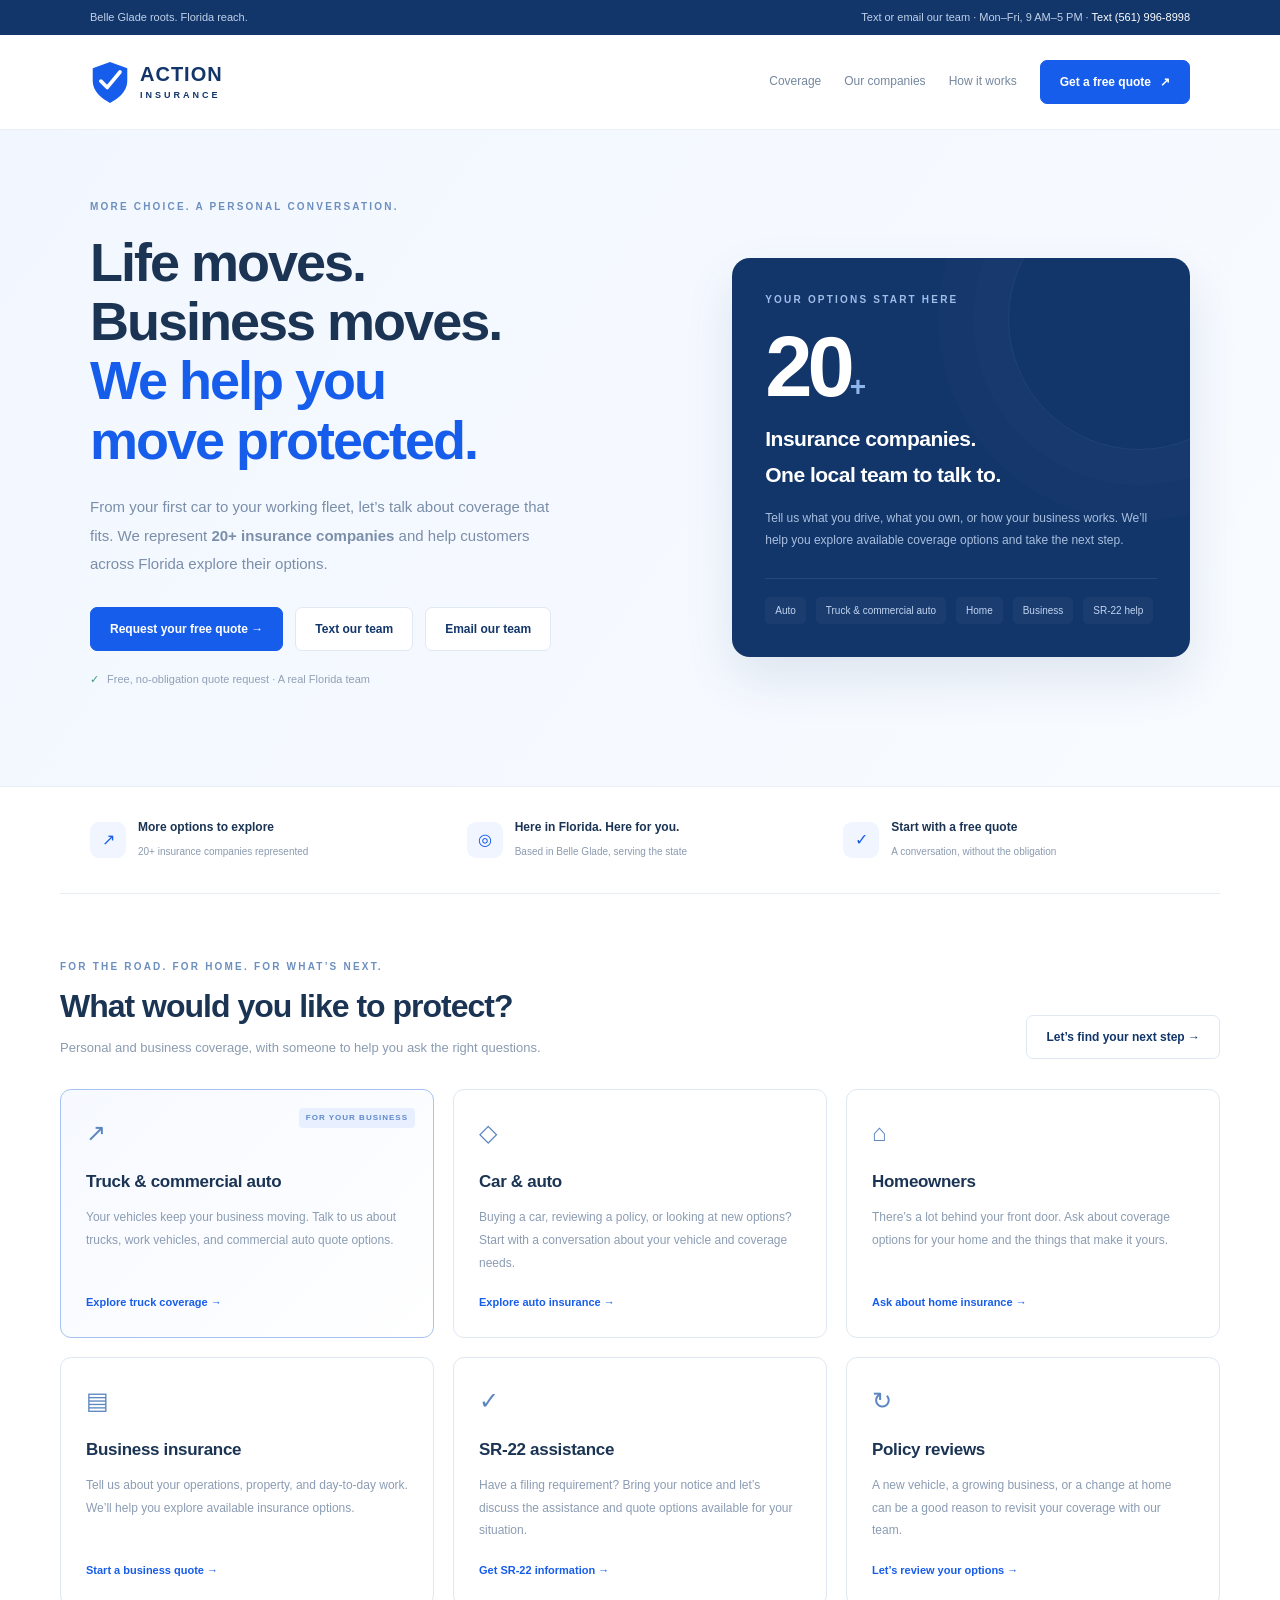
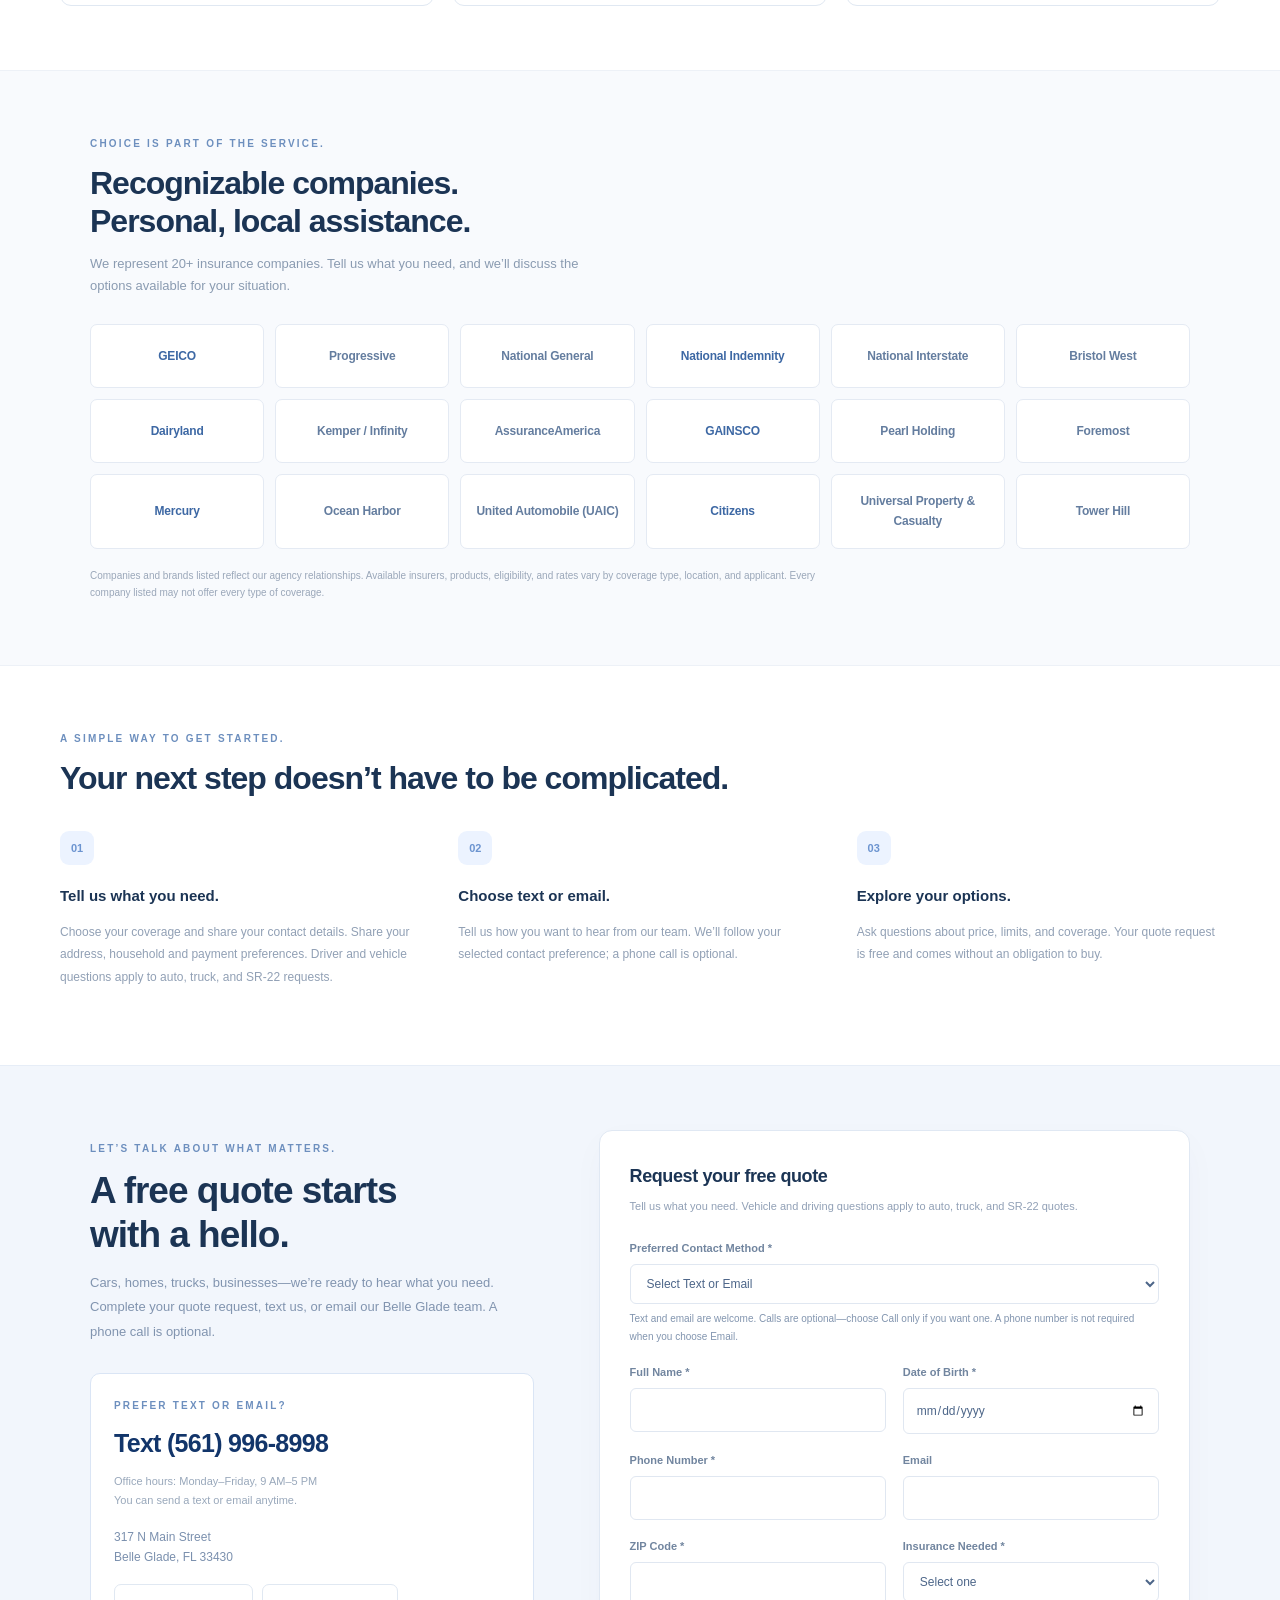
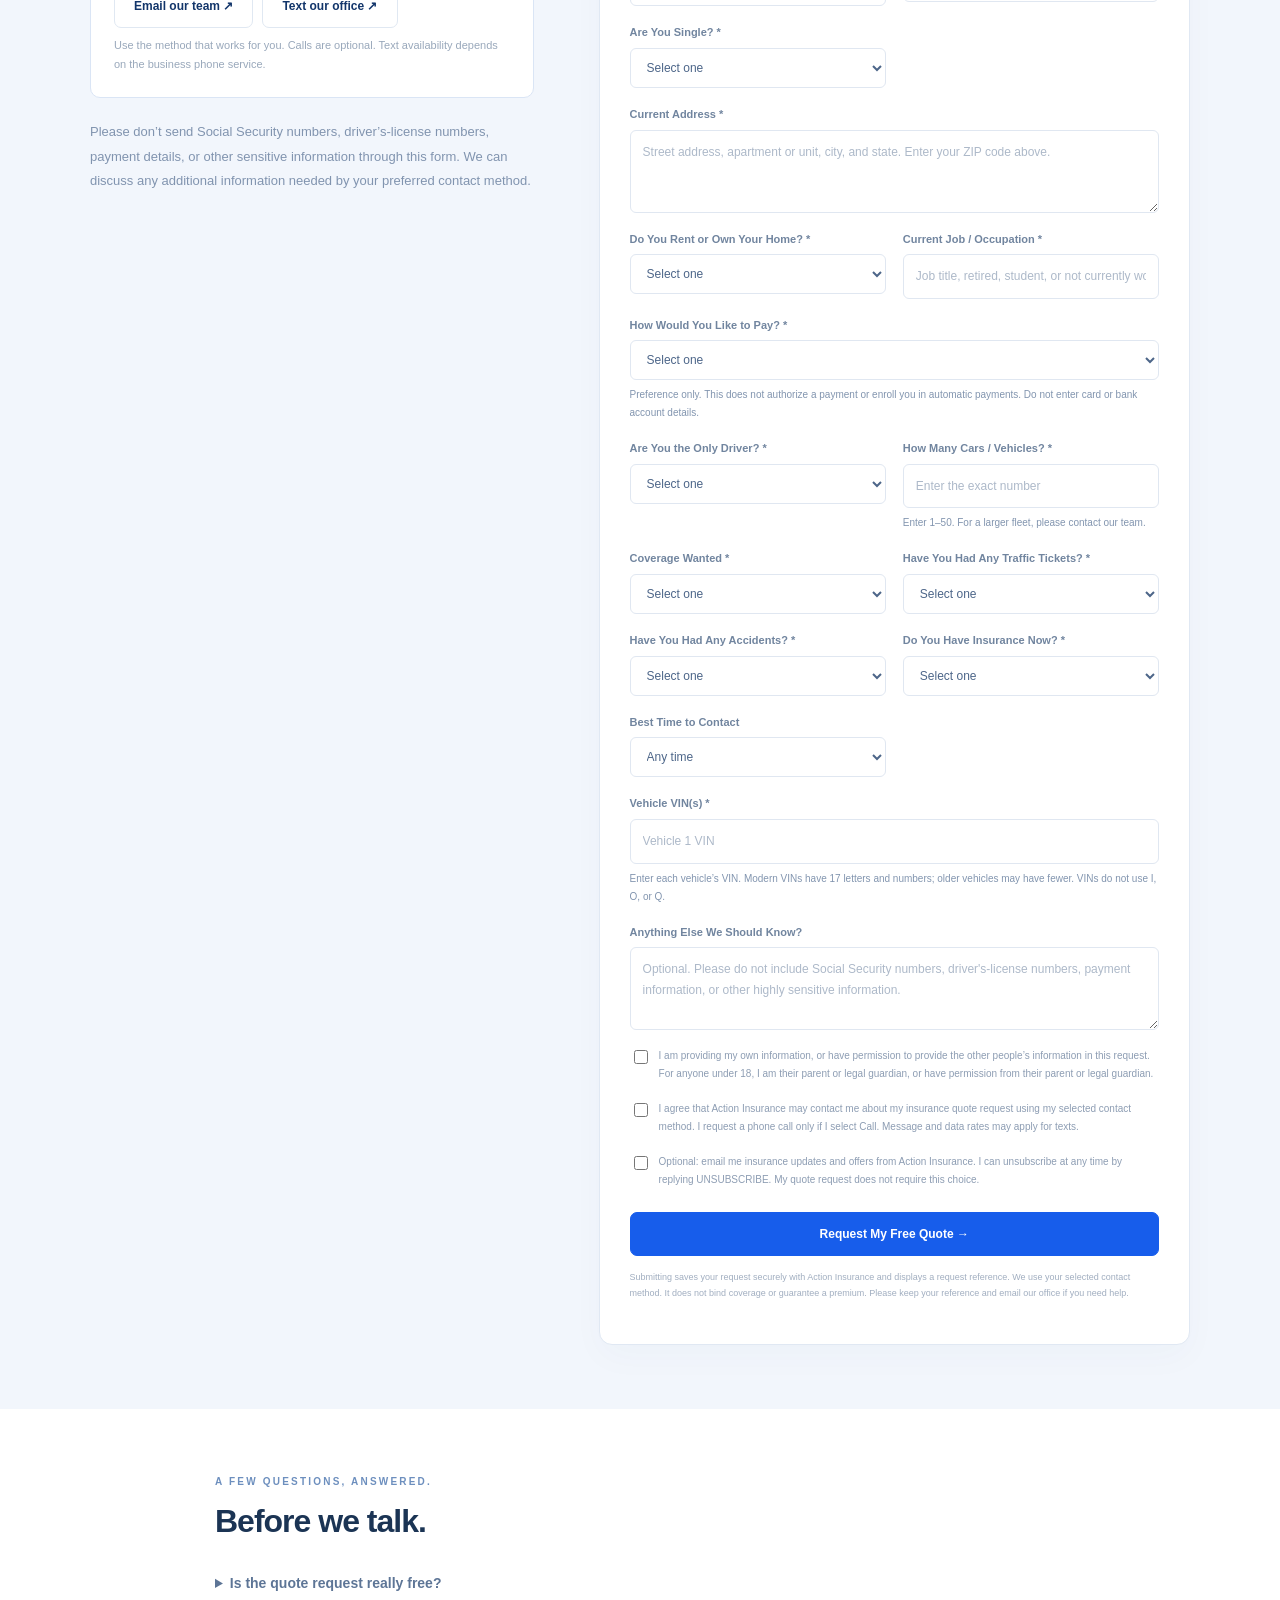
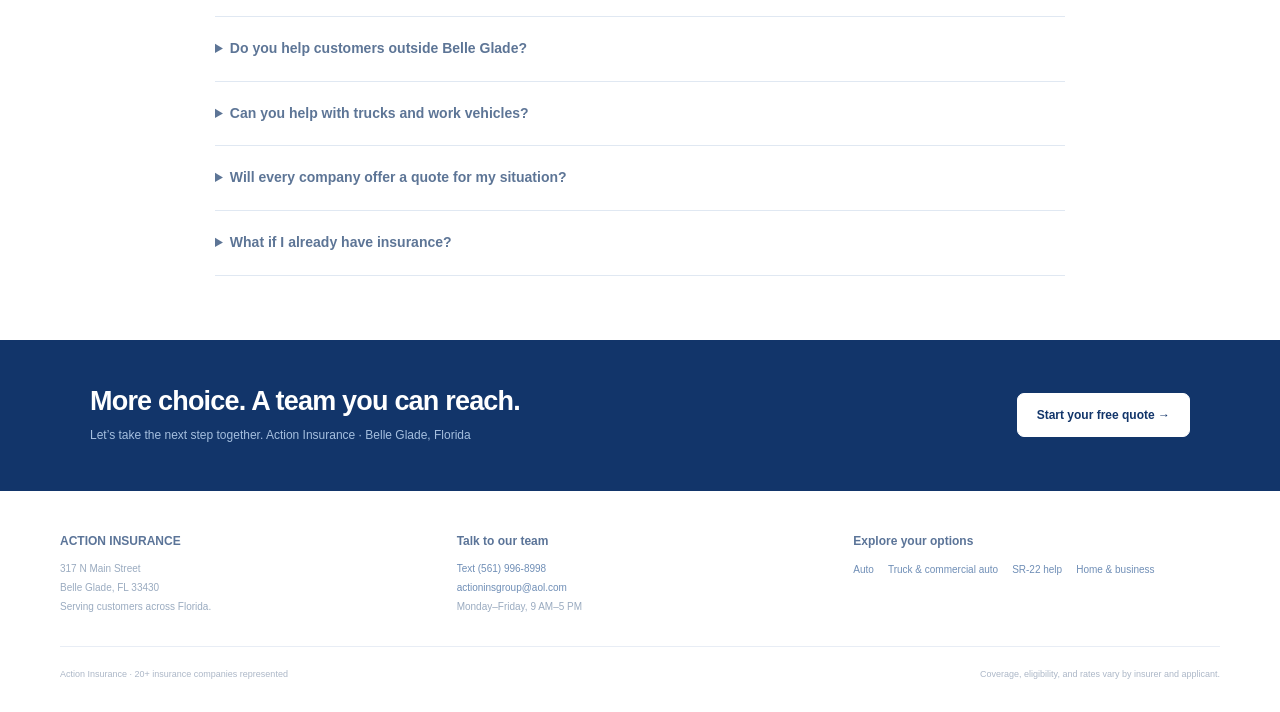
==== commit f303b8d1: "Complete quote form with household, driver, insurance and payment preferences" ====
--- a/index.html
+++ b/index.html
@@ -1,269 +1,397 @@
-<!doctype html>
-<html lang="en">
-<head>
-<meta charset="utf-8"><meta name="viewport" content="width=device-width,initial-scale=1">
-<title>Florida Auto, Home & Truck Insurance Quotes | Action Insurance</title>
-<meta name="description" content="20+ insurance companies represented. One local Florida team. Request a free auto, home, business or truck insurance quote from Action Insurance in Belle Glade. Call (561) 996-8998.">
-<link rel="canonical" href="https://545ny9kfnb-ship-it.github.io/Action-insurance/">
-<meta name="robots" content="index,follow"><meta name="geo.region" content="US-FL"><meta name="geo.placename" content="Belle Glade">
-<meta property="og:type" content="website"><meta property="og:title" content="20+ companies. One local team. | Action Insurance">
-<meta property="og:description" content="More insurance choices, with a real person to help. Request a free quote for your vehicles, home or business. Serving Florida from Belle Glade.">
-<meta property="og:url" content="https://545ny9kfnb-ship-it.github.io/Action-insurance/">
-<script type="application/ld+json">{"@context":"https://schema.org","@type":"InsuranceAgency","name":"Action Insurance","url":"https://545ny9kfnb-ship-it.github.io/Action-insurance/","telephone":"+1-561-996-8998","email":"actioninsgroup@aol.com","address":{"@type":"PostalAddress","streetAddress":"317 N Main Street","addressLocality":"Belle Glade","addressRegion":"FL","postalCode":"33430","addressCountry":"US"},"areaServed":{"@type":"State","name":"Florida"},"openingHoursSpecification":[{"@type":"OpeningHoursSpecification","dayOfWeek":["Monday","Tuesday","Wednesday","Thursday","Friday"],"opens":"09:00","closes":"17:00"}]}</script>
-<style>
-.field[hidden]{display:none}
-:root{--navy:#12356a;--blue:#175deb;--text:#1b3454;--muted:#75869c;--line:#e0e8f2;--pale:#f3f7fd}*{box-sizing:border-box}html{scroll-behavior:smooth;scroll-padding-top:30px}body{margin:0;color:var(--text);background:#fff;font:15px/1.7 'Segoe UI',Arial,sans-serif}a{color:var(--blue);text-decoration:none}button,input,textarea,select{font:inherit}a:focus-visible,button:focus-visible,input:focus-visible,select:focus-visible,textarea:focus-visible{outline:3px solid #eab867;outline-offset:4px}.skip{position:absolute;left:-9999px}.skip:focus{left:20px;top:20px;background:#fff;z-index:5;padding:12px}.wrap{max-width:1160px;padding:0 30px;margin:0 auto}.topline{background:var(--navy);color:#c0d1e9;font-size:11px;padding:8px 0}.topline .wrap{display:flex;justify-content:space-between}.topline a{color:white}.nav{display:flex;justify-content:space-between;align-items:center;gap:22px;padding-top:25px;padding-bottom:25px}.brand{display:flex;align-items:center;gap:10px;color:var(--navy);font-weight:800;font-size:20px;letter-spacing:1px;line-height:1.1}.brand small{display:block;font-size:9px;font-weight:600;letter-spacing:3px;margin-top:6px}.brand svg{width:40px;height:44px}.navlinks{display:flex;align-items:center;gap:23px;font-size:12px}.navlinks>a{color:#75879f}.button{border:1px solid var(--line);border-radius:7px;padding:12px 19px;display:inline-flex;align-items:center;justify-content:center;gap:9px;font-size:12px;font-weight:650;background:#fff;color:var(--navy);cursor:pointer;line-height:1.5;transition:.15s}.button:hover{transform:translateY(-1px);box-shadow:0 4px 15px #1c4c8b10}.button.primary{background:var(--blue);border-color:var(--blue);color:white}.button.white{background:white;color:var(--navy);border-color:white}.eyebrow{font-size:10px;font-weight:700;letter-spacing:2.2px;text-transform:uppercase;color:#6d8fbe;margin-bottom:18px}.hero{background:linear-gradient(125deg,#f2f7ff,#f8fbff);border-top:1px solid #eaf0fa;border-bottom:1px solid #eaf0fa;overflow:hidden}.hero .wrap{display:grid;grid-template-columns:1.25fr 1fr;gap:70px;align-items:center;padding-top:68px;padding-bottom:68px}.hero h1{font-size:54px;line-height:1.1;letter-spacing:-2px;font-weight:650;margin:0 0 23px}.hero h1 span{color:var(--blue)}.hero-copy>p{color:#7a8ea9;max-width:465px;font-size:15px;line-height:1.9;margin:0 0 28px}.actions{display:flex;gap:12px;flex-wrap:wrap}.hero-note{margin-top:18px!important;font-size:11px!important;color:#91a0b5!important}.hero-note span{color:#3a9b79;margin-right:5px}.choice-card{background:var(--navy);color:#fff;border-radius:18px;padding:33px;position:relative;overflow:hidden;box-shadow:0 22px 50px #12356a1b}.choice-card:before{content:'';position:absolute;width:260px;height:260px;border:1px solid #ffffff10;border-radius:50%;right:-80px;top:-70px;box-shadow:0 0 0 35px #ffffff03,0 0 0 70px #ffffff03}.choice-card .eyebrow{color:#a0bde8;margin-bottom:16px}.choice-number{font-size:85px;line-height:1;font-weight:600;letter-spacing:-5px;position:relative}.choice-card h2{font-size:21px;margin:12px 0 14px;font-weight:550;letter-spacing:-.5px}.choice-card p{font-size:12px;color:#a8bfdf;line-height:1.9;margin:0 0 26px}.choice-list{border-top:1px solid #ffffff17;padding-top:18px;display:flex;gap:10px;flex-wrap:wrap;color:#c2d5f2;font-size:10px}.choice-list span{background:#ffffff09;padding:5px 10px;border-radius:5px}.trustbar{display:grid;grid-template-columns:repeat(3,1fr);gap:30px;padding-top:30px;padding-bottom:30px;border-bottom:1px solid #e8edf5}.trustitem{display:flex;gap:12px;align-items:center}.trusticon{height:36px;width:36px;background:#f0f5ff;border-radius:9px;display:grid;place-items:center;color:var(--blue);font-size:16px;flex-shrink:0}.trustitem strong{display:block;font-size:12px;font-weight:650}.trustitem small{font-size:10px;color:#8a9ab0}.section{padding:64px 0}.section-head{display:flex;justify-content:space-between;align-items:flex-end;gap:30px;margin-bottom:30px}.section h2{font-size:32px;line-height:1.2;letter-spacing:-1px;margin:0 0 12px;font-weight:600}.section .eyebrow{margin-bottom:12px}.section-sub{color:#8a9bb1;font-size:13px;margin:0;max-width:510px}.coverage-grid{display:grid;grid-template-columns:repeat(3,1fr);gap:19px}.coverage-card{border:1px solid var(--line);border-radius:11px;padding:25px;display:flex;flex-direction:column;position:relative}.coverage-card.featured{border-color:#a8c3f1;background:linear-gradient(135deg,#f6f9ff,#fff)}.coverage-icon{font-size:24px;line-height:1.5;margin-bottom:17px;color:#5c86c0}.coverage-card h3{font-size:17px;letter-spacing:-.3px;margin:0 0 9px;font-weight:600}.coverage-card p{font-size:12px;color:#8b9cb3;line-height:1.9;margin:0 0 19px}.coverage-card a{font-size:11px;font-weight:600;margin-top:auto}.tag{position:absolute;top:18px;right:18px;background:#e8f0ff;color:#5f88c9;border-radius:4px;padding:3px 7px;font-size:8px;letter-spacing:1px;font-weight:600}.carrier-section{background:#f8fafd;border-top:1px solid #edf1f7;border-bottom:1px solid #edf1f7}.carrier-grid{display:grid;grid-template-columns:repeat(6,1fr);gap:11px;margin-top:27px}.carrier{background:#fff;border:1px solid #e4eaf3;border-radius:7px;padding:16px 9px;text-align:center;display:grid;place-items:center;min-height:64px;font-size:12px;font-weight:650;color:#647d9f;letter-spacing:-.2px}.carrier:nth-child(3n+1){color:#3d68a4}.carrier-note{font-size:10px;color:#9aa7b9;margin:18px 0 0;max-width:760px}.process{display:grid;grid-template-columns:repeat(3,1fr);gap:35px;margin-top:34px}.step-num{height:34px;width:34px;background:#ecf3ff;color:#6c94d0;display:grid;place-items:center;border-radius:9px;font-size:11px;font-weight:650;margin-bottom:18px}.process h3{font-size:15px;margin:0 0 9px}.process p{font-size:12px;line-height:1.9;color:#91a0b5}.quote-section{background:#f2f6fc;border-top:1px solid #e6edf7}.quote-layout{display:grid;grid-template-columns:.9fr 1.2fr;gap:65px;align-items:start}.quote-intro{padding-top:10px}.quote-intro h2{font-size:37px}.quote-intro>p{color:#8194af;font-size:13px;line-height:1.9}.contact-box{border:1px solid #dae5f5;background:#fff;border-radius:10px;padding:23px;margin-top:28px}.contact-box .phone{font-size:25px;font-weight:650;letter-spacing:-.7px;color:var(--navy)}.contact-box p{font-size:11px;color:#99a8bb;margin:8px 0 0}.contact-box .address{font-size:12px;color:#7b90ae;margin:17px 0}.contact-box .actions{gap:9px}.quote-form{background:#fff;border:1px solid #e0e8f3;border-radius:13px;padding:30px;box-shadow:0 12px 35px #17376307}.quote-form h3{font-size:18px;font-weight:600;letter-spacing:-.4px;margin:0 0 5px}.quote-form>p{font-size:11px;color:#91a0b6;margin:0 0 24px}.form-grid{display:grid;grid-template-columns:1fr 1fr;gap:17px}.field{display:flex;flex-direction:column;gap:6px}.field.full{grid-column:1/-1}.field label{font-size:11px;font-weight:550;color:#71859f}input,select,textarea{width:100%;border:1px solid #e0e7f1;border-radius:6px;padding:11px 12px;color:#4d6689;background:white;font-size:12px;min-width:0}input::placeholder,textarea::placeholder{color:#adb9c9}textarea{resize:vertical;min-height:83px}.check{display:flex;align-items:flex-start;gap:8px;font-size:10px;color:#8d9db3;line-height:1.8;margin:17px 0}.check input{width:14px;height:14px;flex-shrink:0;accent-color:#175deb;margin-top:3px}.submit{width:100%;margin-top:6px}.form-note{font-size:9px;color:#a1aec0;line-height:1.8;margin:13px 0 0}.commercial-fields{display:none;grid-column:1/-1}.commercial-fields.visible{display:grid;grid-template-columns:1fr 1fr;gap:17px}.faq{max-width:850px;margin:auto}.faq details{border-bottom:1px solid var(--line);padding:20px 0}.faq summary{cursor:pointer;font-size:14px;font-weight:550;color:#5d7596}.faq details p{font-size:12px;color:#92a2b8;line-height:1.9;margin:15px 0 0}.final-cta{background:var(--navy);padding:45px 0;color:#fff}.final-cta .wrap{display:flex;align-items:center;justify-content:space-between;gap:30px}.final-cta h2{font-size:27px;line-height:1.2;letter-spacing:-.8px;font-weight:550;margin:0 0 8px}.final-cta p{font-size:12px;color:#a5bfdf;margin:0}.footer{padding:40px 0 30px;color:#9aabc0;font-size:10px}.footer-top{display:grid;grid-template-columns:1fr 1fr 1fr;gap:30px;margin-bottom:30px}.footer strong{color:#5b7498;font-weight:650;font-size:12px}.footer p{margin:8px 0 0;line-height:1.9}.footer a{color:#6f8eb6}.footer-bottom{border-top:1px solid #e8edf5;padding-top:20px;font-size:9px;color:#acb7c7;display:flex;gap:30px;justify-content:space-between}.mobile-call{display:none}.status{font-size:12px;color:var(--blue);margin-top:12px}.privacy-note{font-size:10px;line-height:1.8;color:#97a6ba;margin-top:22px}.inline-links{display:flex;gap:14px;flex-wrap:wrap;margin-top:10px}
-@media(max-width:1000px){.hero .wrap{gap:35px}.hero h1{font-size:45px}.carrier-grid{grid-template-columns:repeat(4,1fr)}.quote-layout{gap:35px}.navlinks{gap:15px}.navlinks>a:not(.button){display:none}}@media(max-width:720px){.wrap{padding-left:22px;padding-right:22px}.topline .wrap>span:first-child{display:none}.topline .wrap{justify-content:center}.nav{padding-top:20px;padding-bottom:20px}.brand{font-size:17px}.brand svg{width:33px}.navlinks .button{font-size:10px;padding:10px 12px}.hero .wrap{grid-template-columns:1fr;padding-top:43px;padding-bottom:42px;gap:28px}.hero h1{font-size:43px}.hero-copy>p{font-size:14px}.choice-card{padding:24px}.choice-number{font-size:62px}.choice-card h2{font-size:19px}.choice-card p{margin-bottom:18px}.choice-list{padding-top:13px}.trustbar{gap:20px;grid-template-columns:1fr;padding-top:24px;padding-bottom:24px}.trustitem{gap:12px}.trustitem small{font-size:11px}.section{padding:43px 0}.section-head{display:block;margin-bottom:24px}.section h2{font-size:28px}.section-head>.button{margin-top:18px}.coverage-grid{grid-template-columns:1fr 1fr;gap:13px}.coverage-card{padding:20px}.coverage-card p{font-size:11px}.coverage-card h3{font-size:16px}.tag{font-size:7px;top:13px;right:13px}.carrier-grid{grid-template-columns:repeat(3,1fr);gap:8px}.carrier{font-size:10px;padding:12px 7px;min-height:61px}.process{grid-template-columns:1fr;gap:20px}.process h3{margin-top:-45px;margin-left:53px}.process p{margin-left:53px;margin-top:13px}.quote-layout{grid-template-columns:1fr;gap:28px}.quote-intro h2{font-size:32px}.quote-form{padding:24px}.form-grid{gap:14px}.contact-box{margin-top:22px}.final-cta .wrap{display:block}.final-cta .button{margin-top:20px}.final-cta h2{font-size:25px}.footer-top{grid-template-columns:1fr;gap:21px}.footer-bottom{display:block}.footer-bottom span{display:block;margin-bottom:7px}.footer{padding-bottom:86px}.mobile-call{position:fixed;bottom:0;left:0;right:0;display:flex;gap:10px;background:#fff;padding:10px 18px;border-top:1px solid #dce6f4;z-index:3}.mobile-call .button{flex:1;font-size:11px;padding:11px}.hero .actions .button{font-size:11px;padding:12px 15px}}@media(max-width:400px){.coverage-grid{grid-template-columns:1fr}.hero h1{font-size:38px}.form-grid{grid-template-columns:1fr}.field.full{grid-column:auto}.commercial-fields.visible{grid-template-columns:1fr}.brand small{letter-spacing:2px}.hero .actions{flex-direction:column}}@media(prefers-reduced-motion:reduce){html{scroll-behavior:auto}.button{transition:none}.button:hover{transform:none}}
-.contact-preference-note{font-size:10px;line-height:1.8;color:#8295af}#vinFields input+input{margin-top:9px}.field.full>label{display:block} .quote-form .check input{width:14px;height:14px;flex-shrink:0}
-@media(max-width:720px){.mobile-call .button{padding:10px 8px;font-size:10px}}
-</style>
-</head>
-<body>
-<a class="skip" href="#main-content">Skip to content</a>
-<div class="topline"><div class="wrap"><span>Belle Glade roots. Florida reach.</span><span>Text or email our team · Mon–Fri, 9 AM–5 PM · <a href="sms:+15619968998">Text (561) 996-8998</a></span></div></div>
-<header class="wrap nav"><a href="./" class="brand" aria-label="Action Insurance home"><svg viewBox="0 0 44 48" aria-hidden="true"><path d="M22 2 41 9v14c0 12-11 20-19 24C14 43 3 35 3 23V9Z" fill="#175deb"/><path d="m12 23 7 7 14-17" fill="none" stroke="#fff" stroke-width="4" stroke-linecap="round" stroke-linejoin="round"/></svg><span>ACTION<small>INSURANCE</small></span></a><nav class="navlinks" aria-label="Main navigation"><a href="#coverage-options">Coverage</a><a href="#companies">Our companies</a><a href="#how-it-works">How it works</a><a href="#quote" class="button primary">Get a free quote <span>↗</span></a></nav></header>
-<main id="main-content">
-<section class="hero"><div class="wrap"><div class="hero-copy"><div class="eyebrow">MORE CHOICE. A PERSONAL CONVERSATION.</div><h1>Life moves.<br>Business moves.<br><span>We help you<br>move protected.</span></h1><p>From your first car to your working fleet, let’s talk about coverage that fits. We represent <strong>20+ insurance companies</strong> and help customers across Florida explore their options.</p><div class="actions"><a class="button primary" href="#quote">Request your free quote →</a><a class="button" href="sms:+15619968998">Text our team</a><a class="button" href="mailto:actioninsgroup@aol.com?subject=Insurance%20quote%20request">Email our team</a></div><p class="hero-note"><span>✓</span> Free, no-obligation quote request · A real Florida team</p></div><aside class="choice-card"><div class="eyebrow">YOUR OPTIONS START HERE</div><div class="choice-number">20<span style="font-size:28px;letter-spacing:0;color:#8eb6ed">+</span></div><h2>Insurance companies.<br>One local team to talk to.</h2><p>Tell us what you drive, what you own, or how your business works. We’ll help you explore available coverage options and take the next step.</p><div class="choice-list"><span>Auto</span><span>Truck &amp; commercial auto</span><span>Home</span><span>Business</span><span>SR-22 help</span></div></aside></div></section>
-<div class="wrap trustbar"><div class="trustitem"><span class="trusticon">↗</span><div><strong>More options to explore</strong><small>20+ insurance companies represented</small></div></div><div class="trustitem"><span class="trusticon">◎</span><div><strong>Here in Florida. Here for you.</strong><small>Based in Belle Glade, serving the state</small></div></div><div class="trustitem"><span class="trusticon">✓</span><div><strong>Start with a free quote</strong><small>A conversation, without the obligation</small></div></div></div>
-<section class="section wrap" id="coverage-options"><div class="section-head"><div><div class="eyebrow">FOR THE ROAD. FOR HOME. FOR WHAT’S NEXT.</div><h2>What would you like to protect?</h2><p class="section-sub">Personal and business coverage, with someone to help you ask the right questions.</p></div><a class="button" href="#quote">Let’s find your next step →</a></div><div class="coverage-grid">
-<article class="coverage-card featured"><span class="tag">FOR YOUR BUSINESS</span><div class="coverage-icon">↗</div><h3>Truck &amp; commercial auto</h3><p>Your vehicles keep your business moving. Talk to us about trucks, work vehicles, and commercial auto quote options.</p><a href="commercial-auto-insurance.html">Explore truck coverage →</a></article>
-<article class="coverage-card"><div class="coverage-icon">◇</div><h3>Car &amp; auto</h3><p>Buying a car, reviewing a policy, or looking at new options? Start with a conversation about your vehicle and coverage needs.</p><a href="auto-insurance.html">Explore auto insurance →</a></article>
-<article class="coverage-card"><div class="coverage-icon">⌂</div><h3>Homeowners</h3><p>There’s a lot behind your front door. Ask about coverage options for your home and the things that make it yours.</p><a href="#quote" data-coverage="Home Insurance">Ask about home insurance →</a></article>
-<article class="coverage-card"><div class="coverage-icon">▤</div><h3>Business insurance</h3><p>Tell us about your operations, property, and day-to-day work. We’ll help you explore available insurance options.</p><a href="#quote" data-coverage="Business Insurance">Start a business quote →</a></article>
-<article class="coverage-card"><div class="coverage-icon">✓</div><h3>SR-22 assistance</h3><p>Have a filing requirement? Bring your notice and let’s discuss the assistance and quote options available for your situation.</p><a href="sr-22.html">Get SR-22 information →</a></article>
-<article class="coverage-card"><div class="coverage-icon">↻</div><h3>Policy reviews</h3><p>A new vehicle, a growing business, or a change at home can be a good reason to revisit your coverage with our team.</p><a href="#quote" data-coverage="Other">Let’s review your options →</a></article></div></section>
-<section class="section carrier-section" id="companies"><div class="wrap"><div class="eyebrow">CHOICE IS PART OF THE SERVICE.</div><h2>Recognizable companies.<br>Personal, local assistance.</h2><p class="section-sub">We represent 20+ insurance companies. Tell us what you need, and we’ll discuss the options available for your situation.</p><div class="carrier-grid">
-<div class="carrier">GEICO</div><div class="carrier">Progressive</div><div class="carrier">National General</div><div class="carrier">National Indemnity</div><div class="carrier">National Interstate</div><div class="carrier">Bristol West</div><div class="carrier">Dairyland</div><div class="carrier">Kemper / Infinity</div><div class="carrier">AssuranceAmerica</div><div class="carrier">GAINSCO</div><div class="carrier">Pearl Holding</div><div class="carrier">Foremost</div><div class="carrier">Mercury</div><div class="carrier">Ocean Harbor</div><div class="carrier">United Automobile (UAIC)</div><div class="carrier">Citizens</div><div class="carrier">Universal Property &amp; Casualty</div><div class="carrier">Tower Hill</div>
-</div><p class="carrier-note">Companies and brands listed reflect our agency relationships. Available insurers, products, eligibility, and rates vary by coverage type, location, and applicant. Every company listed may not offer every type of coverage.</p></div></section>
-<section class="section wrap" id="how-it-works"><div class="eyebrow">A SIMPLE WAY TO GET STARTED.</div><h2>Your next step doesn’t have to be complicated.</h2><div class="process"><div><div class="step-num">01</div><h3>Tell us what you need.</h3><p>Choose your coverage and share your contact details. Driver and vehicle questions appear for auto, truck, and SR-22 requests.</p></div><div><div class="step-num">02</div><h3>Choose text or email.</h3><p>Tell us how you want to hear from our team. We’ll follow your selected contact preference; a phone call is optional.</p></div><div><div class="step-num">03</div><h3>Explore your options.</h3><p>Ask questions about price, limits, and coverage. Your quote request is free and comes without an obligation to buy.</p></div></div></section>
-<section class="section quote-section" id="quote"><div class="wrap quote-layout"><div class="quote-intro"><div class="eyebrow">LET’S TALK ABOUT WHAT MATTERS.</div><h2>A free quote starts<br>with a hello.</h2><p>Cars, homes, trucks, businesses—we’re ready to hear what you need. Complete your quote request, text us, or email our Belle Glade team. A phone call is optional.</p><div class="contact-box"><div class="eyebrow" style="margin-bottom:8px">PREFER TEXT OR EMAIL?</div><a class="phone" href="sms:+15619968998">Text (561) 996-8998</a><p>Office hours: Monday–Friday, 9 AM–5 PM<br>You can send a text or email anytime.</p><div class="address">317 N Main Street<br>Belle Glade, FL 33430</div><div class="actions"><a class="button" href="mailto:actioninsgroup@aol.com">Email our team ↗</a><a class="button" href="sms:+15619968998">Text our office ↗</a></div><p>Use the method that works for you. Calls are optional. Text availability depends on the business phone service.</p></div><p class="privacy-note">Please don’t send Social Security numbers, driver’s-license numbers, payment details, or other sensitive information through this form. We can discuss any additional information needed by your preferred contact method.</p></div>
-<form class="quote-form" id="quoteForm"
-            action="https://action-insurance-cloud.oakenbug2.chatgpt.site/quote-request"
-            method="POST">
-        <input type="hidden" id="campaign-source" name="Campaign Source" value="Website">
-        <input type="text" name="_honey" tabindex="-1" autocomplete="off" aria-hidden="true" style="display:none">
-
-        <div class="form-grid">
-          <div class="field full">
-            <label for="contact">Preferred Contact Method *</label>
-            <select id="contact" name="Preferred Contact Method" required>
-              <option value="">Select Text or Email</option>
-              <option value="Text">Text</option>
-              <option value="Email">Email</option>
-              <option value="Call">Call (only if I request it)</option>
-            </select>
-            <small class="contact-preference-note">Text and email are welcome. Calls are optional—choose Call only if you want one. A phone number is not required when you choose Email.</small>
-          </div>
-          <div class="field">
-            <label for="name">Full Name *</label>
-            <input id="name" name="Full Name" type="text" autocomplete="name" required>
-          </div>
-
-          <div class="field">
-            <label for="phone" id="phone-label">Phone Number *</label>
-            <input id="phone" name="Phone Number" type="tel" autocomplete="tel" required>
-          </div>
-
-          <div class="field">
-            <label for="email" id="email-label">Email</label>
-            <input id="email" name="Email" type="email" autocomplete="email">
-          </div>
-
-          <div class="field">
-            <label for="zip">ZIP Code *</label>
-            <input id="zip" name="ZIP Code" inputmode="numeric" pattern="[0-9]{5}(-[0-9]{4})?" autocomplete="postal-code" required>
-          </div>
-
-          <div class="field">
-            <label for="insurance">Insurance Needed *</label>
-            <select id="insurance" name="Insurance Needed" required>
-              <option value="">Select one</option>
-              <option>Auto Insurance</option>
-              <option>Truck / Commercial Auto Insurance</option>
-              <option>Home Insurance</option>
-              <option>Business Insurance</option>
-              <option>SR-22</option>
-              <option>Other</option>
-            </select>
-          </div>
-
-          <div class="field" data-auto-field>
-            <label for="marital">Marital Status *</label>
-            <select id="marital" name="Marital Status" required>
-              <option value="">Select one</option>
-              <option>Single</option>
-              <option>Married</option>
-            </select>
-          </div>
-
-          <div class="field" data-auto-field>
-            <label for="onlydriver">Are You the Only Driver? *</label>
-            <select id="onlydriver" name="Only Driver" required>
-              <option value="">Select one</option>
-              <option>Yes</option>
-              <option>No</option>
-            </select>
-          </div>
-
-          <div class="field" data-auto-field>
-            <label for="jobtitle">Work Title / Occupation *</label>
-            <input id="jobtitle" name="Work Title / Occupation" type="text" required>
-          </div>
-
-          <div class="field" data-auto-field>
-            <label for="vehicles">How Many Vehicles? *</label>
-            <select id="vehicles" name="Number of Vehicles" required>
-              <option value="">Select one</option>
-              <option value="1">1</option>
-              <option value="2">2</option>
-              <option value="3">3</option>
-              <option value="4">4</option>
-              <option value="5">5</option>
-              <option value="6">6+</option>
-            </select>
-          </div>
-
-          <div class="field" data-auto-field>
-            <label for="coverage">Coverage Wanted *</label>
-            <select id="coverage" name="Coverage Wanted" required>
-              <option value="">Select one</option>
-              <option>PIP</option>
-              <option>Semi Full Coverage</option>
-              <option>Full Coverage</option>
-            </select>
-          </div>
-
-          <div class="field">
-            <label for="insured">Currently Insured?</label>
-            <select id="insured" name="Currently Insured">
-              <option value="">Select one</option>
-              <option>Yes</option>
-              <option>No</option>
-            </select>
-          </div>
-
-          
-
-          <div class="field">
-            <label for="besttime">Best Time to Contact</label>
-            <select id="besttime" name="Best Time to Contact">
-              <option value="">Any time</option>
-              <option>Morning</option>
-              <option>Afternoon</option>
-              <option>Evening</option>
-            </select>
-          </div>
-
-          <div class="field full" data-auto-field>
-            <label for="vehicle-vin-1">Vehicle VIN(s) *</label>
-            <div id="vinFields">
-              <input id="vehicle-vin-1" name="Vehicle 1 VIN" type="text" maxlength="17" minlength="11" aria-label="Vehicle 1 VIN" placeholder="Vehicle 1 VIN" required>
-            </div>
-          </div>
-
-          <div class="field full">
-            <label for="message">Anything Else We Should Know?</label>
-            <textarea id="message" name="Message" placeholder="Optional. Please do not include Social Security numbers, driver's-license numbers, payment information, or other highly sensitive information."></textarea>
-          </div>
-        </div>
-
-        <label class="check">
-          <input type="checkbox" name="Contact Consent" value="Yes" required>
-          <span>I agree that Action Insurance may contact me about my insurance quote request using my selected contact method. I request a phone call only if I select Call. Message and data rates may apply for texts.</span>
-        </label>
-
-        <label class="check">
-          <input type="checkbox" id="marketingEmailOptIn" name="Marketing Email Opt-In" value="Yes - insurance email updates from Action Insurance">
-          <span>Optional: email me insurance updates and offers from Action Insurance. I can unsubscribe at any time by replying UNSUBSCRIBE. My quote request does not require this choice.</span>
-        </label>
-        <input type="hidden" id="marketingOptInRecordedAt" name="Marketing Opt-In Recorded At" value="Not subscribed">
-        <input type="hidden" name="Marketing Opt-In Wording" value="Optional: email me insurance updates and offers from Action Insurance. I can unsubscribe at any time by replying UNSUBSCRIBE. My quote request does not require this choice. Version 2026-10-31.">
-
-        <button class="button primary submit" type="submit">Request My Free Quote →</button>
-        <div class="form-note">Submitting saves your request securely with Action Insurance and displays a request reference. We use your selected contact method. It does not bind coverage or guarantee a premium. Please keep your reference and email our office if you need help.</div>
-        <div class="status" id="formStatus" aria-live="polite"></div>
-      </form>
-</div></section>
-<section class="section wrap"><div class="faq"><div class="eyebrow">A FEW QUESTIONS, ANSWERED.</div><h2>Before we talk.</h2><details><summary>Is the quote request really free?</summary><p>Yes. You can request a free, no-obligation quote. The insurer determines available coverage, eligibility, and pricing. Requesting a quote does not mean coverage is in effect.</p></details><details><summary>Do you help customers outside Belle Glade?</summary><p>Yes. Our office is in Belle Glade, and we assist customers throughout Florida. Let us know your ZIP code and the type of insurance you’re looking for.</p></details><details><summary>Can you help with trucks and work vehicles?</summary><p>Yes. Truck and commercial auto insurance are among the services we offer. Tell us about your business, vehicles, and drivers so we can discuss your needs and available options.</p></details><details><summary>Will every company offer a quote for my situation?</summary><p>Available companies vary by the coverage you need, your location, and your application. Our agency represents 20+ companies, but every company may not offer every product or accept every applicant.</p></details><details><summary>What if I already have insurance?</summary><p>You can ask us to review your coverage needs and explore available options. Keep your existing coverage in place until any replacement policy and its effective date are confirmed.</p></details></div></section>
-<section class="final-cta"><div class="wrap"><div><h2>More choice. A team you can reach.</h2><p>Let’s take the next step together. Action Insurance · Belle Glade, Florida</p></div><a class="button white" href="#quote">Start your free quote →</a></div></section>
-</main>
-<footer class="footer wrap"><div class="footer-top"><div><strong>ACTION INSURANCE</strong><p>317 N Main Street<br>Belle Glade, FL 33430<br>Serving customers across Florida.</p></div><div><strong>Talk to our team</strong><p><a href="sms:+15619968998">Text (561) 996-8998</a><br><a href="mailto:actioninsgroup@aol.com">actioninsgroup@aol.com</a><br>Monday–Friday, 9 AM–5 PM</p></div><div><strong>Explore your options</strong><div class="inline-links"><a href="auto-insurance.html">Auto</a><a href="commercial-auto-insurance.html">Truck &amp; commercial auto</a><a href="sr-22.html">SR-22 help</a><a href="#quote">Home &amp; business</a></div></div></div><div class="footer-bottom"><span>Action Insurance · 20+ insurance companies represented</span><span>Coverage, eligibility, and rates vary by insurer and applicant.</span></div></footer>
-<div class="mobile-call"><a class="button" href="sms:+15619968998">Text us</a><a class="button" href="mailto:actioninsgroup@aol.com?subject=Insurance%20quote%20request">Email us</a><a class="button primary" href="#quote">Free quote →</a></div>
-<script>
-    const form = document.getElementById('quoteForm');
-    const statusEl = document.getElementById('formStatus');
-    const vehicleSelect = document.getElementById('vehicles');
-    const vinFields = document.getElementById('vinFields');
-    const storedVinValues = new Map();
-
-    function renderVinFields() {
-      vinFields.querySelectorAll('input').forEach((input, index) => {
-        storedVinValues.set(index + 1, input.value);
-      });
-      let count = parseInt(vehicleSelect.value || '1', 10);
-      if (count > 6) count = 6;
-      vinFields.innerHTML = '';
-      for (let i = 1; i <= count; i++) {
-        const input = document.createElement('input');
-        input.name = `Vehicle ${i} VIN`;
-        input.type = 'text';
-        input.id = 'vehicle-vin-' + i;
-        input.maxLength = 17;
-        input.minLength = 11;
-        input.setAttribute('aria-label', 'Vehicle ' + i + ' VIN');
-        input.value = storedVinValues.get(i) || '';
-        input.placeholder = `Vehicle ${i} VIN`;
-        input.required = true;
-        input.style.marginBottom = '10px';
-        vinFields.appendChild(input);
-      }
-      updateCoverageFields();
-    }
-
-    vehicleSelect.addEventListener('change', renderVinFields);
-
-
-    const contactPreference = document.getElementById('contact');
-    const phoneInput = document.getElementById('phone');
-    const emailInput = document.getElementById('email');
-    function updateContactRequirements() {
-      const byEmail = contactPreference.value === 'Email';
-      phoneInput.required = !byEmail;
-      emailInput.required = byEmail;
-      document.getElementById('phone-label').textContent = byEmail ? 'Phone Number (optional)' : 'Phone Number *';
-      document.getElementById('email-label').textContent = byEmail ? 'Email *' : 'Email';
-    }
-    contactPreference.addEventListener('change', updateContactRequirements);
-    updateContactRequirements();
-    const params = new URLSearchParams(location.search);
-    const coverageSelect = document.getElementById('insurance');
-    function updateCoverageFields() {
-      const needsVehicles = ['Auto Insurance', 'Truck / Commercial Auto Insurance', 'SR-22'].includes(coverageSelect.value);
-      document.querySelectorAll('[data-auto-field]').forEach(field => {
-        field.hidden = !needsVehicles;
-        field.querySelectorAll('input, select').forEach(input => {
-          if (!Object.hasOwn(input.dataset, 'coverageRequired')) input.dataset.coverageRequired = String(input.required);
-          input.required = needsVehicles && input.dataset.coverageRequired === 'true';
-          input.disabled = !needsVehicles;
-        });
-      });
-    }
-    coverageSelect.addEventListener('change', updateCoverageFields);
-    const requested = params.get('coverage');
-    if ([...coverageSelect.options].some(option => option.value === requested)) coverageSelect.value = requested;
-    updateCoverageFields();
-    document.querySelectorAll('[data-coverage]').forEach(link => link.addEventListener('click', () => {
-      const requestedCoverage = link.dataset.coverage;
-      if ([...coverageSelect.options].some(option => option.value === requestedCoverage)) coverageSelect.value = requestedCoverage;
-      updateCoverageFields();
-    }));
-    document.getElementById('campaign-source').value = [params.get('utm_source'), params.get('utm_campaign')].filter(Boolean).join(' / ').slice(0, 200) || 'Website';
-
-    // Submit directly to our owned intake service, which saves the request before email notification.
-    form.addEventListener('submit', function() {
-      document.getElementById('marketingOptInRecordedAt').value = document.getElementById('marketingEmailOptIn').checked ? new Date().toISOString() : 'Not subscribed';
-      statusEl.textContent = 'Saving your request securely with Action Insurance...';
-    });
-  </script>
-</body></html>
-
+<!doctype html>
+<html lang="en">
+<head>
+<meta charset="utf-8"><meta name="viewport" content="width=device-width,initial-scale=1">
+<title>Florida Auto, Home & Truck Insurance Quotes | Action Insurance</title>
+<meta name="description" content="20+ insurance companies represented. One local Florida team. Request a free auto, home, business or truck insurance quote from Action Insurance in Belle Glade. Call (561) 996-8998.">
+<link rel="canonical" href="https://545ny9kfnb-ship-it.github.io/Action-insurance/">
+<meta name="robots" content="index,follow"><meta name="geo.region" content="US-FL"><meta name="geo.placename" content="Belle Glade">
+<meta property="og:type" content="website"><meta property="og:title" content="20+ companies. One local team. | Action Insurance">
+<meta property="og:description" content="More insurance choices, with a real person to help. Request a free quote for your vehicles, home or business. Serving Florida from Belle Glade.">
+<meta property="og:url" content="https://545ny9kfnb-ship-it.github.io/Action-insurance/">
+<script type="application/ld+json">{"@context":"https://schema.org","@type":"InsuranceAgency","name":"Action Insurance","url":"https://545ny9kfnb-ship-it.github.io/Action-insurance/","telephone":"+1-561-996-8998","email":"actioninsgroup@aol.com","address":{"@type":"PostalAddress","streetAddress":"317 N Main Street","addressLocality":"Belle Glade","addressRegion":"FL","postalCode":"33430","addressCountry":"US"},"areaServed":{"@type":"State","name":"Florida"},"openingHoursSpecification":[{"@type":"OpeningHoursSpecification","dayOfWeek":["Monday","Tuesday","Wednesday","Thursday","Friday"],"opens":"09:00","closes":"17:00"}]}</script>
+<style>
+.field[hidden]{display:none}
+:root{--navy:#12356a;--blue:#175deb;--text:#1b3454;--muted:#75869c;--line:#e0e8f2;--pale:#f3f7fd}*{box-sizing:border-box}html{scroll-behavior:smooth;scroll-padding-top:30px}body{margin:0;color:var(--text);background:#fff;font:15px/1.7 'Segoe UI',Arial,sans-serif}a{color:var(--blue);text-decoration:none}button,input,textarea,select{font:inherit}a:focus-visible,button:focus-visible,input:focus-visible,select:focus-visible,textarea:focus-visible{outline:3px solid #eab867;outline-offset:4px}.skip{position:absolute;left:-9999px}.skip:focus{left:20px;top:20px;background:#fff;z-index:5;padding:12px}.wrap{max-width:1160px;padding:0 30px;margin:0 auto}.topline{background:var(--navy);color:#c0d1e9;font-size:11px;padding:8px 0}.topline .wrap{display:flex;justify-content:space-between}.topline a{color:white}.nav{display:flex;justify-content:space-between;align-items:center;gap:22px;padding-top:25px;padding-bottom:25px}.brand{display:flex;align-items:center;gap:10px;color:var(--navy);font-weight:800;font-size:20px;letter-spacing:1px;line-height:1.1}.brand small{display:block;font-size:9px;font-weight:600;letter-spacing:3px;margin-top:6px}.brand svg{width:40px;height:44px}.navlinks{display:flex;align-items:center;gap:23px;font-size:12px}.navlinks>a{color:#75879f}.button{border:1px solid var(--line);border-radius:7px;padding:12px 19px;display:inline-flex;align-items:center;justify-content:center;gap:9px;font-size:12px;font-weight:650;background:#fff;color:var(--navy);cursor:pointer;line-height:1.5;transition:.15s}.button:hover{transform:translateY(-1px);box-shadow:0 4px 15px #1c4c8b10}.button.primary{background:var(--blue);border-color:var(--blue);color:white}.button.white{background:white;color:var(--navy);border-color:white}.eyebrow{font-size:10px;font-weight:700;letter-spacing:2.2px;text-transform:uppercase;color:#6d8fbe;margin-bottom:18px}.hero{background:linear-gradient(125deg,#f2f7ff,#f8fbff);border-top:1px solid #eaf0fa;border-bottom:1px solid #eaf0fa;overflow:hidden}.hero .wrap{display:grid;grid-template-columns:1.25fr 1fr;gap:70px;align-items:center;padding-top:68px;padding-bottom:68px}.hero h1{font-size:54px;line-height:1.1;letter-spacing:-2px;font-weight:650;margin:0 0 23px}.hero h1 span{color:var(--blue)}.hero-copy>p{color:#7a8ea9;max-width:465px;font-size:15px;line-height:1.9;margin:0 0 28px}.actions{display:flex;gap:12px;flex-wrap:wrap}.hero-note{margin-top:18px!important;font-size:11px!important;color:#91a0b5!important}.hero-note span{color:#3a9b79;margin-right:5px}.choice-card{background:var(--navy);color:#fff;border-radius:18px;padding:33px;position:relative;overflow:hidden;box-shadow:0 22px 50px #12356a1b}.choice-card:before{content:'';position:absolute;width:260px;height:260px;border:1px solid #ffffff10;border-radius:50%;right:-80px;top:-70px;box-shadow:0 0 0 35px #ffffff03,0 0 0 70px #ffffff03}.choice-card .eyebrow{color:#a0bde8;margin-bottom:16px}.choice-number{font-size:85px;line-height:1;font-weight:600;letter-spacing:-5px;position:relative}.choice-card h2{font-size:21px;margin:12px 0 14px;font-weight:550;letter-spacing:-.5px}.choice-card p{font-size:12px;color:#a8bfdf;line-height:1.9;margin:0 0 26px}.choice-list{border-top:1px solid #ffffff17;padding-top:18px;display:flex;gap:10px;flex-wrap:wrap;color:#c2d5f2;font-size:10px}.choice-list span{background:#ffffff09;padding:5px 10px;border-radius:5px}.trustbar{display:grid;grid-template-columns:repeat(3,1fr);gap:30px;padding-top:30px;padding-bottom:30px;border-bottom:1px solid #e8edf5}.trustitem{display:flex;gap:12px;align-items:center}.trusticon{height:36px;width:36px;background:#f0f5ff;border-radius:9px;display:grid;place-items:center;color:var(--blue);font-size:16px;flex-shrink:0}.trustitem strong{display:block;font-size:12px;font-weight:650}.trustitem small{font-size:10px;color:#8a9ab0}.section{padding:64px 0}.section-head{display:flex;justify-content:space-between;align-items:flex-end;gap:30px;margin-bottom:30px}.section h2{font-size:32px;line-height:1.2;letter-spacing:-1px;margin:0 0 12px;font-weight:600}.section .eyebrow{margin-bottom:12px}.section-sub{color:#8a9bb1;font-size:13px;margin:0;max-width:510px}.coverage-grid{display:grid;grid-template-columns:repeat(3,1fr);gap:19px}.coverage-card{border:1px solid var(--line);border-radius:11px;padding:25px;display:flex;flex-direction:column;position:relative}.coverage-card.featured{border-color:#a8c3f1;background:linear-gradient(135deg,#f6f9ff,#fff)}.coverage-icon{font-size:24px;line-height:1.5;margin-bottom:17px;color:#5c86c0}.coverage-card h3{font-size:17px;letter-spacing:-.3px;margin:0 0 9px;font-weight:600}.coverage-card p{font-size:12px;color:#8b9cb3;line-height:1.9;margin:0 0 19px}.coverage-card a{font-size:11px;font-weight:600;margin-top:auto}.tag{position:absolute;top:18px;right:18px;background:#e8f0ff;color:#5f88c9;border-radius:4px;padding:3px 7px;font-size:8px;letter-spacing:1px;font-weight:600}.carrier-section{background:#f8fafd;border-top:1px solid #edf1f7;border-bottom:1px solid #edf1f7}.carrier-grid{display:grid;grid-template-columns:repeat(6,1fr);gap:11px;margin-top:27px}.carrier{background:#fff;border:1px solid #e4eaf3;border-radius:7px;padding:16px 9px;text-align:center;display:grid;place-items:center;min-height:64px;font-size:12px;font-weight:650;color:#647d9f;letter-spacing:-.2px}.carrier:nth-child(3n+1){color:#3d68a4}.carrier-note{font-size:10px;color:#9aa7b9;margin:18px 0 0;max-width:760px}.process{display:grid;grid-template-columns:repeat(3,1fr);gap:35px;margin-top:34px}.step-num{height:34px;width:34px;background:#ecf3ff;color:#6c94d0;display:grid;place-items:center;border-radius:9px;font-size:11px;font-weight:650;margin-bottom:18px}.process h3{font-size:15px;margin:0 0 9px}.process p{font-size:12px;line-height:1.9;color:#91a0b5}.quote-section{background:#f2f6fc;border-top:1px solid #e6edf7}.quote-layout{display:grid;grid-template-columns:.9fr 1.2fr;gap:65px;align-items:start}.quote-intro{padding-top:10px}.quote-intro h2{font-size:37px}.quote-intro>p{color:#8194af;font-size:13px;line-height:1.9}.contact-box{border:1px solid #dae5f5;background:#fff;border-radius:10px;padding:23px;margin-top:28px}.contact-box .phone{font-size:25px;font-weight:650;letter-spacing:-.7px;color:var(--navy)}.contact-box p{font-size:11px;color:#99a8bb;margin:8px 0 0}.contact-box .address{font-size:12px;color:#7b90ae;margin:17px 0}.contact-box .actions{gap:9px}.quote-form{background:#fff;border:1px solid #e0e8f3;border-radius:13px;padding:30px;box-shadow:0 12px 35px #17376307}.quote-form h3{font-size:18px;font-weight:600;letter-spacing:-.4px;margin:0 0 5px}.quote-form>p{font-size:11px;color:#91a0b6;margin:0 0 24px}.form-grid{display:grid;grid-template-columns:1fr 1fr;gap:17px}.field{display:flex;flex-direction:column;gap:6px}.field.full{grid-column:1/-1}.field label{font-size:11px;font-weight:550;color:#71859f}input,select,textarea{width:100%;border:1px solid #e0e7f1;border-radius:6px;padding:11px 12px;color:#4d6689;background:white;font-size:12px;min-width:0}input::placeholder,textarea::placeholder{color:#adb9c9}textarea{resize:vertical;min-height:83px}.check{display:flex;align-items:flex-start;gap:8px;font-size:10px;color:#8d9db3;line-height:1.8;margin:17px 0}.check input{width:14px;height:14px;flex-shrink:0;accent-color:#175deb;margin-top:3px}.submit{width:100%;margin-top:6px}.form-note{font-size:9px;color:#a1aec0;line-height:1.8;margin:13px 0 0}.commercial-fields{display:none;grid-column:1/-1}.commercial-fields.visible{display:grid;grid-template-columns:1fr 1fr;gap:17px}.faq{max-width:850px;margin:auto}.faq details{border-bottom:1px solid var(--line);padding:20px 0}.faq summary{cursor:pointer;font-size:14px;font-weight:550;color:#5d7596}.faq details p{font-size:12px;color:#92a2b8;line-height:1.9;margin:15px 0 0}.final-cta{background:var(--navy);padding:45px 0;color:#fff}.final-cta .wrap{display:flex;align-items:center;justify-content:space-between;gap:30px}.final-cta h2{font-size:27px;line-height:1.2;letter-spacing:-.8px;font-weight:550;margin:0 0 8px}.final-cta p{font-size:12px;color:#a5bfdf;margin:0}.footer{padding:40px 0 30px;color:#9aabc0;font-size:10px}.footer-top{display:grid;grid-template-columns:1fr 1fr 1fr;gap:30px;margin-bottom:30px}.footer strong{color:#5b7498;font-weight:650;font-size:12px}.footer p{margin:8px 0 0;line-height:1.9}.footer a{color:#6f8eb6}.footer-bottom{border-top:1px solid #e8edf5;padding-top:20px;font-size:9px;color:#acb7c7;display:flex;gap:30px;justify-content:space-between}.mobile-call{display:none}.status{font-size:12px;color:var(--blue);margin-top:12px}.privacy-note{font-size:10px;line-height:1.8;color:#97a6ba;margin-top:22px}.inline-links{display:flex;gap:14px;flex-wrap:wrap;margin-top:10px}
+@media(max-width:1000px){.hero .wrap{gap:35px}.hero h1{font-size:45px}.carrier-grid{grid-template-columns:repeat(4,1fr)}.quote-layout{gap:35px}.navlinks{gap:15px}.navlinks>a:not(.button){display:none}}@media(max-width:720px){.wrap{padding-left:22px;padding-right:22px}.topline .wrap>span:first-child{display:none}.topline .wrap{justify-content:center}.nav{padding-top:20px;padding-bottom:20px}.brand{font-size:17px}.brand svg{width:33px}.navlinks .button{font-size:10px;padding:10px 12px}.hero .wrap{grid-template-columns:1fr;padding-top:43px;padding-bottom:42px;gap:28px}.hero h1{font-size:43px}.hero-copy>p{font-size:14px}.choice-card{padding:24px}.choice-number{font-size:62px}.choice-card h2{font-size:19px}.choice-card p{margin-bottom:18px}.choice-list{padding-top:13px}.trustbar{gap:20px;grid-template-columns:1fr;padding-top:24px;padding-bottom:24px}.trustitem{gap:12px}.trustitem small{font-size:11px}.section{padding:43px 0}.section-head{display:block;margin-bottom:24px}.section h2{font-size:28px}.section-head>.button{margin-top:18px}.coverage-grid{grid-template-columns:1fr 1fr;gap:13px}.coverage-card{padding:20px}.coverage-card p{font-size:11px}.coverage-card h3{font-size:16px}.tag{font-size:7px;top:13px;right:13px}.carrier-grid{grid-template-columns:repeat(3,1fr);gap:8px}.carrier{font-size:10px;padding:12px 7px;min-height:61px}.process{grid-template-columns:1fr;gap:20px}.process h3{margin-top:-45px;margin-left:53px}.process p{margin-left:53px;margin-top:13px}.quote-layout{grid-template-columns:1fr;gap:28px}.quote-intro h2{font-size:32px}.quote-form{padding:24px}.form-grid{gap:14px}.contact-box{margin-top:22px}.final-cta .wrap{display:block}.final-cta .button{margin-top:20px}.final-cta h2{font-size:25px}.footer-top{grid-template-columns:1fr;gap:21px}.footer-bottom{display:block}.footer-bottom span{display:block;margin-bottom:7px}.footer{padding-bottom:86px}.mobile-call{position:fixed;bottom:0;left:0;right:0;display:flex;gap:10px;background:#fff;padding:10px 18px;border-top:1px solid #dce6f4;z-index:3}.mobile-call .button{flex:1;font-size:11px;padding:11px}.hero .actions .button{font-size:11px;padding:12px 15px}}@media(max-width:400px){.coverage-grid{grid-template-columns:1fr}.hero h1{font-size:38px}.form-grid{grid-template-columns:1fr}.field.full{grid-column:auto}.commercial-fields.visible{grid-template-columns:1fr}.brand small{letter-spacing:2px}.hero .actions{flex-direction:column}}@media(prefers-reduced-motion:reduce){html{scroll-behavior:auto}.button{transition:none}.button:hover{transform:none}}
+.contact-preference-note{font-size:10px;line-height:1.8;color:#8295af}#vinFields input+input{margin-top:9px}.field.full>label{display:block} .quote-form .check input{width:14px;height:14px;flex-shrink:0}
+@media(max-width:720px){.mobile-call .button{padding:10px 8px;font-size:10px}}
+</style>
+</head>
+<body>
+<a class="skip" href="#main-content">Skip to content</a>
+<div class="topline"><div class="wrap"><span>Belle Glade roots. Florida reach.</span><span>Text or email our team · Mon–Fri, 9 AM–5 PM · <a href="sms:+15619968998">Text (561) 996-8998</a></span></div></div>
+<header class="wrap nav"><a href="./" class="brand" aria-label="Action Insurance home"><svg viewBox="0 0 44 48" aria-hidden="true"><path d="M22 2 41 9v14c0 12-11 20-19 24C14 43 3 35 3 23V9Z" fill="#175deb"/><path d="m12 23 7 7 14-17" fill="none" stroke="#fff" stroke-width="4" stroke-linecap="round" stroke-linejoin="round"/></svg><span>ACTION<small>INSURANCE</small></span></a><nav class="navlinks" aria-label="Main navigation"><a href="#coverage-options">Coverage</a><a href="#companies">Our companies</a><a href="#how-it-works">How it works</a><a href="#quote" class="button primary">Get a free quote <span>↗</span></a></nav></header>
+<main id="main-content">
+<section class="hero"><div class="wrap"><div class="hero-copy"><div class="eyebrow">MORE CHOICE. A PERSONAL CONVERSATION.</div><h1>Life moves.<br>Business moves.<br><span>We help you<br>move protected.</span></h1><p>From your first car to your working fleet, let’s talk about coverage that fits. We represent <strong>20+ insurance companies</strong> and help customers across Florida explore their options.</p><div class="actions"><a class="button primary" href="#quote">Request your free quote →</a><a class="button" href="sms:+15619968998">Text our team</a><a class="button" href="mailto:actioninsgroup@aol.com?subject=Insurance%20quote%20request">Email our team</a></div><p class="hero-note"><span>✓</span> Free, no-obligation quote request · A real Florida team</p></div><aside class="choice-card"><div class="eyebrow">YOUR OPTIONS START HERE</div><div class="choice-number">20<span style="font-size:28px;letter-spacing:0;color:#8eb6ed">+</span></div><h2>Insurance companies.<br>One local team to talk to.</h2><p>Tell us what you drive, what you own, or how your business works. We’ll help you explore available coverage options and take the next step.</p><div class="choice-list"><span>Auto</span><span>Truck &amp; commercial auto</span><span>Home</span><span>Business</span><span>SR-22 help</span></div></aside></div></section>
+<div class="wrap trustbar"><div class="trustitem"><span class="trusticon">↗</span><div><strong>More options to explore</strong><small>20+ insurance companies represented</small></div></div><div class="trustitem"><span class="trusticon">◎</span><div><strong>Here in Florida. Here for you.</strong><small>Based in Belle Glade, serving the state</small></div></div><div class="trustitem"><span class="trusticon">✓</span><div><strong>Start with a free quote</strong><small>A conversation, without the obligation</small></div></div></div>
+<section class="section wrap" id="coverage-options"><div class="section-head"><div><div class="eyebrow">FOR THE ROAD. FOR HOME. FOR WHAT’S NEXT.</div><h2>What would you like to protect?</h2><p class="section-sub">Personal and business coverage, with someone to help you ask the right questions.</p></div><a class="button" href="#quote">Let’s find your next step →</a></div><div class="coverage-grid">
+<article class="coverage-card featured"><span class="tag">FOR YOUR BUSINESS</span><div class="coverage-icon">↗</div><h3>Truck &amp; commercial auto</h3><p>Your vehicles keep your business moving. Talk to us about trucks, work vehicles, and commercial auto quote options.</p><a href="commercial-auto-insurance.html">Explore truck coverage →</a></article>
+<article class="coverage-card"><div class="coverage-icon">◇</div><h3>Car &amp; auto</h3><p>Buying a car, reviewing a policy, or looking at new options? Start with a conversation about your vehicle and coverage needs.</p><a href="auto-insurance.html">Explore auto insurance →</a></article>
+<article class="coverage-card"><div class="coverage-icon">⌂</div><h3>Homeowners</h3><p>There’s a lot behind your front door. Ask about coverage options for your home and the things that make it yours.</p><a href="#quote" data-coverage="Home Insurance">Ask about home insurance →</a></article>
+<article class="coverage-card"><div class="coverage-icon">▤</div><h3>Business insurance</h3><p>Tell us about your operations, property, and day-to-day work. We’ll help you explore available insurance options.</p><a href="#quote" data-coverage="Business Insurance">Start a business quote →</a></article>
+<article class="coverage-card"><div class="coverage-icon">✓</div><h3>SR-22 assistance</h3><p>Have a filing requirement? Bring your notice and let’s discuss the assistance and quote options available for your situation.</p><a href="sr-22.html">Get SR-22 information →</a></article>
+<article class="coverage-card"><div class="coverage-icon">↻</div><h3>Policy reviews</h3><p>A new vehicle, a growing business, or a change at home can be a good reason to revisit your coverage with our team.</p><a href="#quote" data-coverage="Other">Let’s review your options →</a></article></div></section>
+<section class="section carrier-section" id="companies"><div class="wrap"><div class="eyebrow">CHOICE IS PART OF THE SERVICE.</div><h2>Recognizable companies.<br>Personal, local assistance.</h2><p class="section-sub">We represent 20+ insurance companies. Tell us what you need, and we’ll discuss the options available for your situation.</p><div class="carrier-grid">
+<div class="carrier">GEICO</div><div class="carrier">Progressive</div><div class="carrier">National General</div><div class="carrier">National Indemnity</div><div class="carrier">National Interstate</div><div class="carrier">Bristol West</div><div class="carrier">Dairyland</div><div class="carrier">Kemper / Infinity</div><div class="carrier">AssuranceAmerica</div><div class="carrier">GAINSCO</div><div class="carrier">Pearl Holding</div><div class="carrier">Foremost</div><div class="carrier">Mercury</div><div class="carrier">Ocean Harbor</div><div class="carrier">United Automobile (UAIC)</div><div class="carrier">Citizens</div><div class="carrier">Universal Property &amp; Casualty</div><div class="carrier">Tower Hill</div>
+</div><p class="carrier-note">Companies and brands listed reflect our agency relationships. Available insurers, products, eligibility, and rates vary by coverage type, location, and applicant. Every company listed may not offer every type of coverage.</p></div></section>
+<section class="section wrap" id="how-it-works"><div class="eyebrow">A SIMPLE WAY TO GET STARTED.</div><h2>Your next step doesn’t have to be complicated.</h2><div class="process"><div><div class="step-num">01</div><h3>Tell us what you need.</h3><p>Choose your coverage and share your contact details. Share your address, household and payment preferences. Driver and vehicle questions apply to auto, truck, and SR-22 requests.</p></div><div><div class="step-num">02</div><h3>Choose text or email.</h3><p>Tell us how you want to hear from our team. We’ll follow your selected contact preference; a phone call is optional.</p></div><div><div class="step-num">03</div><h3>Explore your options.</h3><p>Ask questions about price, limits, and coverage. Your quote request is free and comes without an obligation to buy.</p></div></div></section>
+<section class="section quote-section" id="quote"><div class="wrap quote-layout"><div class="quote-intro"><div class="eyebrow">LET’S TALK ABOUT WHAT MATTERS.</div><h2>A free quote starts<br>with a hello.</h2><p>Cars, homes, trucks, businesses—we’re ready to hear what you need. Complete your quote request, text us, or email our Belle Glade team. A phone call is optional.</p><div class="contact-box"><div class="eyebrow" style="margin-bottom:8px">PREFER TEXT OR EMAIL?</div><a class="phone" href="sms:+15619968998">Text (561) 996-8998</a><p>Office hours: Monday–Friday, 9 AM–5 PM<br>You can send a text or email anytime.</p><div class="address">317 N Main Street<br>Belle Glade, FL 33430</div><div class="actions"><a class="button" href="mailto:actioninsgroup@aol.com">Email our team ↗</a><a class="button" href="sms:+15619968998">Text our office ↗</a></div><p>Use the method that works for you. Calls are optional. Text availability depends on the business phone service.</p></div><p class="privacy-note">Please don’t send Social Security numbers, driver’s-license numbers, payment details, or other sensitive information through this form. We can discuss any additional information needed by your preferred contact method.</p></div>
+<form class="quote-form" id="quoteForm"
+            action="https://action-insurance-cloud.oakenbug2.chatgpt.site/quote-request"
+            method="POST">
+        <input type="hidden" name="Quote Form Version" value="2026-11-06">
+        <input type="hidden" id="campaign-source" name="Campaign Source" value="Website">
+        <input type="text" name="_honey" tabindex="-1" autocomplete="off" aria-hidden="true" style="display:none">
+
+        <h3>Request your free quote</h3>
+        <p>Tell us what you need. Vehicle and driving questions apply to auto, truck, and SR-22 quotes.</p>
+        <div class="form-grid">
+          <div class="field full">
+            <label for="contact">Preferred Contact Method *</label>
+            <select id="contact" name="Preferred Contact Method" required>
+              <option value="">Select Text or Email</option>
+              <option value="Text">Text</option>
+              <option value="Email">Email</option>
+              <option value="Call">Call (only if I request it)</option>
+            </select>
+            <small class="contact-preference-note">Text and email are welcome. Calls are optional—choose Call only if you want one. A phone number is not required when you choose Email.</small>
+          </div>
+          <div class="field">
+            <label for="name">Full Name *</label>
+            <input id="name" name="Full Name" type="text" autocomplete="name" required>
+          </div>
+
+          <div class="field">
+            <label for="dob">Date of Birth *</label>
+            <input id="dob" name="Date of Birth" type="date" min="1900-01-01" autocomplete="bday" required>
+          </div>
+
+          <div class="field">
+            <label for="phone" id="phone-label">Phone Number *</label>
+            <input id="phone" name="Phone Number" type="tel" autocomplete="tel" required>
+          </div>
+
+          <div class="field">
+            <label for="email" id="email-label">Email</label>
+            <input id="email" name="Email" type="email" autocomplete="email">
+          </div>
+
+          <div class="field">
+            <label for="zip">ZIP Code *</label>
+            <input id="zip" name="ZIP Code" inputmode="numeric" pattern="[0-9]{5}(-[0-9]{4})?" autocomplete="postal-code" required>
+          </div>
+
+          <div class="field">
+            <label for="insurance">Insurance Needed *</label>
+            <select id="insurance" name="Insurance Needed" required>
+              <option value="">Select one</option>
+              <option>Auto Insurance</option>
+              <option>Truck / Commercial Auto Insurance</option>
+              <option>Home Insurance</option>
+              <option>Business Insurance</option>
+              <option>SR-22</option>
+              <option>Other</option>
+            </select>
+          </div>
+
+          <div class="field">
+            <label for="single">Are You Single? *</label>
+            <select id="single" name="Single" required>
+              <option value="">Select one</option>
+              <option>Yes</option>
+              <option>No</option>
+            </select>
+          </div>
+
+          <div class="field full">
+            <label for="address">Current Address *</label>
+            <textarea id="address" name="Current Address" autocomplete="street-address" maxlength="500" placeholder="Street address, apartment or unit, city, and state. Enter your ZIP code above." required></textarea>
+          </div>
+
+          <div class="field">
+            <label for="housing">Do You Rent or Own Your Home? *</label>
+            <select id="housing" name="Housing Status" required>
+              <option value="">Select one</option>
+              <option>Rent</option>
+              <option>Own</option>
+              <option>Other</option>
+            </select>
+          </div>
+
+          <div class="field">
+            <label for="jobtitle">Current Job / Occupation *</label>
+            <input id="jobtitle" name="Work Title / Occupation" type="text" maxlength="200" placeholder="Job title, retired, student, or not currently working" required>
+          </div>
+
+          <div class="field full">
+            <label for="payment">How Would You Like to Pay? *</label>
+            <select id="payment" name="Payment Preference" aria-describedby="payment-note" required>
+              <option value="">Select one</option>
+              <option>Card</option>
+              <option>Automatic payments</option>
+            </select>
+            <small id="payment-note" class="contact-preference-note">Preference only. This does not authorize a payment or enroll you in automatic payments. Do not enter card or bank account details.</small>
+          </div>
+
+          <div class="field" data-auto-field>
+            <label for="onlydriver">Are You the Only Driver? *</label>
+            <select id="onlydriver" name="Only Driver" required>
+              <option value="">Select one</option>
+              <option>Yes</option>
+              <option>No</option>
+            </select>
+          </div>
+
+          <div class="field" data-auto-field data-show-when="onlydriver" data-show-value="No">
+            <label for="extra-drivers">How Many Additional Drivers? *</label>
+            <input id="extra-drivers" name="Number of Additional Drivers" type="number" min="1" max="20" step="1" inputmode="numeric" placeholder="Do not include yourself" required>
+          </div>
+
+          <div class="field full" data-auto-field data-show-when="onlydriver" data-show-value="No">
+            <span id="driver-details-label" class="contact-preference-note">Additional drivers: full name and date of birth</span>
+            <div id="driverFields" class="form-grid" aria-labelledby="driver-details-label">
+              <div class="field"><label for="driver-name-1">Additional Driver 1 Full Name *</label><input id="driver-name-1" name="Additional Driver 1 Name" type="text" maxlength="200" autocomplete="off" required></div>
+              <div class="field"><label for="driver-dob-1">Additional Driver 1 Date of Birth *</label><input id="driver-dob-1" name="Additional Driver 1 Date of Birth" type="date" min="1900-01-01" autocomplete="off" required></div>
+            </div>
+            <small class="contact-preference-note">Birth dates and additional-driver details are stored encrypted and available only in the signed-in agency workspace, not in ordinary notification emails.</small>
+          </div>
+
+          <div class="field" data-auto-field>
+            <label for="vehicles">How Many Cars / Vehicles? *</label>
+            <input id="vehicles" name="Number of Vehicles" type="number" min="1" max="50" step="1" inputmode="numeric" placeholder="Enter the exact number" aria-describedby="vehicles-note" required>
+            <small id="vehicles-note" class="contact-preference-note">Enter 1–50. For a larger fleet, please contact our team.</small>
+          </div>
+
+          <div class="field" data-auto-field>
+            <label for="coverage">Coverage Wanted *</label>
+            <select id="coverage" name="Coverage Wanted" required>
+              <option value="">Select one</option>
+              <option>PIP</option>
+              <option>Semi Full Coverage</option>
+              <option>Full Coverage</option>
+            </select>
+          </div>
+
+          <div class="field" data-auto-field>
+            <label for="tickets">Have You Had Any Traffic Tickets? *</label>
+            <select id="tickets" name="Traffic Tickets" required>
+              <option value="">Select one</option><option>Yes</option><option>No</option>
+            </select>
+          </div>
+
+          <div class="field" data-auto-field data-show-when="tickets">
+            <label for="ticket-count">If Yes, How Many Tickets? *</label>
+            <input id="ticket-count" name="Number of Tickets" type="number" min="1" max="999" step="1" inputmode="numeric" required>
+          </div>
+
+          <div class="field" data-auto-field>
+            <label for="accidents">Have You Had Any Accidents? *</label>
+            <select id="accidents" name="Accidents" required>
+              <option value="">Select one</option><option>Yes</option><option>No</option>
+            </select>
+          </div>
+
+          <div class="field" data-auto-field data-show-when="accidents">
+            <label for="accident-when">If Yes, How Long Ago Was the Most Recent Accident? *</label>
+            <input id="accident-when" name="Most Recent Accident" type="text" maxlength="200" placeholder="For example: 6 months ago or May 2024" required>
+          </div>
+
+          <div class="field">
+            <label for="insured">Do You Have Insurance Now? *</label>
+            <select id="insured" name="Currently Insured" required>
+              <option value="">Select one</option>
+              <option>Yes</option>
+              <option>No</option>
+            </select>
+          </div>
+
+          
+
+          <div class="field" data-show-when="insured">
+            <label for="insured-duration">If Yes, How Long Have You Been Insured? *</label>
+            <input id="insured-duration" name="Time Currently Insured" type="text" maxlength="200" placeholder="For example: 2 years or since May 2024" required>
+          </div>
+
+          <div class="field" data-show-when="insured">
+            <label for="insurer">If Yes, With Which Insurance Company? *</label>
+            <input id="insurer" name="Current Insurance Company" type="text" maxlength="200" required>
+          </div>
+
+          <div class="field">
+            <label for="besttime">Best Time to Contact</label>
+            <select id="besttime" name="Best Time to Contact">
+              <option value="">Any time</option>
+              <option>Morning</option>
+              <option>Afternoon</option>
+              <option>Evening</option>
+            </select>
+          </div>
+
+          <div class="field full" data-auto-field>
+            <label for="vehicle-vin-1">Vehicle VIN(s) *</label>
+            <div id="vinFields">
+              <input id="vehicle-vin-1" name="Vehicle 1 VIN" type="text" maxlength="17" minlength="11" pattern="[A-HJ-NPR-Za-hj-npr-z0-9]{11,17}" autocapitalize="characters" spellcheck="false" autocomplete="off" aria-label="Vehicle 1 VIN" aria-describedby="vin-note" placeholder="Vehicle 1 VIN" required>
+            </div>
+            <small id="vin-note" class="contact-preference-note">Enter each vehicle’s VIN. Modern VINs have 17 letters and numbers; older vehicles may have fewer. VINs do not use I, O, or Q.</small>
+          </div>
+
+          <div class="field full">
+            <label for="message">Anything Else We Should Know?</label>
+            <textarea id="message" name="Message" placeholder="Optional. Please do not include Social Security numbers, driver's-license numbers, payment information, or other highly sensitive information."></textarea>
+          </div>
+        </div>
+
+        <label class="check">
+          <input type="checkbox" name="Driver Information Permission" value="Yes" required>
+          <span>I am providing my own information, or have permission to provide the other people’s information in this request. For anyone under 18, I am their parent or legal guardian, or have permission from their parent or legal guardian.</span>
+        </label>
+
+        <label class="check">
+          <input type="checkbox" name="Contact Consent" value="Yes" required>
+          <span>I agree that Action Insurance may contact me about my insurance quote request using my selected contact method. I request a phone call only if I select Call. Message and data rates may apply for texts.</span>
+        </label>
+
+        <label class="check">
+          <input type="checkbox" id="marketingEmailOptIn" name="Marketing Email Opt-In" value="Yes - insurance email updates from Action Insurance">
+          <span>Optional: email me insurance updates and offers from Action Insurance. I can unsubscribe at any time by replying UNSUBSCRIBE. My quote request does not require this choice.</span>
+        </label>
+        <input type="hidden" id="marketingOptInRecordedAt" name="Marketing Opt-In Recorded At" value="Not subscribed">
+        <input type="hidden" name="Marketing Opt-In Wording" value="Optional: email me insurance updates and offers from Action Insurance. I can unsubscribe at any time by replying UNSUBSCRIBE. My quote request does not require this choice. Version 2026-10-31.">
+
+        <button class="button primary submit" type="submit">Request My Free Quote →</button>
+        <div class="form-note">Submitting saves your request securely with Action Insurance and displays a request reference. We use your selected contact method. It does not bind coverage or guarantee a premium. Please keep your reference and email our office if you need help.</div>
+        <div class="status" id="formStatus" aria-live="polite"></div>
+      </form>
+</div></section>
+<section class="section wrap"><div class="faq"><div class="eyebrow">A FEW QUESTIONS, ANSWERED.</div><h2>Before we talk.</h2><details><summary>Is the quote request really free?</summary><p>Yes. You can request a free, no-obligation quote. The insurer determines available coverage, eligibility, and pricing. Requesting a quote does not mean coverage is in effect.</p></details><details><summary>Do you help customers outside Belle Glade?</summary><p>Yes. Our office is in Belle Glade, and we assist customers throughout Florida. Let us know your ZIP code and the type of insurance you’re looking for.</p></details><details><summary>Can you help with trucks and work vehicles?</summary><p>Yes. Truck and commercial auto insurance are among the services we offer. Tell us about your business, vehicles, and drivers so we can discuss your needs and available options.</p></details><details><summary>Will every company offer a quote for my situation?</summary><p>Available companies vary by the coverage you need, your location, and your application. Our agency represents 20+ companies, but every company may not offer every product or accept every applicant.</p></details><details><summary>What if I already have insurance?</summary><p>You can ask us to review your coverage needs and explore available options. Keep your existing coverage in place until any replacement policy and its effective date are confirmed.</p></details></div></section>
+<section class="final-cta"><div class="wrap"><div><h2>More choice. A team you can reach.</h2><p>Let’s take the next step together. Action Insurance · Belle Glade, Florida</p></div><a class="button white" href="#quote">Start your free quote →</a></div></section>
+</main>
+<footer class="footer wrap"><div class="footer-top"><div><strong>ACTION INSURANCE</strong><p>317 N Main Street<br>Belle Glade, FL 33430<br>Serving customers across Florida.</p></div><div><strong>Talk to our team</strong><p><a href="sms:+15619968998">Text (561) 996-8998</a><br><a href="mailto:actioninsgroup@aol.com">actioninsgroup@aol.com</a><br>Monday–Friday, 9 AM–5 PM</p></div><div><strong>Explore your options</strong><div class="inline-links"><a href="auto-insurance.html">Auto</a><a href="commercial-auto-insurance.html">Truck &amp; commercial auto</a><a href="sr-22.html">SR-22 help</a><a href="#quote">Home &amp; business</a></div></div></div><div class="footer-bottom"><span>Action Insurance · 20+ insurance companies represented</span><span>Coverage, eligibility, and rates vary by insurer and applicant.</span></div></footer>
+<div class="mobile-call"><a class="button" href="sms:+15619968998">Text us</a><a class="button" href="mailto:actioninsgroup@aol.com?subject=Insurance%20quote%20request">Email us</a><a class="button primary" href="#quote">Free quote →</a></div>
+<script>
+    const form = document.getElementById('quoteForm');
+    const statusEl = document.getElementById('formStatus');
+    const vehicleSelect = document.getElementById('vehicles');
+    const vinFields = document.getElementById('vinFields');
+    const storedVinValues = new Map();
+    const storedDriverValues = new Map();
+    const driverCount = document.getElementById('extra-drivers');
+    const driverFields = document.getElementById('driverFields');
+    const today = new Date().toISOString().slice(0, 10);
+    document.querySelectorAll('input[type=date]').forEach(input => { input.max = today; });
+
+    function renderDriverFields() {
+      driverFields.querySelectorAll('input').forEach(input => storedDriverValues.set(input.name, input.value));
+      const selectedCount = Number(driverCount.value || '1');
+      const count = Number.isInteger(selectedCount) && selectedCount >= 1 ? Math.min(selectedCount, 20) : 1;
+      driverFields.replaceChildren();
+      for (let i = 1; i <= count; i++) {
+        for (const kind of ['Name', 'Date of Birth']) {
+          const field = document.createElement('div');
+          field.className = 'field';
+          const label = document.createElement('label');
+          const input = document.createElement('input');
+          input.id = (kind === 'Name' ? 'driver-name-' : 'driver-dob-') + i;
+          input.name = `Additional Driver ${i} ${kind}`;
+          label.htmlFor = input.id;
+          label.textContent = `Additional Driver ${i} ${kind === 'Name' ? 'Full Name' : kind} *`;
+          input.type = kind === 'Name' ? 'text' : 'date';
+          if (kind === 'Name') input.maxLength = 200;
+          else { input.min = '1900-01-01'; input.max = today; }
+          input.autocomplete = 'off';
+          input.required = true;
+          input.value = storedDriverValues.get(input.name) || '';
+          field.append(label, input);
+          driverFields.appendChild(field);
+        }
+      }
+      updateCoverageFields();
+    }
+    driverCount.addEventListener('input', renderDriverFields);
+    driverCount.addEventListener('change', renderDriverFields);
+
+    function renderVinFields() {
+      vinFields.querySelectorAll('input').forEach((input, index) => {
+        storedVinValues.set(index + 1, input.value);
+      });
+      const selectedCount = Number(vehicleSelect.value || '1');
+      const count = Number.isInteger(selectedCount) && selectedCount >= 1 ? Math.min(selectedCount, 50) : 1;
+      vinFields.innerHTML = '';
+      for (let i = 1; i <= count; i++) {
+        const input = document.createElement('input');
+        input.name = `Vehicle ${i} VIN`;
+        input.type = 'text';
+        input.id = 'vehicle-vin-' + i;
+        input.maxLength = 17;
+        input.minLength = 11;
+        input.pattern = '[A-HJ-NPR-Za-hj-npr-z0-9]{11,17}';
+        input.autocomplete = 'off';
+        input.setAttribute('autocapitalize', 'characters');
+        input.spellcheck = false;
+        input.setAttribute('aria-describedby', 'vin-note');
+        input.setAttribute('aria-label', 'Vehicle ' + i + ' VIN');
+        input.value = storedVinValues.get(i) || '';
+        input.placeholder = `Vehicle ${i} VIN`;
+        input.required = true;
+        input.style.marginBottom = '10px';
+        vinFields.appendChild(input);
+      }
+      updateCoverageFields();
+    }
+
+    vehicleSelect.addEventListener('input', renderVinFields);
+    vehicleSelect.addEventListener('change', renderVinFields);
+
+
+    const contactPreference = document.getElementById('contact');
+    const phoneInput = document.getElementById('phone');
+    const emailInput = document.getElementById('email');
+    function updateContactRequirements() {
+      const byEmail = contactPreference.value === 'Email';
+      phoneInput.required = !byEmail;
+      emailInput.required = byEmail;
+      document.getElementById('phone-label').textContent = byEmail ? 'Phone Number (optional)' : 'Phone Number *';
+      document.getElementById('email-label').textContent = byEmail ? 'Email *' : 'Email';
+    }
+    contactPreference.addEventListener('change', updateContactRequirements);
+    updateContactRequirements();
+    const params = new URLSearchParams(location.search);
+    const coverageSelect = document.getElementById('insurance');
+    function updateCoverageFields() {
+      const needsVehicles = !coverageSelect.value || ['Auto Insurance', 'Truck / Commercial Auto Insurance', 'SR-22'].includes(coverageSelect.value);
+      document.querySelectorAll('[data-auto-field], [data-show-when]').forEach(field => {
+        const show = (!field.hasAttribute('data-auto-field') || needsVehicles) && (!field.dataset.showWhen || document.getElementById(field.dataset.showWhen).value === (field.dataset.showValue || 'Yes'));
+        field.hidden = !show;
+        field.querySelectorAll('input, select').forEach(input => {
+          if (!Object.hasOwn(input.dataset, 'coverageRequired')) input.dataset.coverageRequired = String(input.required);
+          input.required = show && input.dataset.coverageRequired === 'true';
+          input.disabled = !show;
+        });
+      });
+    }
+    coverageSelect.addEventListener('change', updateCoverageFields);
+    document.getElementById('tickets').addEventListener('change', updateCoverageFields);
+    document.getElementById('accidents').addEventListener('change', updateCoverageFields);
+    document.getElementById('insured').addEventListener('change', updateCoverageFields);
+    document.getElementById('onlydriver').addEventListener('change', updateCoverageFields);
+    const requested = params.get('coverage');
+    if ([...coverageSelect.options].some(option => option.value === requested)) coverageSelect.value = requested;
+    updateCoverageFields();
+    document.querySelectorAll('[data-coverage]').forEach(link => link.addEventListener('click', () => {
+      const requestedCoverage = link.dataset.coverage;
+      if ([...coverageSelect.options].some(option => option.value === requestedCoverage)) coverageSelect.value = requestedCoverage;
+      updateCoverageFields();
+    }));
+    document.getElementById('campaign-source').value = [params.get('utm_source'), params.get('utm_campaign')].filter(Boolean).join(' / ').slice(0, 200) || 'Website';
+
+    // Submit directly to our owned intake service, which saves the request before email notification.
+    form.addEventListener('submit', function() {
+      vinFields.querySelectorAll('input').forEach(input => { input.value = input.value.trim().toUpperCase(); });
+      document.getElementById('marketingOptInRecordedAt').value = document.getElementById('marketingEmailOptIn').checked ? new Date().toISOString() : 'Not subscribed';
+      statusEl.textContent = 'Saving your request securely with Action Insurance...';
+    });
+  </script>
+</body></html>
+
+
